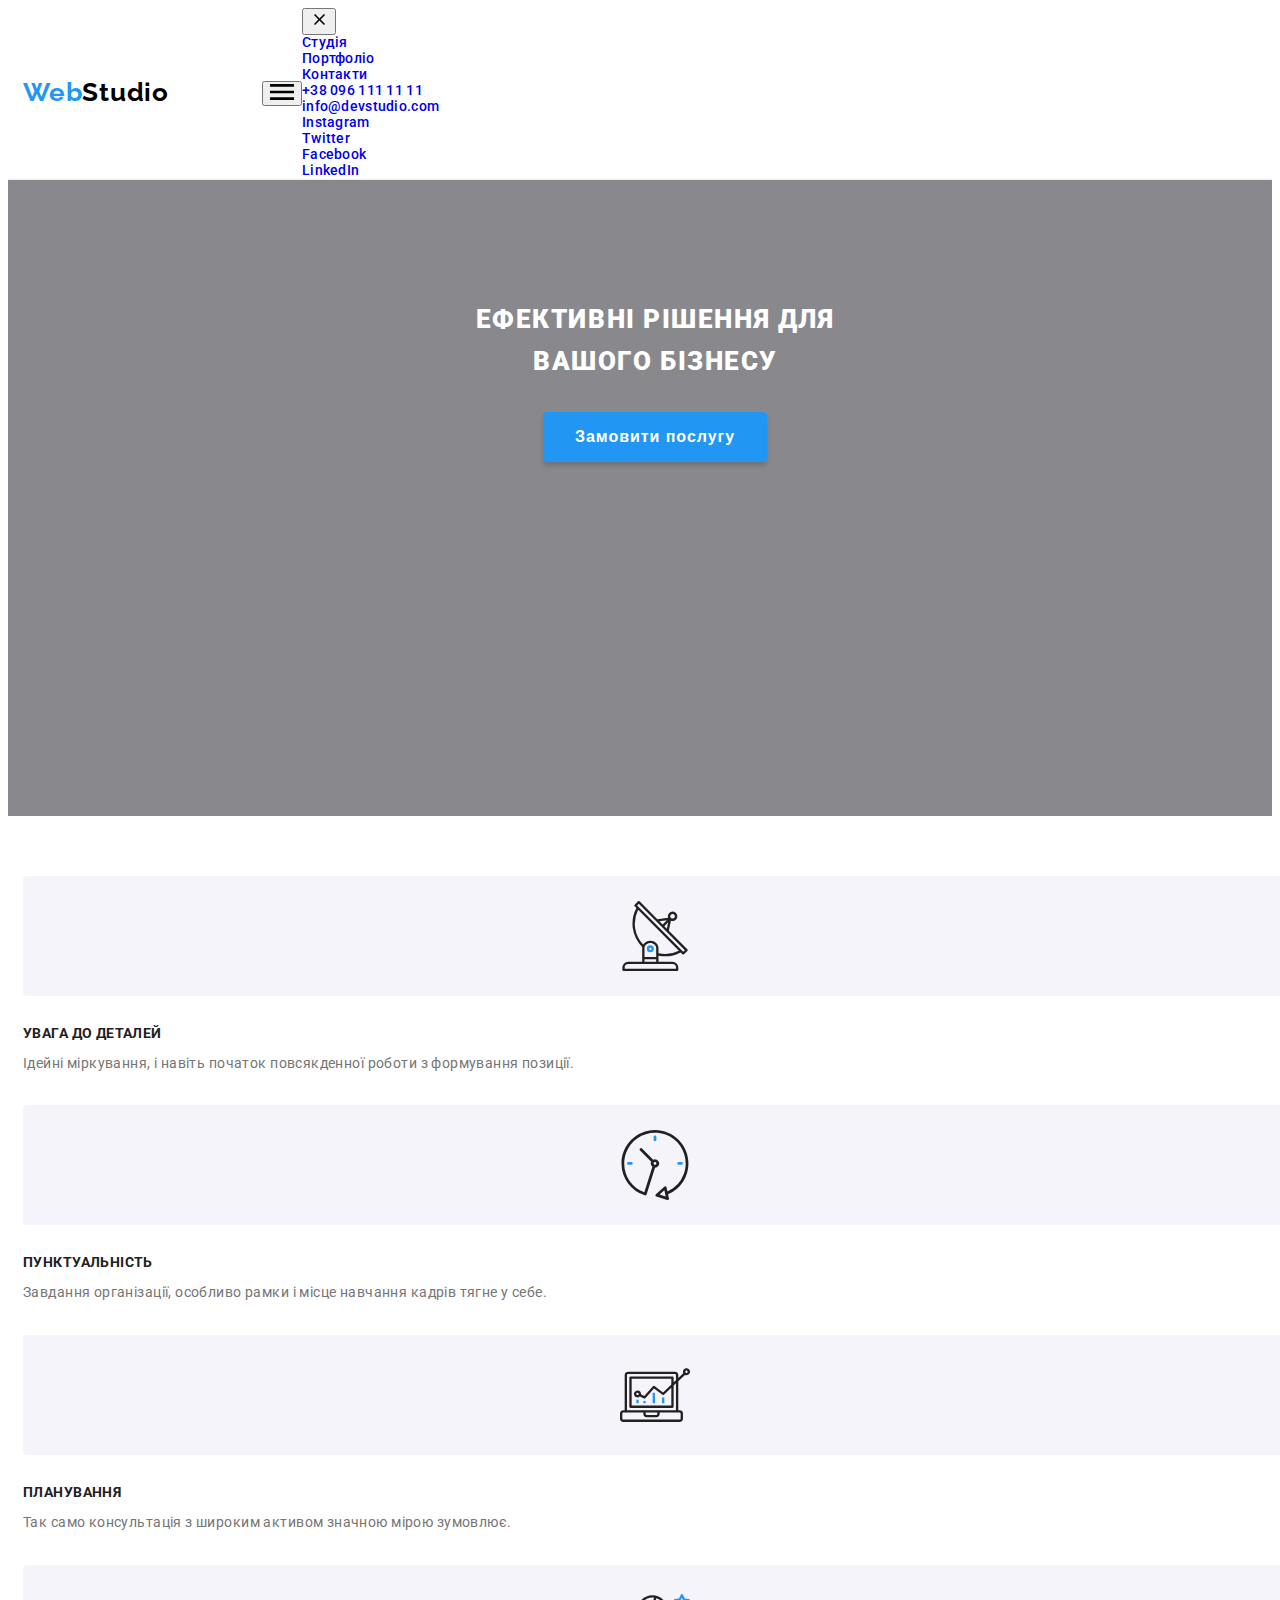
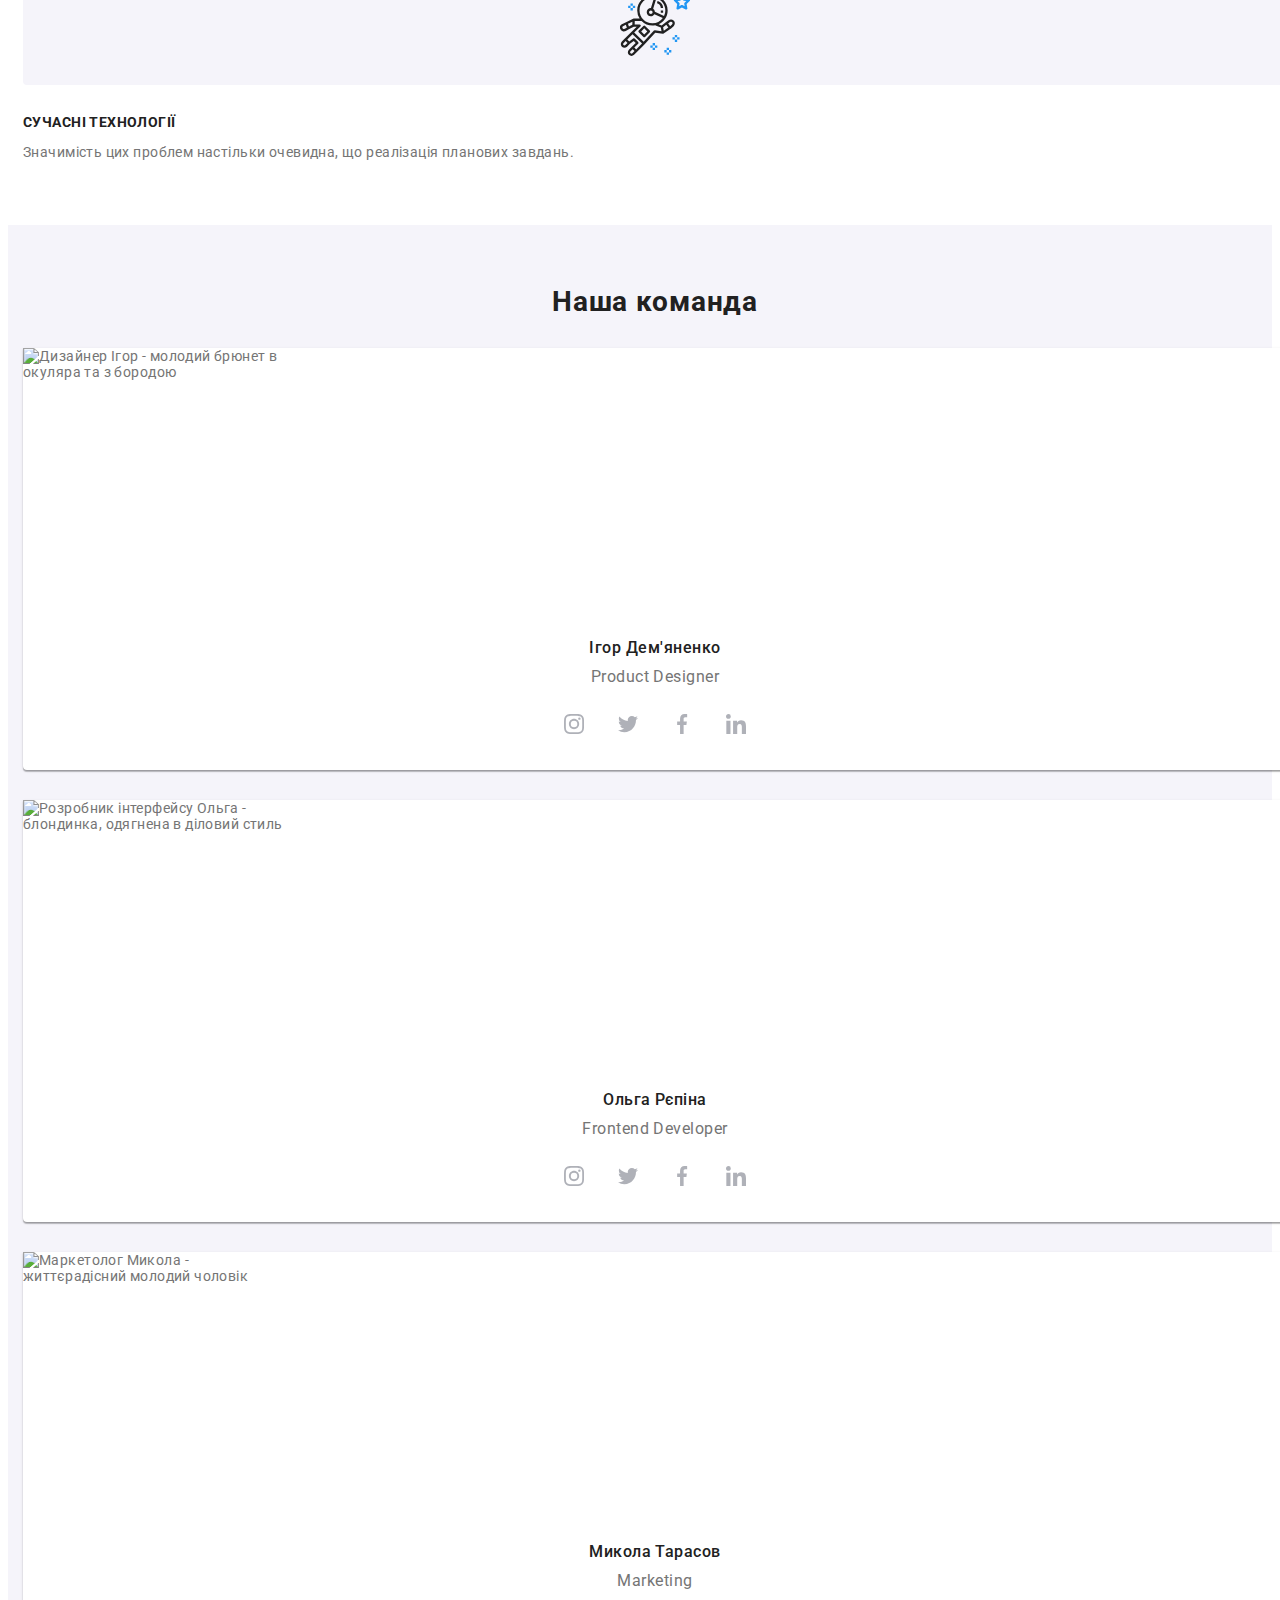
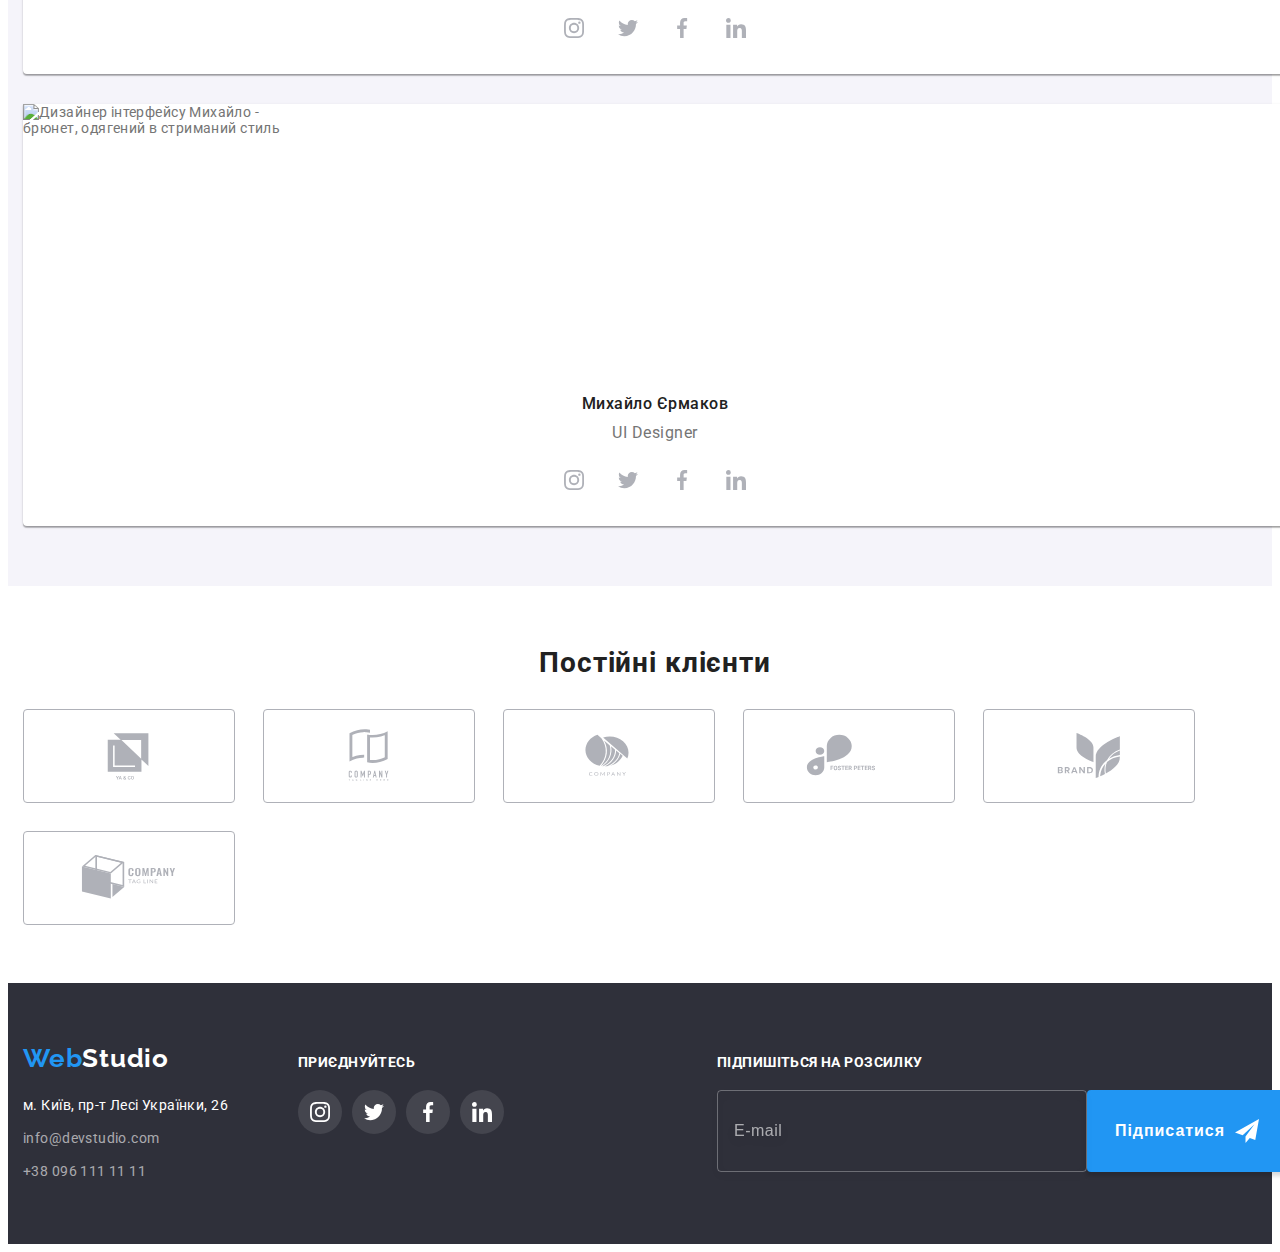
==== index.html @ 6a26a369 "mobile-menu-html" ====
<!DOCTYPE html>
<html lang="uk">
  <head>
    <meta charset="utf-8" />
    <meta http-equiv="x-ua-compatible" content="ie=edge" />
    <meta name="viewport" content="width=device-width, initial-scale=1" />
    <title>Студія</title>
    <link
      rel="stylesheet"
      href="https://cdnjs.cloudflare.com/ajax/libs/modern-normalize/1.1.0/modern-normalize.min.css"
      integrity="sha512-wpPYUAdjBVSE4KJnH1VR1HeZfpl1ub8YT/NKx4PuQ5NmX2tKuGu6U/JRp5y+Y8XG2tV+wKQpNHVUX03MfMFn9Q=="
      crossorigin="anonymous"
      referrerpolicy="no-referrer"
    />
    <link rel="preconnect" href="https://fonts.googleapis.com" />
    <link rel="preconnect" href="https://fonts.gstatic.com" crossorigin />
    <link
      href="https://fonts.googleapis.com/css2?family=Raleway:wght@700&family=Roboto:wght@400;500;700;900&display=swap"
      rel="stylesheet"
    />
    <link rel="stylesheet" href="./css/main.min.css" />
  </head>

  <body>
    <header class="header">
      <div class="container header__container">
        <a href="./index.html" lang="en" class="logo header__logo link"
          >Web<span class="logo--end-black">Studio</span></a
        >
        <button class="menu-toggle js-open-menu" aria-expanded="false" aria-controls="mobile-menu">
          <svg width="24px" height="16px">
            <use href="./images/symbol-defs.svg#icon-menu-burger"></use>
          </svg>
        </button>
        <div class="menu header__menu">
          <nav class="menu__navigation navigation">
            <ul class="navigation__list">
              <li>
                <a
                  class="navigation__list-link link navigation__list-link--current"
                  href="./index.html"
                  >Студія</a
                >
              </li>
              <li><a class="navigation__list-link link" href="./portfolio.html">Портфоліо</a></li>
              <li><a class="navigation__list-link link" href="#">Контакти</a></li>
            </ul>
          </nav>
          <ul class="menu__contacts">
            <li>
              <a class="menu__contacts-link link" href="mailto:info@devstudio.com">
                <svg class="menu__contacts-icon" width="16" height="12">
                  <use href="./images/symbol-defs.svg#icon-envelope"></use>
                </svg>
                info@devstudio.com</a
              >
            </li>
            <li>
              <a class="menu__contacts-link link" href="tel:+380961111111">
                <svg class="menu__contacts-icon" width="10" height="16">
                  <use href="./images/symbol-defs.svg#icon-smartphone"></use>
                </svg>
                +38 096 111 11 11</a
              >
            </li>
          </ul>
        </div>

        <div class="mobile-menu">
          <button class="menu-toggle js-close-menu">
            <svg width="18px" height="18px">
              <use href="./images/symbol-defs.svg#close-icon"></use>
            </svg>
          </button>
          <div class="mobile-menu-container">
            <nav class="mobile-menu__navigation mobile-navigation">
              <ul class="mobile-navigation__list">
                <li>
                  <a class="mobile-navigation__list-link link" href="./index.html">Студія</a>
                </li>
                <li>
                  <a class="mobile-navigation__list-link link" href="./portfolio.html">Портфоліо</a>
                </li>
                <li><a class="mobile-navigation__list-link link" href="#">Контакти</a></li>
              </ul>
            </nav>
            <ul class="mobile-menu__contacts">
              <li>
                <a class="mobile-menu__contacts-link link" href="tel:+380961111111">
                  +38 096 111 11 11</a
                >
              </li>
              <li>
                <a class="mobile-menu__contacts-link link" href="mailto:info@devstudio.com">
                  info@devstudio.com</a
                >
              </li>
            </ul>
            <ul class="mobile-menu__socials">
              <li class="mobile-menu__socials-item">
                <a
                  class="mobile-menu__socials-link link"
                  href="#"
                  target="_blank"
                  rel="noopener noreferrer nofollow"
                  >Instagram
                </a>
              </li>
              <li class="mobile-menu__socials-item">
                <a
                  class="mobile-menu__socials-link link"
                  href="#"
                  target="_blank"
                  rel="noopener noreferrer nofollow"
                  >Twitter
                </a>
              </li>
              <li class="mobile-menu__socials-item">
                <a
                  class="mobile-menu__socials-link link"
                  href="#"
                  target="_blank"
                  rel="noopener noreferrer nofollow"
                  >Facebook
                </a>
              </li>
              <li class="mobile-menu__socials-item">
                <a
                  class="mobile-menu__socials-link link"
                  href="#"
                  target="_blank"
                  rel="noopener noreferrer nofollow"
                  >LinkedIn
                </a>
              </li>
            </ul>
          </div>
        </div>
      </div>
    </header>

    <main>
      <section class="section hero">
        <div class="container">
          <h1 class="hero__title">Ефективні рішення для вашого бізнесу</h1>
          <button data-modal-open class="button hero__btn" type="button">Замовити послугу</button>
        </div>
      </section>

      <section class="benefits section">
        <div class="container">
          <h2 class="visually-hidden">Наші переваги</h2>
          <ul class="benefits__list">
            <li class="benefits__item">
              <div class="benefits__item-icon-wrap">
                <svg width="70" height="70">
                  <use href="./images/symbol-defs.svg#icon-antenna"></use>
                </svg>
              </div>
              <h3 class="benefits__item-title">УВАГА ДО ДЕТАЛЕЙ</h3>
              <p class="benefits__item-text">
                Ідейні міркування, і навіть початок повсякденної роботи з формування позиції.
              </p>
            </li>
            <li class="benefits__item">
              <div class="benefits__item-icon-wrap">
                <svg width="70" height="70">
                  <use href="./images/symbol-defs.svg#icon-clock"></use>
                </svg>
              </div>
              <h3 class="benefits__item-title">ПУНКТУАЛЬНІСТЬ</h3>
              <p class="benefits__item-text">
                Завдання організації, особливо рамки і місце навчання кадрів тягне у себе.
              </p>
            </li>
            <li class="benefits__item">
              <div class="benefits__item-icon-wrap">
                <svg width="70" height="70">
                  <use href="./images/symbol-defs.svg#icon-diagram"></use>
                </svg>
              </div>
              <h3 class="benefits__item-title">ПЛАНУВАННЯ</h3>
              <p class="benefits__item-text">
                Так само консультація з широким активом значною мірою зумовлює.
              </p>
            </li>
            <li class="benefits__item">
              <div class="benefits__item-icon-wrap">
                <svg width="70" height="70">
                  <use href="./images/symbol-defs.svg#icon-astronaut"></use>
                </svg>
              </div>
              <h3 class="benefits__item-title">СУЧАСНІ ТЕХНОЛОГІЇ</h3>
              <p class="benefits__item-text">
                Значимість цих проблем настільки очевидна, що реалізація планових завдань.
              </p>
            </li>
          </ul>
        </div>
      </section>

      <section class="examples section">
        <div class="container">
          <h2 class="examples__title">Чим ми займаємося</h2>
          <ul class="examples__list">
            <li class="examples__item">
              <img
                class="examples__item-img"
                src="./images/what-do-we-do1.jpg"
                width="370"
                height="294"
                alt="Приклад робочого процесу №1"
              />
              <p class="examples__item-description">Десктопні додатки</p>
            </li>
            <li class="examples__item">
              <img
                class="examples__item-img"
                src="./images/what-do-we-do2.jpg"
                width="370"
                height="294"
                alt="Приклад робочого процесу №2"
              />
              <p class="examples__item-description">Мобільні додатки</p>
            </li>
            <li class="examples__item">
              <img
                class="examples__item-img"
                src="./images/what-do-we-do3.jpg"
                width="370"
                height="294"
                alt="Приклад робочого процесу №3"
              />
              <p class="examples__item-description">Дизайнерські рішення</p>
            </li>
          </ul>
        </div>
      </section>

      <section class="team section">
        <div class="container">
          <h2 class="team__title">Наша команда</h2>
          <ul class="team__list">
            <li class="team__list-item team-member">
              <img
                class="team-member__img"
                src="./images/ihor-demyanenko.jpg"
                width="270"
                height="260"
                alt="Дизайнер Ігор - молодий брюнет в окуляра та з бородою"
              />
              <div class="team-member__content">
                <h3 class="team-member__title">Ігор Дем'яненко</h3>
                <p class="team-member__text" lang="en">Product Designer</p>
                <ul class="team-member__socials socials">
                  <li class="socials__item">
                    <a
                      class="socials__item-link link"
                      href="#"
                      target="_blank"
                      rel="noopener noreferrer nofollow"
                    >
                      <svg class="socials__item-icon" width="20" height="20">
                        <use href="./images/symbol-defs.svg#icon-instagram"></use>
                      </svg>
                    </a>
                  </li>
                  <li class="socials__item">
                    <a
                      class="socials__item-link link"
                      href="#"
                      target="_blank"
                      rel="noopener noreferrer nofollow"
                    >
                      <svg class="socials__item-icon" width="20" height="20">
                        <use href="./images/symbol-defs.svg#icon-twitter"></use>
                      </svg>
                    </a>
                  </li>
                  <li class="socials__item">
                    <a
                      class="socials__item-link link"
                      href="#"
                      target="_blank"
                      rel="noopener noreferrer nofollow"
                    >
                      <svg class="socials__item-icon" width="20" height="20">
                        <use href="./images/symbol-defs.svg#icon-facebook"></use>
                      </svg>
                    </a>
                  </li>
                  <li class="socials__item">
                    <a
                      class="socials__item-link link"
                      href="#"
                      target="_blank"
                      rel="noopener noreferrer nofollow"
                    >
                      <svg class="socials__item-icon" width="20" height="20">
                        <use href="./images/symbol-defs.svg#icon-linkedin"></use>
                      </svg>
                    </a>
                  </li>
                </ul>
              </div>
            </li>
            <li class="team__list-item team-member">
              <img
                class="team-member__img"
                src="./images/olga-repina.jpg"
                width="270"
                height="260"
                alt="Розробник інтерфейсу Ольга - блондинка, одягнена в діловий стиль"
              />
              <div class="team-member__content">
                <h3 class="team-member__title">Ольга Рєпіна</h3>
                <p class="team-member__text" lang="en">Frontend Developer</p>
                <ul class="team-member__socials socials">
                  <li class="socials__item">
                    <a
                      class="socials__item-link link"
                      href="#"
                      target="_blank"
                      rel="noopener noreferrer nofollow"
                    >
                      <svg class="socials__item-icon" width="20" height="20">
                        <use href="./images/symbol-defs.svg#icon-instagram"></use>
                      </svg>
                    </a>
                  </li>
                  <li class="socials__item">
                    <a
                      class="socials__item-link link"
                      href="#"
                      target="_blank"
                      rel="noopener noreferrer nofollow"
                    >
                      <svg class="socials__item-icon" width="20" height="20">
                        <use href="./images/symbol-defs.svg#icon-twitter"></use>
                      </svg>
                    </a>
                  </li>
                  <li class="socials__item">
                    <a
                      class="socials__item-link link"
                      href="#"
                      target="_blank"
                      rel="noopener noreferrer nofollow"
                    >
                      <svg class="socials__item-icon" width="20" height="20">
                        <use href="./images/symbol-defs.svg#icon-facebook"></use>
                      </svg>
                    </a>
                  </li>
                  <li class="socials__item">
                    <a
                      class="socials__item-link link"
                      href="#"
                      target="_blank"
                      rel="noopener noreferrer nofollow"
                    >
                      <svg class="socials__item-icon" width="20" height="20">
                        <use href="./images/symbol-defs.svg#icon-linkedin"></use>
                      </svg>
                    </a>
                  </li>
                </ul>
              </div>
            </li>
            <li class="team__list-item team-member">
              <img
                class="team-member__img"
                src="./images/mykola-tarasov.jpg"
                width="270"
                height="260"
                alt="Маркетолог Микола - життєрадісний молодий чоловік"
              />
              <div class="team-member__content">
                <h3 class="team-member__title">Микола Тарасов</h3>
                <p class="team-member__text" lang="en">Marketing</p>
                <ul class="team-member__socials socials">
                  <li class="socials__item">
                    <a
                      class="socials__item-link link"
                      href="#"
                      target="_blank"
                      rel="noopener noreferrer nofollow"
                    >
                      <svg class="socials__item-icon" width="20" height="20">
                        <use href="./images/symbol-defs.svg#icon-instagram"></use>
                      </svg>
                    </a>
                  </li>
                  <li class="socials__item">
                    <a
                      class="socials__item-link link"
                      href="#"
                      target="_blank"
                      rel="noopener noreferrer nofollow"
                    >
                      <svg class="socials__item-icon" width="20" height="20">
                        <use href="./images/symbol-defs.svg#icon-twitter"></use>
                      </svg>
                    </a>
                  </li>
                  <li class="socials__item">
                    <a
                      class="socials__item-link link"
                      href="#"
                      target="_blank"
                      rel="noopener noreferrer nofollow"
                    >
                      <svg class="socials__item-icon" width="20" height="20">
                        <use href="./images/symbol-defs.svg#icon-facebook"></use>
                      </svg>
                    </a>
                  </li>
                  <li class="socials__item">
                    <a
                      class="socials__item-link link"
                      href="#"
                      target="_blank"
                      rel="noopener noreferrer nofollow"
                    >
                      <svg class="socials__item-icon" width="20" height="20">
                        <use href="./images/symbol-defs.svg#icon-linkedin"></use>
                      </svg>
                    </a>
                  </li>
                </ul>
              </div>
            </li>
            <li class="team__list-item team-member">
              <img
                class="team-member__img"
                src="./images/mykhailo-yermakov.jpg"
                width="270"
                height="260"
                alt="Дизайнер інтерфейсу Михайло - брюнет, одягений в стриманий стиль"
              />
              <div class="team-member__content">
                <h3 class="team-member__title">Михайло Єрмаков</h3>
                <p class="team-member__text" lang="en">UI Designer</p>
                <ul class="team-member__socials socials">
                  <li class="socials__item">
                    <a
                      class="socials__item-link link"
                      href="#"
                      target="_blank"
                      rel="noopener noreferrer nofollow"
                    >
                      <svg class="socials__item-icon" width="20" height="20">
                        <use href="./images/symbol-defs.svg#icon-instagram"></use>
                      </svg>
                    </a>
                  </li>
                  <li class="socials__item">
                    <a
                      class="socials__item-link link"
                      href="#"
                      target="_blank"
                      rel="noopener noreferrer nofollow"
                    >
                      <svg class="socials__item-icon" width="20" height="20">
                        <use href="./images/symbol-defs.svg#icon-twitter"></use>
                      </svg>
                    </a>
                  </li>
                  <li class="socials__item">
                    <a
                      class="socials__item-link link"
                      href="#"
                      target="_blank"
                      rel="noopener noreferrer nofollow"
                    >
                      <svg class="socials__item-icon" width="20" height="20">
                        <use href="./images/symbol-defs.svg#icon-facebook"></use>
                      </svg>
                    </a>
                  </li>
                  <li class="socials__item">
                    <a
                      class="socials__item-link link"
                      href="#"
                      target="_blank"
                      rel="noopener noreferrer nofollow"
                    >
                      <svg class="socials__item-icon" width="20" height="20">
                        <use href="./images/symbol-defs.svg#icon-linkedin"></use>
                      </svg>
                    </a>
                  </li>
                </ul>
              </div>
            </li>
          </ul>
        </div>
      </section>

      <section class="clients section">
        <div class="container">
          <h2 class="clients__title">Постійні клієнти</h2>
          <ul class="clients__list">
            <li class="clients__item">
              <a
                class="clients__item-link"
                href="#"
                target="_blank"
                rel="noopener noreferrer nofollow"
              >
                <svg class="clients__item-icon" width="106" height="60">
                  <use href="./images/symbol-defs.svg#icon-client1"></use>
                </svg>
              </a>
            </li>
            <li class="clients__item">
              <a
                class="clients__item-link"
                href="#"
                target="_blank"
                rel="noopener noreferrer nofollow"
              >
                <svg class="clients__item-icon" width="106" height="60">
                  <use href="./images/symbol-defs.svg#icon-client2"></use>
                </svg>
              </a>
            </li>
            <li class="clients__item">
              <a
                class="clients__item-link"
                href="#"
                target="_blank"
                rel="noopener noreferrer nofollow"
              >
                <svg class="clients__item-icon" width="106" height="60">
                  <use href="./images/symbol-defs.svg#icon-client3"></use>
                </svg>
              </a>
            </li>
            <li class="clients__item">
              <a
                class="clients__item-link"
                href="#"
                target="_blank"
                rel="noopener noreferrer nofollow"
              >
                <svg class="clients__item-icon" width="106" height="60">
                  <use href="./images/symbol-defs.svg#icon-client4"></use>
                </svg>
              </a>
            </li>
            <li class="clients__item">
              <a
                class="clients__item-link"
                href="#"
                target="_blank"
                rel="noopener noreferrer nofollow"
              >
                <svg class="clients__item-icon" width="106" height="60">
                  <use href="./images/symbol-defs.svg#icon-client5"></use>
                </svg>
              </a>
            </li>
            <li class="clients__item">
              <a
                class="clients__item-link"
                href="#"
                target="_blank"
                rel="noopener noreferrer nofollow"
              >
                <svg class="clients__item-icon" width="106" height="60">
                  <use href="./images/symbol-defs.svg#icon-client6"></use>
                </svg>
              </a>
            </li>
          </ul>
        </div>
      </section>
    </main>

    <footer class="footer">
      <div class="container footer__container">
        <div class="footer__contacts">
          <a href="./index.html" lang="en" class="logo footer__logo link"
            >Web<span class="logo--end-white">Studio</span></a
          >
          <address class="footer__address add">
            <ul class="add__list">
              <li class="add__list-item">
                <a
                  class="add__list-map link"
                  href="https://goo.gl/maps/znrV5zkPQKS67RJL6"
                  target="_blank"
                  rel="noopener noreferrer"
                  >м. Київ, пр-т Лесі Українки, 26</a
                >
              </li>
              <li class="add__list-item">
                <a class="add__list-link link" href="mailto:info@devstudio.com"
                  >info@devstudio.com</a
                >
              </li>
              <li class="add__list-item">
                <a class="add__list-link link" href="tel:+380961111111">+38 096 111 11 11</a>
              </li>
            </ul>
          </address>
        </div>
        <div class="footer__join join">
          <b class="join__title">приєднуйтесь</b>
          <ul class="join__socials socials">
            <li class="socials__item">
              <a
                class="socials__item-link link socials__item-link--bg-gray-col-white"
                href="#"
                target="_blank"
                rel="noopener noreferrer nofollow"
              >
                <svg class="socials__item-icon" width="20" height="20">
                  <use href="./images/symbol-defs.svg#icon-instagram"></use>
                </svg>
              </a>
            </li>
            <li class="socials__item">
              <a
                class="socials__item-link link socials__item-link--bg-gray-col-white"
                href="#"
                target="_blank"
                rel="noopener noreferrer nofollow"
              >
                <svg class="socials__item-icon" width="20" height="20">
                  <use href="./images/symbol-defs.svg#icon-twitter"></use>
                </svg>
              </a>
            </li>
            <li class="socials__item">
              <a
                class="socials__item-link link socials__item-link--bg-gray-col-white"
                href="#"
                target="_blank"
                rel="noopener noreferrer nofollow"
              >
                <svg class="socials__item-icon" width="20" height="20">
                  <use href="./images/symbol-defs.svg#icon-facebook"></use>
                </svg>
              </a>
            </li>
            <li class="socials__item">
              <a
                class="socials__item-link link socials__item-link--bg-gray-col-white"
                href="#"
                target="_blank"
                rel="noopener noreferrer nofollow"
              >
                <svg class="socials__item-icon" width="20" height="20">
                  <use href="./images/symbol-defs.svg#icon-linkedin"></use>
                </svg>
              </a>
            </li>
          </ul>
        </div>
        <div class="footer__subscription subscription">
          <b class="subscription__title">Підпишіться на розсилку</b>
          <form class="subscription__form">
            <input
              type="email"
              name="email"
              class="subscription__form-input"
              placeholder="E-mail"
              required
            />
            <button type="submit" class="subscription__form-btn button">
              Підписатися
              <svg class="subscription__form-btn-icon" width="24" height="24">
                <use href="./images/symbol-defs.svg#icon-send"></use>
              </svg>
            </button>
          </form>
        </div>
      </div>
    </footer>
    <!-- <div class="backdrop is-hidden" data-modal>
      <div class="modal">
        <button data-modal-close type="button" class="modal__close-btn close-btn">
          <svg class="close-btn__icon" width="30" height="30">
            <use href="./images/symbol-defs.svg#close-icon"></use>
          </svg>
        </button>
        <b class="modal__title">Залиште свої дані, ми вам передзвонимо</b>
        <form class="modal__form modal-form">
          <div class="modal-form__field">
            <label for="name" class="modal-form__contact-label">Ім'я</label>
            <div class="modal-form__input-wrap">
              <input
                type="text"
                name="name"
                id="name"
                class="modal-form__input modal-form__input--left-padding"
                placeholder=" "
                required
              />
              <svg class="modal-form__icon" width="18" height="18">
                <use href="./images/symbol-defs.svg#icon-person-form"></use>
              </svg>
            </div>
          </div>
          <div class="modal-form__field">
            <label for="tel" class="modal-form__contact-label">Телефон</label>
            <div class="modal-form__input-wrap">
              <input
                type="tel"
                name="tel"
                id="tel"
                class="modal-form__input modal-form__input--left-padding"
                placeholder=" "
                required
              />
              <svg class="modal-form__icon" width="18" height="18">
                <use href="./images/symbol-defs.svg#icon-phone-form"></use>
              </svg>
            </div>
          </div>
          <div class="modal-form__field">
            <label for="mail" class="modal-form__contact-label">Пошта</label>
            <div class="modal-form__input-wrap">
              <input
                type="email"
                name="mail"
                id="mail"
                class="modal-form__input modal-form__input--left-padding"
                placeholder=" "
              />
              <svg class="modal-form__icon" width="18" height="18">
                <use href="./images/symbol-defs.svg#icon-email-form"></use>
              </svg>
            </div>
          </div>
          <div class="modal-form__field">
            <label for="comment" class="modal-form__contact-label">Коментар</label>
            <textarea
              name="comment"
              id="comment"
              class="modal-form__comment modal-form__input"
              placeholder="Введіть текст"
            ></textarea>
          </div>
          <div class="modal-form__policy policy">
            <label class="policy__label">
              <input type="checkbox" class="policy__checkbox visually-hidden" name="policy" />
              <svg class="policy__checkbox-icon" width="16" height="15">
                <use href="./images/symbol-defs.svg#icon-check"></use>
              </svg>
              Погоджуюся з розсилкою та приймаю
              <a
                class="policy__link link"
                href="#"
                target="_blank"
                rel="noopener noreferrer nofollow"
                >Умови договору</a
              >
            </label>
          </div>
          <button type="submit" class="modal-form__btn button">Відправити</button>
        </form>
      </div>
    </div> -->

    <script src="./js/modal.js"></script>
    <script
      defer
      src="https://cdnjs.cloudflare.com/ajax/libs/body-scroll-lock/3.1.5/bodyScrollLock.min.js"
      integrity="sha512-HowizSDbQl7UPEAsPnvJHlQsnBmU2YMrv7KkTBulTLEGz9chfBoWYyZJL+MUO6p/yBuuMO/8jI7O29YRZ2uBlA=="
      crossorigin="anonymous"
    ></script>
    <script defer src="js/mobile-menu.js"></script>
  </body>
</html>
---- css/main.min.css ----
:root{--primary-background-color: #ffffff;--secondary-background-color: #f5f4fa;--primary-text-color: #757575;--title-text-color: #212121;--title-text-bright-color: #ffffff;--logo-color: #2196f3;--logo--end-black: #000000;--logo--end-white: #ffffff;--active-link-color: #2196f3;--nav-link-color: #212121;--contact-link-color: #757575;--main-btn-color: #2196f3;--main-btn-text: #ffffff;--secondary-btn-color: #f5f4fa;--secondary-btn-text: #212121}body{font-family:"Roboto",-apple-system,BlinkMacSystemFont,avenir next,avenir,segoe ui,helvetica neue,helvetica,Cantarell,Ubuntu,roboto,noto,arial,sans-serif;background-color:var(--primary-background-color);color:var(--primary-text-color);font-size:14px;letter-spacing:.03em}.visually-hidden{position:absolute;width:1px;height:1px;margin:-1px;border:0;padding:0;white-space:nowrap;-webkit-clip-path:inset(100%);clip-path:inset(100%);clip:rect(0 0 0 0);overflow:hidden}.link{text-decoration:none}.section{padding-top:60px;padding-bottom:60px}.container{margin:0 auto;width:100%;padding-left:15px;padding-right:15px}.button{display:block;border:none;border-radius:4px;cursor:pointer}.is-hidden{opacity:0;pointer-events:none;visibility:hidden}h1,h2,h3,h4,h5,h6,p{margin:0}ul{list-style:none;margin:0;padding:0}img{display:block;max-width:100%;height:auto}input:-webkit-autofill{-webkit-box-shadow:inset 0 0 0 50px #fff;-webkit-text-fill-color:#000}.logo{display:block;font-family:"Raleway",-apple-system,BlinkMacSystemFont,avenir next,avenir,segoe ui,helvetica neue,helvetica,Cantarell,Ubuntu,roboto,noto,arial,sans-serif;font-weight:700;font-size:26px;line-height:1.19;letter-spacing:.03em;color:var(--logo-color)}.header__logo{margin-right:93px;padding-top:24px;padding-bottom:25px}.logo--end-black{color:var(--logo--end-black)}.logo--end-white{color:var(--logo--end-white)}.header{font-weight:500;letter-spacing:.02em;line-height:1.14;border-bottom:1px solid #ececec}.header__container{display:flex;align-items:center}.menu{display:none}@media screen and (max-width: 480px){.menu{display:none}}.menu__navigation{margin-right:auto}.navigation__list{display:flex;gap:50px}.navigation__list-link,.menu__contacts-link{display:flex;padding:32px 0;transition:color 250ms cubic-bezier(0.4, 0, 0.2, 1)}.navigation__list-link:hover,.menu__contacts-link:hover{color:var(--active-link-color)}.navigation__list-link:focus,.menu__contacts-link:focus{color:var(--active-link-color)}.navigation__list-link{position:relative;color:var(--nav-link-color)}.navigation__list-link--current{color:var(--active-link-color)}.navigation__list-link--current:after{content:"";position:absolute;bottom:-1px;left:0;width:100%;height:4px;background:#2196f3;border-radius:2px}.menu__contacts{display:flex;gap:50px}.menu__contacts-link{gap:10px;align-items:center;color:var(--contact-link-color)}.menu__contacts-icon{fill:currentColor}.hero{padding:118px 0;margin:0 auto;width:100%;height:400px;background-color:#c4c4c4;background-image:linear-gradient(rgba(47, 48, 58, 0.4), rgba(47, 48, 58, 0.4)),url(../images/hero-img.jpg);background-repeat:no-repeat;background-position:center}.hero__title{margin:0 auto 30px auto;width:360px;text-align:center;font-weight:900;font-size:26px;line-height:1.6153846154;text-transform:uppercase;color:var(--title-text-bright-color);letter-spacing:.06em}.hero__btn{margin:0 auto;padding:10px 32px;display:flex;font-weight:700;font-size:16px;line-height:1.88;letter-spacing:.06em;box-shadow:0px 4px 4px rgba(0,0,0,.15);background:var(--main-btn-color);color:var(--main-btn-text);transition:background-color 250ms cubic-bezier(0.4, 0, 0.2, 1)}.hero__btn:hover{background-color:#188ce8}.hero__btn:focus{background-color:#188ce8}.benefits__list{display:flex;flex-wrap:wrap;gap:30px}.benefits__item{width:100%}.benefits__item-icon-wrap{display:flex;align-items:center;justify-content:center;width:100%;height:120px;margin-bottom:30px;background-color:#f5f4fa;border-radius:4px}.benefits__item-title{margin-bottom:10px;font-size:inherit;line-height:1.14;text-transform:uppercase;color:var(--title-text-color)}@media screen and (max-width: 480px){.benefits__item-title{text-align:center}}.benefits__item-text{line-height:1.71;color:var(--primary-text-color)}.examples{display:none;padding-top:0}.examples__title{margin-bottom:50px;font-size:36px;line-height:1.17;text-align:center;letter-spacing:.03em;color:var(--title-text-color)}.examples__list{display:flex;gap:30px}.examples__item{position:relative;flex-basis:calc((100% - 60px)/3)}.examples__item-description{position:absolute;bottom:0;left:0;right:0;height:70px;padding:27px 0;background:rgba(47,48,58,.8);font-weight:700;font-size:14px;line-height:1.1428571429;text-align:center;letter-spacing:.03em;text-transform:uppercase;color:var(--title-text-bright-color)}.team{background:var(--secondary-background-color)}.team__title{margin-bottom:30px;font-size:28px;line-height:1.1785714286;text-align:center;letter-spacing:.03em;color:var(--title-text-color)}.team__list{display:flex;flex-wrap:wrap;gap:30px;background:inherit}.team__list-item{width:100%}.team-member{border:none;border-radius:0px 0px 4px 4px;background:var(--primary-background-color);box-shadow:0px 1px 3px rgba(0,0,0,.12),0px 1px 1px rgba(0,0,0,.14),0px 2px 1px rgba(0,0,0,.2)}.team-member__content{padding-top:30px;padding-bottom:24px}.team-member__title{margin-bottom:10px;font-weight:500;font-size:16px;line-height:1.19;text-align:center;letter-spacing:.03em;color:var(--title-text-color)}.team-member__text{margin-bottom:16px;font-size:16px;line-height:1.19;text-align:center;letter-spacing:.03em;color:var(--primary-text-color)}.socials{display:flex;justify-content:center;gap:10px}.socials__item{width:44px;height:44px}.socials__item-link{display:flex;width:100%;height:100%;align-items:center;justify-content:center;border-radius:50%;color:#afb1b8;transition:background-color 250ms cubic-bezier(0.4, 0, 0.2, 1),color 250ms cubic-bezier(0.4, 0, 0.2, 1)}.socials__item-link:hover{background-color:#2196f3;color:#fff}.socials__item-link:focus{background-color:#2196f3;color:#fff}.socials__item-icon{fill:currentColor}.clients__title{margin-bottom:30px;font-size:28px;line-height:1.1785714286;text-align:center;letter-spacing:.03em;color:#212121}.clients__list{display:flex;flex-wrap:wrap;gap:30px}.clients__item{flex-basis:calc((100% - 30px)/2);max-width:210px;height:92px}.clients__item-link{display:flex;align-items:center;justify-content:center;width:100%;height:100%;border:1px solid #afb1b8;border-radius:4px;color:#afb1b8;transition:color 250ms cubic-bezier(0.4, 0, 0.2, 1),border-color 250ms cubic-bezier(0.4, 0, 0.2, 1)}.clients__item-link:hover{color:#2196f3;border-color:#2196f3}.clients__item-link:focus{color:#2196f3;border-color:#2196f3}.clients__item-icon{fill:currentColor}.portfolio__category-list{margin-bottom:50px}.category-list{display:flex;gap:8px;justify-content:center}.category-list__btn{min-width:73px;padding:6px 22px;background:var(--secondary-btn-color);font-weight:500;font-size:16px;line-height:1.62;text-align:center;letter-spacing:.03em;color:var(--secondary-btn-text);transition:background-color 250ms cubic-bezier(0.4, 0, 0.2, 1),color 250ms cubic-bezier(0.4, 0, 0.2, 1),box-shadow 250ms cubic-bezier(0.4, 0, 0.2, 1)}.category-list__btn:hover{background-color:var(--main-btn-color);color:var(--main-btn-text);box-shadow:0px 3px 1px rgba(0,0,0,.1),0px 1px 2px rgba(0,0,0,.08),0px 2px 2px rgba(0,0,0,.12)}.category-list__btn:focus{background-color:var(--main-btn-color);color:var(--main-btn-text);box-shadow:0px 3px 1px rgba(0,0,0,.1),0px 1px 2px rgba(0,0,0,.08),0px 2px 2px rgba(0,0,0,.12)}.category-list__btn--current{background-color:var(--main-btn-color);color:var(--main-btn-text);box-shadow:0px 3px 1px rgba(0,0,0,.1),0px 1px 2px rgba(0,0,0,.08),0px 2px 2px rgba(0,0,0,.12)}.portfolio-list{display:flex;flex-wrap:wrap;gap:30px}.portfolio-list__item{flex-basis:calc((100% - 60px)/3)}.portfolio-list__item-link{display:block;transition:box-shadow 250ms cubic-bezier(0.4, 0, 0.2, 1)}.portfolio-list__item-link:hover{box-shadow:0px 1px 1px rgba(0,0,0,.12),0px 4px 4px rgba(0,0,0,.06),1px 4px 6px rgba(0,0,0,.16)}.portfolio-list__item-link:focus{box-shadow:0px 1px 1px rgba(0,0,0,.12),0px 4px 4px rgba(0,0,0,.06),1px 4px 6px rgba(0,0,0,.16)}.portfolio-list__item-content{padding:20px 24px;border:1px solid #eee;border-top:0}.portfolio-list__item-title{margin-bottom:4px;font-size:18px;line-height:2;letter-spacing:.06em;color:var(--title-text-color)}.portfolio-item-text,.portfolio-list__item-text{font-size:16px;line-height:1.88;letter-spacing:.03em;color:var(--primary-text-color)}.portfolio-list__item-img-wrap{position:relative;overflow:hidden}.portfolio-list__item-overlay{position:absolute;top:0;left:0;width:100%;height:100%;padding:63px 24px;font-size:18px;line-height:1.56;letter-spacing:.03em;color:var(--title-text-bright-color);background:rgba(33,150,243,.9);transform:translateY(100%);opacity:0;transition:transform 250ms cubic-bezier(0.4, 0, 0.2, 1),opacity 250ms cubic-bezier(0.4, 0, 0.2, 1)}.portfolio-list__item-link:hover .portfolio-list__item-overlay{transform:translateY(0%);opacity:1}.portfolio-list__item-link:focus .portfolio-list__item-overlay{transform:translateY(0%);opacity:1}.backdrop{position:fixed;top:0;left:0;width:100%;height:100%;background:rgba(0,0,0,.2);opacity:1;transition:opacity 250ms cubic-bezier(0.4, 0, 0.2, 1)}.modal{position:absolute;top:50%;left:50%;transform:translate(-50%, -50%);width:528px;height:581px;visibility:visible;padding:40px;background-color:#fff;box-shadow:0px 1px 3px rgba(0,0,0,.12),0px 1px 1px rgba(0,0,0,.14),0px 2px 1px rgba(0,0,0,.2);border-radius:4px;transition:transform 250ms cubic-bezier(0.4, 0, 0.2, 1),opacity 250ms cubic-bezier(0.4, 0, 0.2, 1)}.backdrop.is-hidden .modal{opacity:0;transform:translate(-50%, -50%) perspective(200px) rotateY(0.5turn)}.modal__close-btn{position:absolute;top:8px;right:8px}.modal__title{display:block;margin-bottom:12px;font-size:20px;line-height:1.15;text-align:center;letter-spacing:.03em;color:var(--title-text-color)}.close-btn{display:flex;align-items:center;justify-content:center;width:30px;height:30px;background:#fff;border:1px solid rgba(0,0,0,.1);border-radius:50%;cursor:pointer}.close-btn__icon{transition:fill 250ms cubic-bezier(0.4, 0, 0.2, 1)}.close-btn:hover .close-btn__icon{fill:#2196f3}.modal-form__field{margin:0 auto 10px auto;position:relative;display:flex;flex-direction:column}.modal-form__field:nth-of-type(4n){margin-bottom:20px}.modal-form__input-wrap{position:relative}.modal-form__contact-label{margin-bottom:4px;font-weight:400;font-size:12px;line-height:1.1666666667;letter-spacing:.01em}.modal-form__input{width:100%;height:40px;max-width:448px;padding:12px 16px;border:1px solid rgba(33,33,33,.2);border-radius:4px;outline:rgba(0,0,0,0);color:#000;transition:border-color 250ms cubic-bezier(0.4, 0, 0.2, 1)}.modal-form__input--left-padding{padding-left:42px}.modal-form__input:hover{border-color:#2196f3}.modal-form__input:focus{border-color:#2196f3}.modal-form__icon{position:absolute;top:50%;left:12px;transform:translateY(-50%);transition:fill 250ms cubic-bezier(0.4, 0, 0.2, 1)}.modal-form__input:hover+.modal-form__icon{fill:#2196f3}.modal-form__input:focus+.modal-form__icon{fill:#2196f3}.modal-form__input:not(:-moz-placeholder-shown)+.modal-form__icon{fill:#2196f3}.modal-form__input:not(:-ms-input-placeholder)+.modal-form__icon{fill:#2196f3}.modal-form__input:not(:placeholder-shown)+.modal-form__icon{fill:#2196f3}.modal-form__comment{resize:none;height:120px}.modal-form__comment::-moz-placeholder{font-weight:400;font-size:12px;line-height:1.1666666667;letter-spacing:.01em;color:rgba(117,117,117,.5)}.modal-form__comment:-ms-input-placeholder{font-weight:400;font-size:12px;line-height:1.1666666667;letter-spacing:.01em;color:rgba(117,117,117,.5)}.modal-form__comment::placeholder{font-weight:400;font-size:12px;line-height:1.1666666667;letter-spacing:.01em;color:rgba(117,117,117,.5)}.modal-form__policy{margin-bottom:30px}.modal-form__btn{display:flex;align-items:center;margin:0 auto;padding:10px 52px;font-weight:700;font-size:16px;line-height:1.88;letter-spacing:.06em;color:var(--main-btn-text);text-align:center;background-color:#2196f3;box-shadow:0px 4px 4px rgba(0,0,0,.15);border-radius:4px;transition:background-color 250ms cubic-bezier(0.4, 0, 0.2, 1)}.modal-form__btn:hover{background-color:#188ce8}.modal-form__btn:focus{background-color:#188ce8}.policy__label{display:flex;gap:7px;align-items:center;justify-content:center;font-size:14px;line-height:1.71;letter-spacing:.03em;color:var(--primary-text-color)}.policy__checkbox-icon{fill:#fff;border:2px solid #212121;border-radius:2px;background-size:contain;transition:border-color 250ms cubic-bezier(0.4, 0, 0.2, 1),background-color 250ms cubic-bezier(0.4, 0, 0.2, 1)}.policy__checkbox:checked+.policy__checkbox-icon{border-color:rgba(0,0,0,0);background-color:#2196f3}.policy__checkbox:focus+.policy__checkbox-icon{outline:2px solid #2196f3}.policy__link{position:relative;color:var(--active-link-color)}.policy__link:after{content:"";position:absolute;bottom:5px;left:0;width:100%;height:1px;background:#2196f3}.footer{padding:60px 0;background:#2f303a}.footer__container{display:flex;flex-wrap:wrap;gap:70px;align-items:baseline}@media screen and (max-width: 480px){.footer__container{justify-content:center}}.footer__logo{margin-bottom:20px}@media screen and (max-width: 480px){.footer__logo{margin-bottom:28px;text-align:center}}@media screen and (max-width: 480px){.footer__address{text-align:center}}.footer__subscription{margin-left:auto}.add{color:rgba(255,255,255,.6);font-style:normal;line-height:1.71}.add__list-item:not(:last-child){margin-bottom:9px}.add__list-item:hover{color:var(--active-link-color)}.add__list-item:focus{color:var(--active-link-color)}.add__list-map{color:#fff;transition:color 250ms cubic-bezier(0.4, 0, 0.2, 1)}.add__list-map:hover{color:var(--active-link-color)}.add__list-map:focus{color:var(--active-link-color)}.add__list-link{color:inherit;transition:color 250ms cubic-bezier(0.4, 0, 0.2, 1)}.join__title{display:block;margin-bottom:20px;line-height:1.1428571429;letter-spacing:.03em;text-transform:uppercase;color:#fff}@media screen and (max-width: 480px){.join__title{text-align:center}}.socials__item-link--bg-gray-col-white{background-color:rgba(255,255,255,.1);color:#fff}.subscription{width:570px;height:86px}.subscription__title{display:block;margin-bottom:20px;line-height:1.1428571429;text-transform:uppercase;color:var(--title-text-bright-color)}@media screen and (max-width: 480px){.subscription__title{text-align:center}}.subscription__form{display:flex}@media screen and (max-width: 480px){.subscription__form{flex-wrap:wrap;justify-content:center}}.subscription__form-input{width:358px;height:50px;padding:15px 16px;background-color:inherit;outline:rgba(0,0,0,0);font-weight:400;font-size:16px;line-height:1.25;letter-spacing:.03em;color:rgba(255,255,255,.6);border:1px solid rgba(255,255,255,.3);filter:drop-shadow(0px 4px 4px rgba(0, 0, 0, 0.15));border-radius:4px;transition:border-color 250ms cubic-bezier(0.4, 0, 0.2, 1)}@media screen and (max-width: 480px){.subscription__form-input{width:100%;margin-bottom:20px}}.subscription__form-input:-webkit-autofill{-webkit-box-shadow:inset 0 0 0 50px #2f303a;-webkit-text-fill-color:rgba(255,255,255,.6)}.subscription__form-input:focus{border-color:#2196f3}.subscription__form-input::-moz-placeholder{font-weight:400;font-size:16px;line-height:1.25;letter-spacing:.03em;align-items:center;color:rgba(255,255,255,.6)}.subscription__form-input:-ms-input-placeholder{font-weight:400;font-size:16px;line-height:1.25;letter-spacing:.03em;align-items:center;color:rgba(255,255,255,.6)}.subscription__form-input::placeholder{font-weight:400;font-size:16px;line-height:1.25;letter-spacing:.03em;align-items:center;color:rgba(255,255,255,.6)}.subscription__form-btn{display:flex;padding:10px 28px;align-items:center;font-weight:700;font-size:16px;line-height:1.88;letter-spacing:.06em;color:var(--main-btn-text);background-color:var(--main-btn-color);box-shadow:0px 4px 4px rgba(0,0,0,.15);transition:background-color 250ms cubic-bezier(0.4, 0, 0.2, 1)}.subscription__form-btn:hover{background-color:#188ce8}.subscription__form-btn:focus{background-color:#188ce8}.subscription__form-btn-icon{margin-left:10px;fill:currentColor}/*# sourceMappingURL=main.min.css.map */
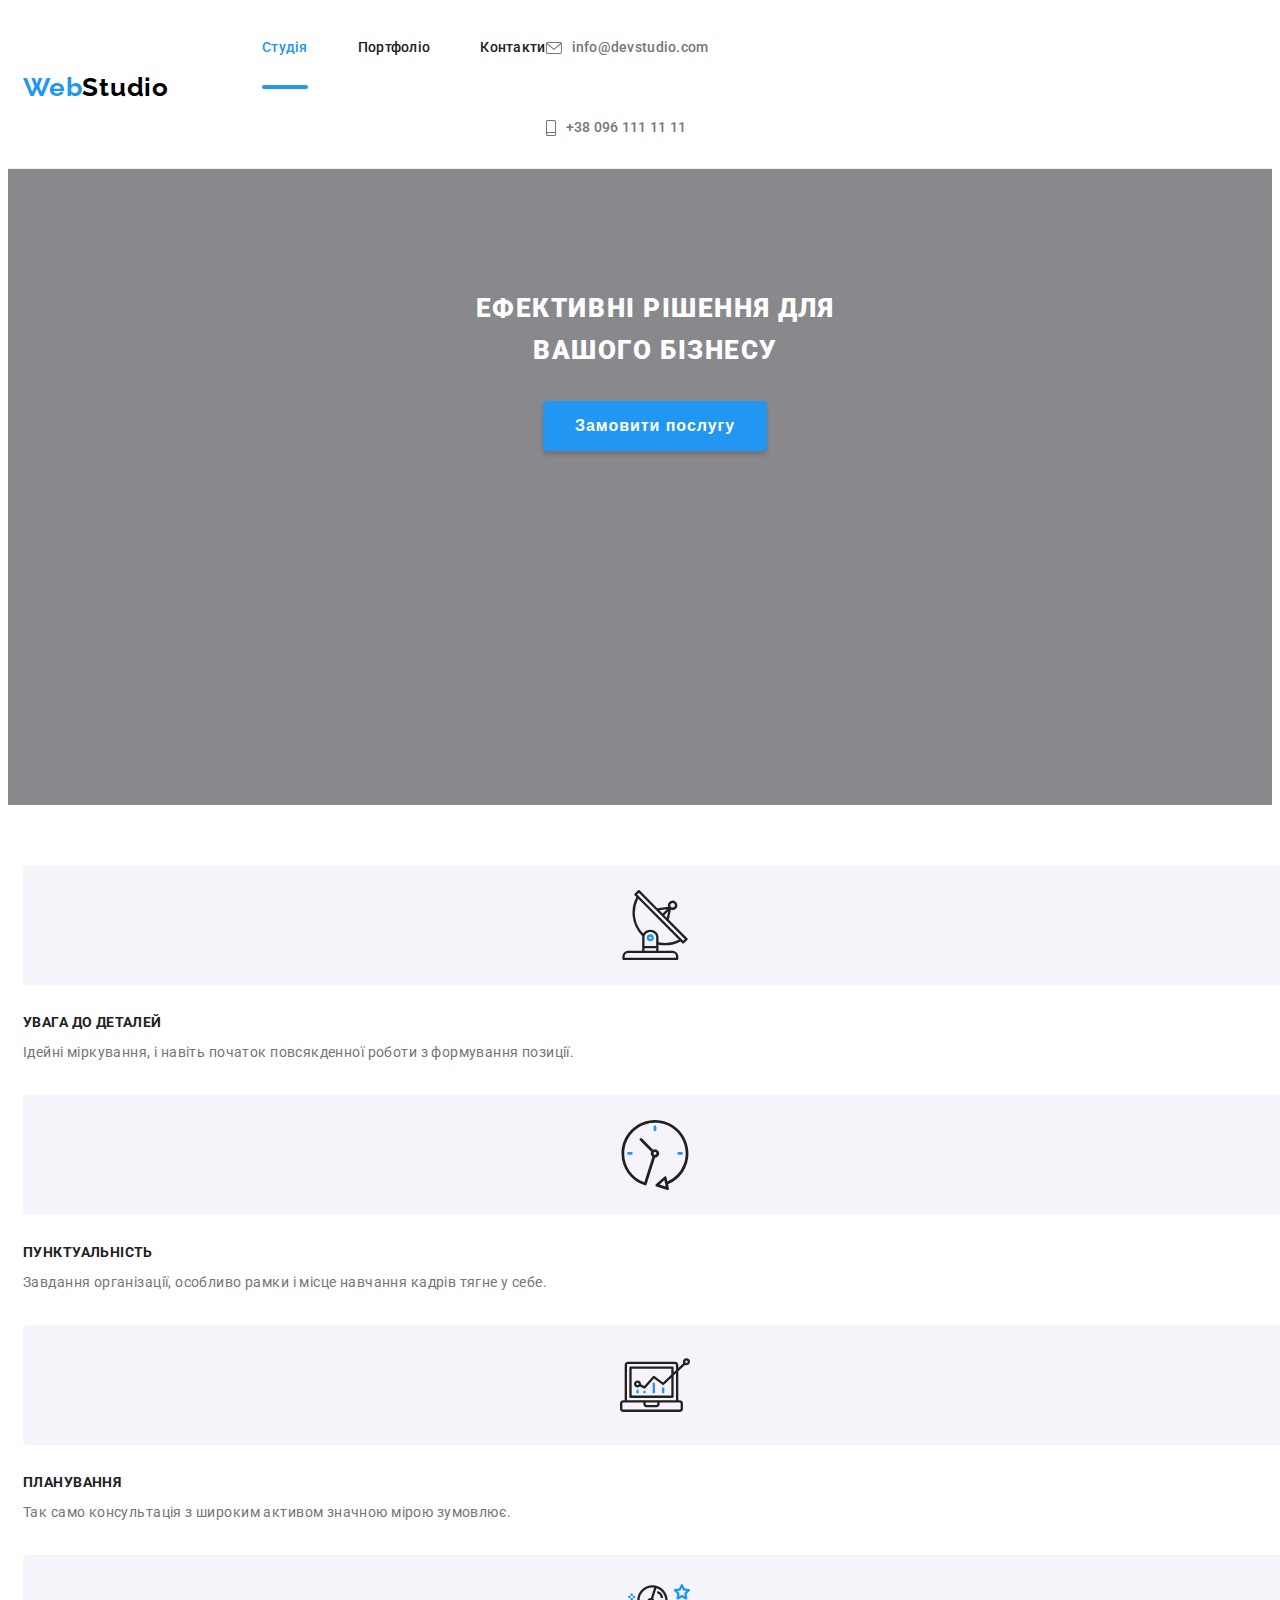
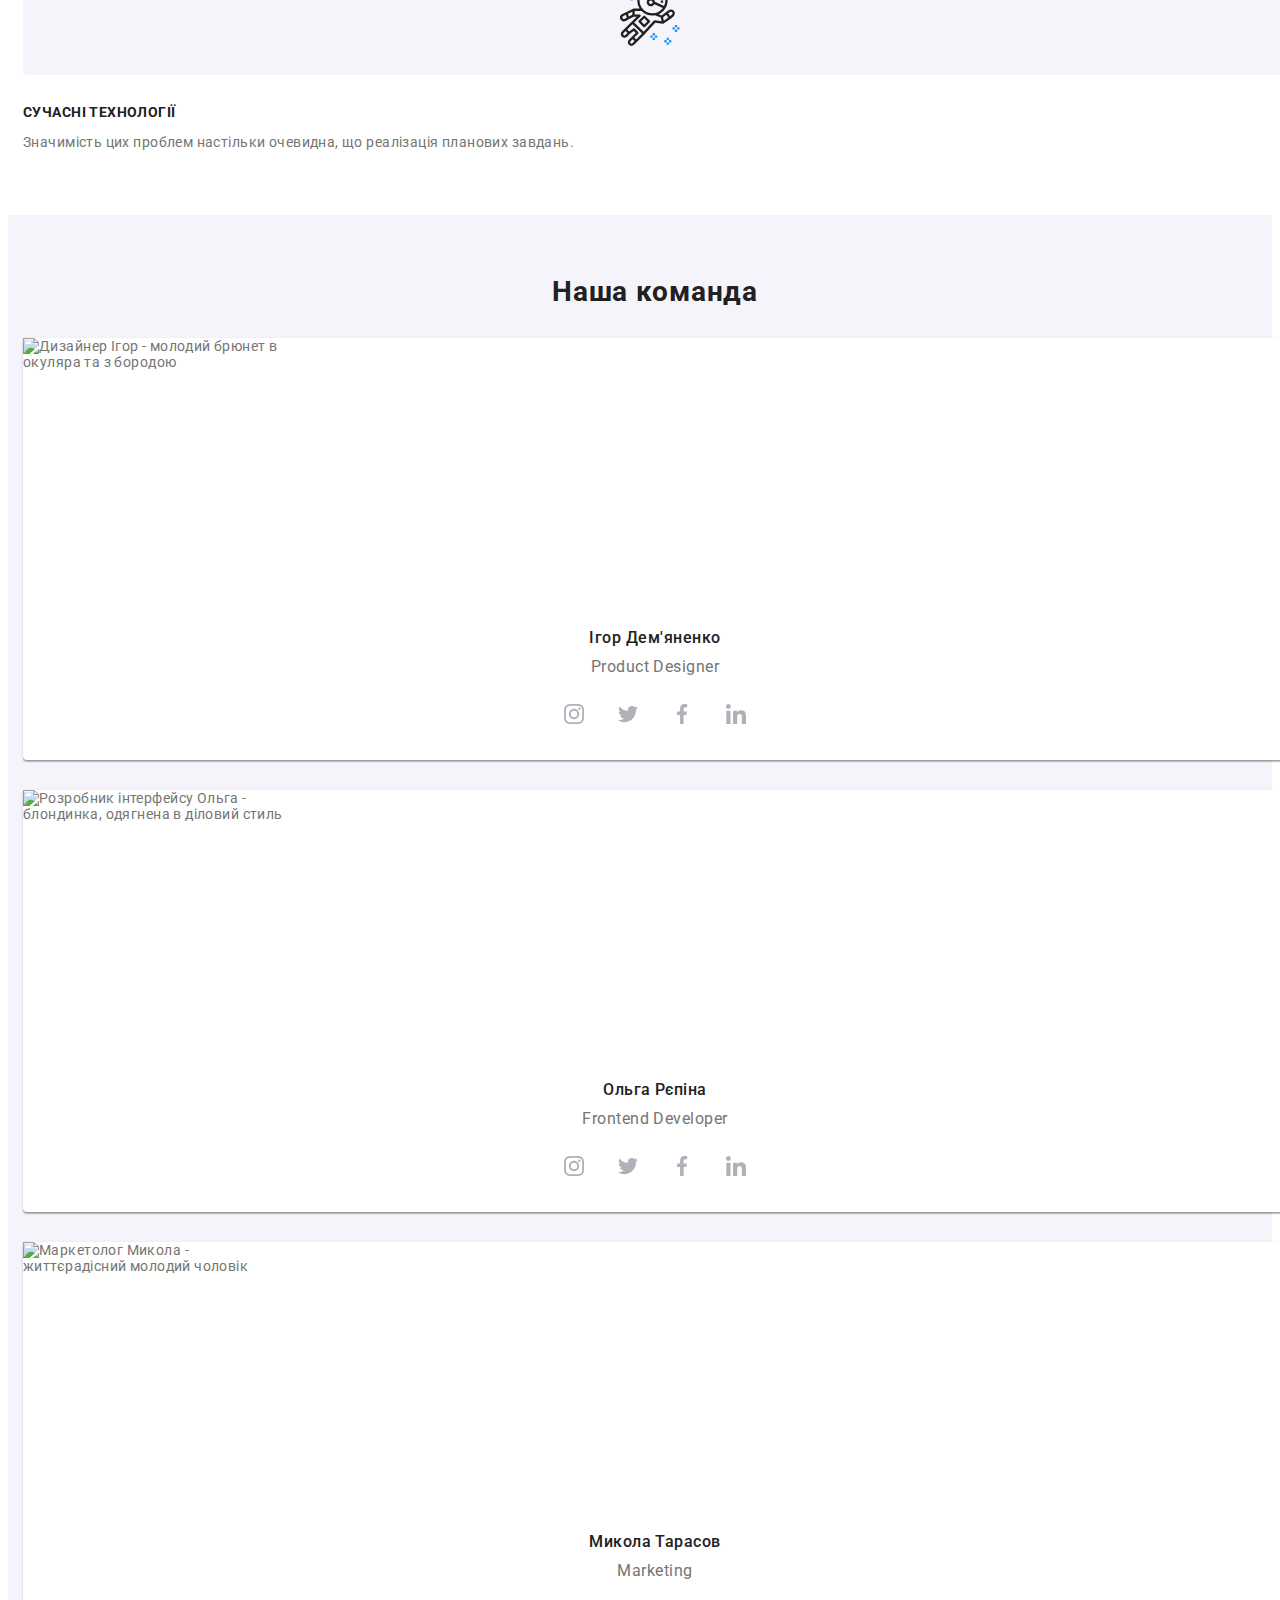
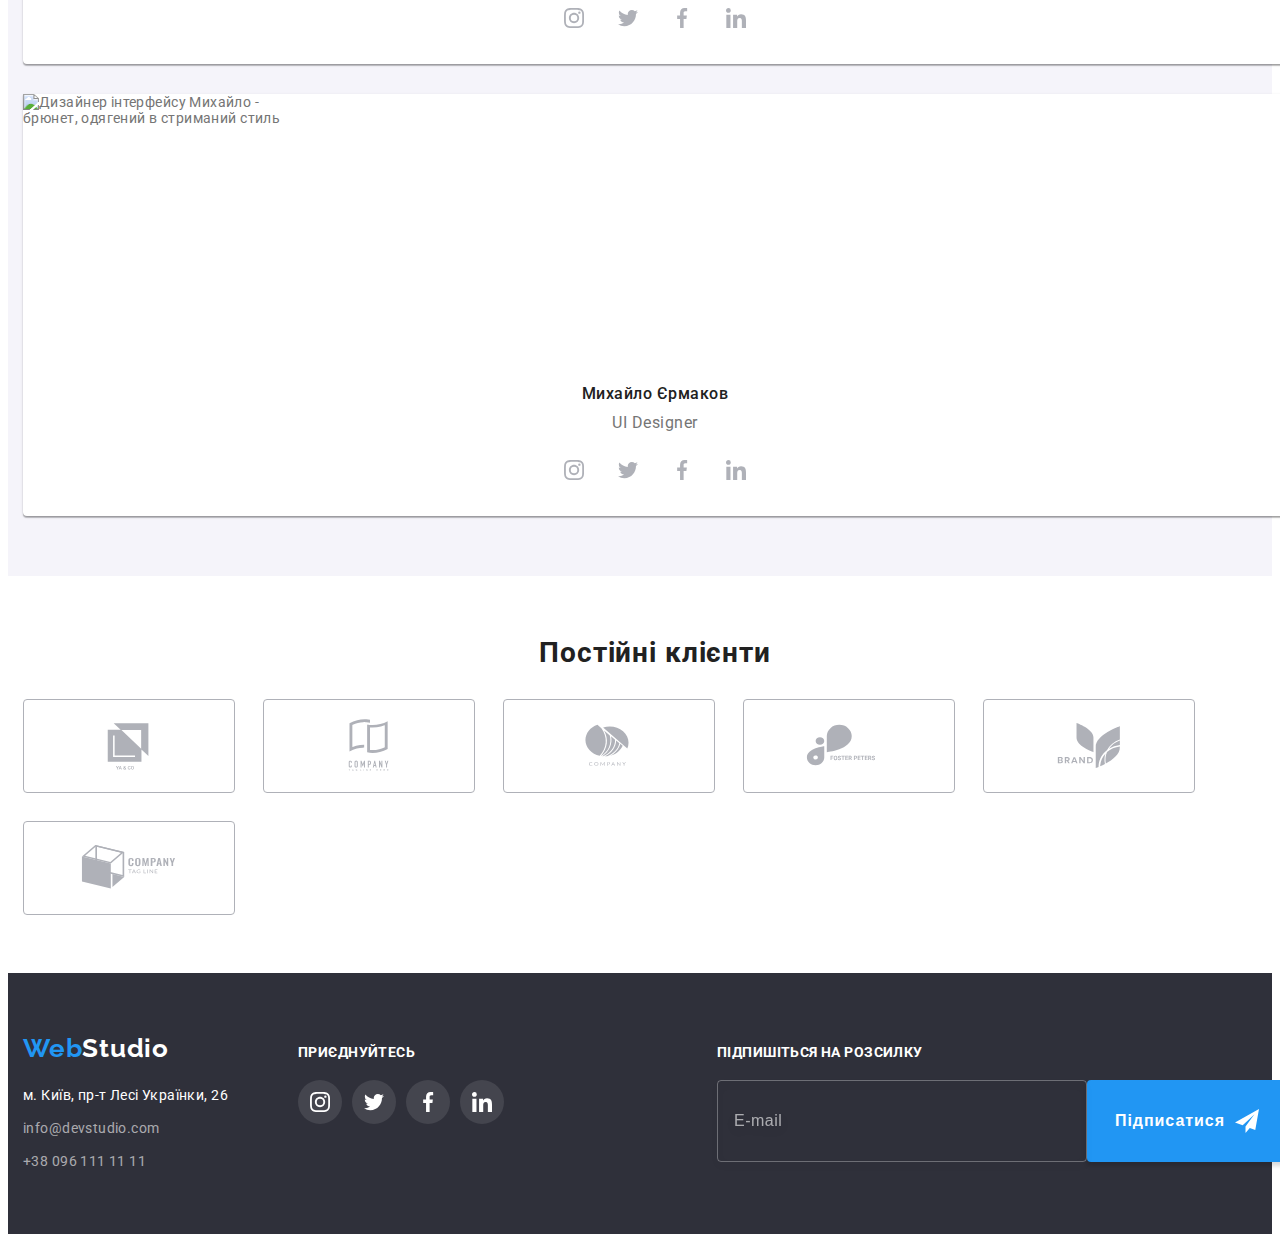
==== commit 8968bbc4: "mobile-menu-is-done" ====
--- a/index.html
+++ b/index.html
@@ -27,7 +27,11 @@
         <a href="./index.html" lang="en" class="logo header__logo link"
           >Web<span class="logo--end-black">Studio</span></a
         >
-        <button class="menu-toggle js-open-menu" aria-expanded="false" aria-controls="mobile-menu">
+        <button
+          class="menu-toggle menu-toggle--open js-open-menu button"
+          aria-expanded="false"
+          aria-controls="mobile-menu"
+        >
           <svg width="24px" height="16px">
             <use href="./images/symbol-defs.svg#icon-menu-burger"></use>
           </svg>
@@ -65,32 +69,34 @@
             </li>
           </ul>
         </div>
-
+      </div>
+
+      <div class="mobile-menu-container js-menu-container" id="mobile-menu">
+        <button class="menu-toggle js-close-menu button">
+          <svg width="18px" height="18px">
+            <use href="./images/symbol-defs.svg#icon-menu-close"></use>
+          </svg>
+        </button>
         <div class="mobile-menu">
-          <button class="menu-toggle js-close-menu">
-            <svg width="18px" height="18px">
-              <use href="./images/symbol-defs.svg#close-icon"></use>
-            </svg>
-          </button>
-          <div class="mobile-menu-container">
-            <nav class="mobile-menu__navigation mobile-navigation">
-              <ul class="mobile-navigation__list">
-                <li>
-                  <a class="mobile-navigation__list-link link" href="./index.html">Студія</a>
-                </li>
-                <li>
-                  <a class="mobile-navigation__list-link link" href="./portfolio.html">Портфоліо</a>
-                </li>
-                <li><a class="mobile-navigation__list-link link" href="#">Контакти</a></li>
-              </ul>
-            </nav>
+          <nav class="mobile-menu__navigation mobile-navigation">
+            <ul class="mobile-navigation__list">
+              <li>
+                <a class="mobile-navigation__list-link link" href="./index.html">Студія</a>
+              </li>
+              <li>
+                <a class="mobile-navigation__list-link link" href="./portfolio.html">Портфоліо</a>
+              </li>
+              <li><a class="mobile-navigation__list-link link" href="#">Контакти</a></li>
+            </ul>
+          </nav>
+          <div class="mobile-menu-bottom">
             <ul class="mobile-menu__contacts">
-              <li>
+              <li class="mobile-menu__contacts-item">
                 <a class="mobile-menu__contacts-link link" href="tel:+380961111111">
                   +38 096 111 11 11</a
                 >
               </li>
-              <li>
+              <li class="mobile-menu__contacts-item">
                 <a class="mobile-menu__contacts-link link" href="mailto:info@devstudio.com">
                   info@devstudio.com</a
                 >
--- a/css/main.min.css
+++ b/css/main.min.css
@@ -1 +1 @@
-:root{--primary-background-color: #ffffff;--secondary-background-color: #f5f4fa;--primary-text-color: #757575;--title-text-color: #212121;--title-text-bright-color: #ffffff;--logo-color: #2196f3;--logo--end-black: #000000;--logo--end-white: #ffffff;--active-link-color: #2196f3;--nav-link-color: #212121;--contact-link-color: #757575;--main-btn-color: #2196f3;--main-btn-text: #ffffff;--secondary-btn-color: #f5f4fa;--secondary-btn-text: #212121}body{font-family:"Roboto",-apple-system,BlinkMacSystemFont,avenir next,avenir,segoe ui,helvetica neue,helvetica,Cantarell,Ubuntu,roboto,noto,arial,sans-serif;background-color:var(--primary-background-color);color:var(--primary-text-color);font-size:14px;letter-spacing:.03em}.visually-hidden{position:absolute;width:1px;height:1px;margin:-1px;border:0;padding:0;white-space:nowrap;-webkit-clip-path:inset(100%);clip-path:inset(100%);clip:rect(0 0 0 0);overflow:hidden}.link{text-decoration:none}.section{padding-top:60px;padding-bottom:60px}.container{margin:0 auto;width:100%;padding-left:15px;padding-right:15px}.button{display:block;border:none;border-radius:4px;cursor:pointer}.is-hidden{opacity:0;pointer-events:none;visibility:hidden}h1,h2,h3,h4,h5,h6,p{margin:0}ul{list-style:none;margin:0;padding:0}img{display:block;max-width:100%;height:auto}input:-webkit-autofill{-webkit-box-shadow:inset 0 0 0 50px #fff;-webkit-text-fill-color:#000}.logo{display:block;font-family:"Raleway",-apple-system,BlinkMacSystemFont,avenir next,avenir,segoe ui,helvetica neue,helvetica,Cantarell,Ubuntu,roboto,noto,arial,sans-serif;font-weight:700;font-size:26px;line-height:1.19;letter-spacing:.03em;color:var(--logo-color)}.header__logo{margin-right:93px;padding-top:24px;padding-bottom:25px}.logo--end-black{color:var(--logo--end-black)}.logo--end-white{color:var(--logo--end-white)}.header{font-weight:500;letter-spacing:.02em;line-height:1.14;border-bottom:1px solid #ececec}.header__container{display:flex;align-items:center}.menu{display:none}@media screen and (max-width: 480px){.menu{display:none}}.menu__navigation{margin-right:auto}.navigation__list{display:flex;gap:50px}.navigation__list-link,.menu__contacts-link{display:flex;padding:32px 0;transition:color 250ms cubic-bezier(0.4, 0, 0.2, 1)}.navigation__list-link:hover,.menu__contacts-link:hover{color:var(--active-link-color)}.navigation__list-link:focus,.menu__contacts-link:focus{color:var(--active-link-color)}.navigation__list-link{position:relative;color:var(--nav-link-color)}.navigation__list-link--current{color:var(--active-link-color)}.navigation__list-link--current:after{content:"";position:absolute;bottom:-1px;left:0;width:100%;height:4px;background:#2196f3;border-radius:2px}.menu__contacts{display:flex;gap:50px}.menu__contacts-link{gap:10px;align-items:center;color:var(--contact-link-color)}.menu__contacts-icon{fill:currentColor}.hero{padding:118px 0;margin:0 auto;width:100%;height:400px;background-color:#c4c4c4;background-image:linear-gradient(rgba(47, 48, 58, 0.4), rgba(47, 48, 58, 0.4)),url(../images/hero-img.jpg);background-repeat:no-repeat;background-position:center}.hero__title{margin:0 auto 30px auto;width:360px;text-align:center;font-weight:900;font-size:26px;line-height:1.6153846154;text-transform:uppercase;color:var(--title-text-bright-color);letter-spacing:.06em}.hero__btn{margin:0 auto;padding:10px 32px;display:flex;font-weight:700;font-size:16px;line-height:1.88;letter-spacing:.06em;box-shadow:0px 4px 4px rgba(0,0,0,.15);background:var(--main-btn-color);color:var(--main-btn-text);transition:background-color 250ms cubic-bezier(0.4, 0, 0.2, 1)}.hero__btn:hover{background-color:#188ce8}.hero__btn:focus{background-color:#188ce8}.benefits__list{display:flex;flex-wrap:wrap;gap:30px}.benefits__item{width:100%}.benefits__item-icon-wrap{display:flex;align-items:center;justify-content:center;width:100%;height:120px;margin-bottom:30px;background-color:#f5f4fa;border-radius:4px}.benefits__item-title{margin-bottom:10px;font-size:inherit;line-height:1.14;text-transform:uppercase;color:var(--title-text-color)}@media screen and (max-width: 480px){.benefits__item-title{text-align:center}}.benefits__item-text{line-height:1.71;color:var(--primary-text-color)}.examples{display:none;padding-top:0}.examples__title{margin-bottom:50px;font-size:36px;line-height:1.17;text-align:center;letter-spacing:.03em;color:var(--title-text-color)}.examples__list{display:flex;gap:30px}.examples__item{position:relative;flex-basis:calc((100% - 60px)/3)}.examples__item-description{position:absolute;bottom:0;left:0;right:0;height:70px;padding:27px 0;background:rgba(47,48,58,.8);font-weight:700;font-size:14px;line-height:1.1428571429;text-align:center;letter-spacing:.03em;text-transform:uppercase;color:var(--title-text-bright-color)}.team{background:var(--secondary-background-color)}.team__title{margin-bottom:30px;font-size:28px;line-height:1.1785714286;text-align:center;letter-spacing:.03em;color:var(--title-text-color)}.team__list{display:flex;flex-wrap:wrap;gap:30px;background:inherit}.team__list-item{width:100%}.team-member{border:none;border-radius:0px 0px 4px 4px;background:var(--primary-background-color);box-shadow:0px 1px 3px rgba(0,0,0,.12),0px 1px 1px rgba(0,0,0,.14),0px 2px 1px rgba(0,0,0,.2)}.team-member__content{padding-top:30px;padding-bottom:24px}.team-member__title{margin-bottom:10px;font-weight:500;font-size:16px;line-height:1.19;text-align:center;letter-spacing:.03em;color:var(--title-text-color)}.team-member__text{margin-bottom:16px;font-size:16px;line-height:1.19;text-align:center;letter-spacing:.03em;color:var(--primary-text-color)}.socials{display:flex;justify-content:center;gap:10px}.socials__item{width:44px;height:44px}.socials__item-link{display:flex;width:100%;height:100%;align-items:center;justify-content:center;border-radius:50%;color:#afb1b8;transition:background-color 250ms cubic-bezier(0.4, 0, 0.2, 1),color 250ms cubic-bezier(0.4, 0, 0.2, 1)}.socials__item-link:hover{background-color:#2196f3;color:#fff}.socials__item-link:focus{background-color:#2196f3;color:#fff}.socials__item-icon{fill:currentColor}.clients__title{margin-bottom:30px;font-size:28px;line-height:1.1785714286;text-align:center;letter-spacing:.03em;color:#212121}.clients__list{display:flex;flex-wrap:wrap;gap:30px}.clients__item{flex-basis:calc((100% - 30px)/2);max-width:210px;height:92px}.clients__item-link{display:flex;align-items:center;justify-content:center;width:100%;height:100%;border:1px solid #afb1b8;border-radius:4px;color:#afb1b8;transition:color 250ms cubic-bezier(0.4, 0, 0.2, 1),border-color 250ms cubic-bezier(0.4, 0, 0.2, 1)}.clients__item-link:hover{color:#2196f3;border-color:#2196f3}.clients__item-link:focus{color:#2196f3;border-color:#2196f3}.clients__item-icon{fill:currentColor}.portfolio__category-list{margin-bottom:50px}.category-list{display:flex;gap:8px;justify-content:center}.category-list__btn{min-width:73px;padding:6px 22px;background:var(--secondary-btn-color);font-weight:500;font-size:16px;line-height:1.62;text-align:center;letter-spacing:.03em;color:var(--secondary-btn-text);transition:background-color 250ms cubic-bezier(0.4, 0, 0.2, 1),color 250ms cubic-bezier(0.4, 0, 0.2, 1),box-shadow 250ms cubic-bezier(0.4, 0, 0.2, 1)}.category-list__btn:hover{background-color:var(--main-btn-color);color:var(--main-btn-text);box-shadow:0px 3px 1px rgba(0,0,0,.1),0px 1px 2px rgba(0,0,0,.08),0px 2px 2px rgba(0,0,0,.12)}.category-list__btn:focus{background-color:var(--main-btn-color);color:var(--main-btn-text);box-shadow:0px 3px 1px rgba(0,0,0,.1),0px 1px 2px rgba(0,0,0,.08),0px 2px 2px rgba(0,0,0,.12)}.category-list__btn--current{background-color:var(--main-btn-color);color:var(--main-btn-text);box-shadow:0px 3px 1px rgba(0,0,0,.1),0px 1px 2px rgba(0,0,0,.08),0px 2px 2px rgba(0,0,0,.12)}.portfolio-list{display:flex;flex-wrap:wrap;gap:30px}.portfolio-list__item{flex-basis:calc((100% - 60px)/3)}.portfolio-list__item-link{display:block;transition:box-shadow 250ms cubic-bezier(0.4, 0, 0.2, 1)}.portfolio-list__item-link:hover{box-shadow:0px 1px 1px rgba(0,0,0,.12),0px 4px 4px rgba(0,0,0,.06),1px 4px 6px rgba(0,0,0,.16)}.portfolio-list__item-link:focus{box-shadow:0px 1px 1px rgba(0,0,0,.12),0px 4px 4px rgba(0,0,0,.06),1px 4px 6px rgba(0,0,0,.16)}.portfolio-list__item-content{padding:20px 24px;border:1px solid #eee;border-top:0}.portfolio-list__item-title{margin-bottom:4px;font-size:18px;line-height:2;letter-spacing:.06em;color:var(--title-text-color)}.portfolio-item-text,.portfolio-list__item-text{font-size:16px;line-height:1.88;letter-spacing:.03em;color:var(--primary-text-color)}.portfolio-list__item-img-wrap{position:relative;overflow:hidden}.portfolio-list__item-overlay{position:absolute;top:0;left:0;width:100%;height:100%;padding:63px 24px;font-size:18px;line-height:1.56;letter-spacing:.03em;color:var(--title-text-bright-color);background:rgba(33,150,243,.9);transform:translateY(100%);opacity:0;transition:transform 250ms cubic-bezier(0.4, 0, 0.2, 1),opacity 250ms cubic-bezier(0.4, 0, 0.2, 1)}.portfolio-list__item-link:hover .portfolio-list__item-overlay{transform:translateY(0%);opacity:1}.portfolio-list__item-link:focus .portfolio-list__item-overlay{transform:translateY(0%);opacity:1}.backdrop{position:fixed;top:0;left:0;width:100%;height:100%;background:rgba(0,0,0,.2);opacity:1;transition:opacity 250ms cubic-bezier(0.4, 0, 0.2, 1)}.modal{position:absolute;top:50%;left:50%;transform:translate(-50%, -50%);width:528px;height:581px;visibility:visible;padding:40px;background-color:#fff;box-shadow:0px 1px 3px rgba(0,0,0,.12),0px 1px 1px rgba(0,0,0,.14),0px 2px 1px rgba(0,0,0,.2);border-radius:4px;transition:transform 250ms cubic-bezier(0.4, 0, 0.2, 1),opacity 250ms cubic-bezier(0.4, 0, 0.2, 1)}.backdrop.is-hidden .modal{opacity:0;transform:translate(-50%, -50%) perspective(200px) rotateY(0.5turn)}.modal__close-btn{position:absolute;top:8px;right:8px}.modal__title{display:block;margin-bottom:12px;font-size:20px;line-height:1.15;text-align:center;letter-spacing:.03em;color:var(--title-text-color)}.close-btn{display:flex;align-items:center;justify-content:center;width:30px;height:30px;background:#fff;border:1px solid rgba(0,0,0,.1);border-radius:50%;cursor:pointer}.close-btn__icon{transition:fill 250ms cubic-bezier(0.4, 0, 0.2, 1)}.close-btn:hover .close-btn__icon{fill:#2196f3}.modal-form__field{margin:0 auto 10px auto;position:relative;display:flex;flex-direction:column}.modal-form__field:nth-of-type(4n){margin-bottom:20px}.modal-form__input-wrap{position:relative}.modal-form__contact-label{margin-bottom:4px;font-weight:400;font-size:12px;line-height:1.1666666667;letter-spacing:.01em}.modal-form__input{width:100%;height:40px;max-width:448px;padding:12px 16px;border:1px solid rgba(33,33,33,.2);border-radius:4px;outline:rgba(0,0,0,0);color:#000;transition:border-color 250ms cubic-bezier(0.4, 0, 0.2, 1)}.modal-form__input--left-padding{padding-left:42px}.modal-form__input:hover{border-color:#2196f3}.modal-form__input:focus{border-color:#2196f3}.modal-form__icon{position:absolute;top:50%;left:12px;transform:translateY(-50%);transition:fill 250ms cubic-bezier(0.4, 0, 0.2, 1)}.modal-form__input:hover+.modal-form__icon{fill:#2196f3}.modal-form__input:focus+.modal-form__icon{fill:#2196f3}.modal-form__input:not(:-moz-placeholder-shown)+.modal-form__icon{fill:#2196f3}.modal-form__input:not(:-ms-input-placeholder)+.modal-form__icon{fill:#2196f3}.modal-form__input:not(:placeholder-shown)+.modal-form__icon{fill:#2196f3}.modal-form__comment{resize:none;height:120px}.modal-form__comment::-moz-placeholder{font-weight:400;font-size:12px;line-height:1.1666666667;letter-spacing:.01em;color:rgba(117,117,117,.5)}.modal-form__comment:-ms-input-placeholder{font-weight:400;font-size:12px;line-height:1.1666666667;letter-spacing:.01em;color:rgba(117,117,117,.5)}.modal-form__comment::placeholder{font-weight:400;font-size:12px;line-height:1.1666666667;letter-spacing:.01em;color:rgba(117,117,117,.5)}.modal-form__policy{margin-bottom:30px}.modal-form__btn{display:flex;align-items:center;margin:0 auto;padding:10px 52px;font-weight:700;font-size:16px;line-height:1.88;letter-spacing:.06em;color:var(--main-btn-text);text-align:center;background-color:#2196f3;box-shadow:0px 4px 4px rgba(0,0,0,.15);border-radius:4px;transition:background-color 250ms cubic-bezier(0.4, 0, 0.2, 1)}.modal-form__btn:hover{background-color:#188ce8}.modal-form__btn:focus{background-color:#188ce8}.policy__label{display:flex;gap:7px;align-items:center;justify-content:center;font-size:14px;line-height:1.71;letter-spacing:.03em;color:var(--primary-text-color)}.policy__checkbox-icon{fill:#fff;border:2px solid #212121;border-radius:2px;background-size:contain;transition:border-color 250ms cubic-bezier(0.4, 0, 0.2, 1),background-color 250ms cubic-bezier(0.4, 0, 0.2, 1)}.policy__checkbox:checked+.policy__checkbox-icon{border-color:rgba(0,0,0,0);background-color:#2196f3}.policy__checkbox:focus+.policy__checkbox-icon{outline:2px solid #2196f3}.policy__link{position:relative;color:var(--active-link-color)}.policy__link:after{content:"";position:absolute;bottom:5px;left:0;width:100%;height:1px;background:#2196f3}.footer{padding:60px 0;background:#2f303a}.footer__container{display:flex;flex-wrap:wrap;gap:70px;align-items:baseline}@media screen and (max-width: 480px){.footer__container{justify-content:center}}.footer__logo{margin-bottom:20px}@media screen and (max-width: 480px){.footer__logo{margin-bottom:28px;text-align:center}}@media screen and (max-width: 480px){.footer__address{text-align:center}}.footer__subscription{margin-left:auto}.add{color:rgba(255,255,255,.6);font-style:normal;line-height:1.71}.add__list-item:not(:last-child){margin-bottom:9px}.add__list-item:hover{color:var(--active-link-color)}.add__list-item:focus{color:var(--active-link-color)}.add__list-map{color:#fff;transition:color 250ms cubic-bezier(0.4, 0, 0.2, 1)}.add__list-map:hover{color:var(--active-link-color)}.add__list-map:focus{color:var(--active-link-color)}.add__list-link{color:inherit;transition:color 250ms cubic-bezier(0.4, 0, 0.2, 1)}.join__title{display:block;margin-bottom:20px;line-height:1.1428571429;letter-spacing:.03em;text-transform:uppercase;color:#fff}@media screen and (max-width: 480px){.join__title{text-align:center}}.socials__item-link--bg-gray-col-white{background-color:rgba(255,255,255,.1);color:#fff}.subscription{width:570px;height:86px}.subscription__title{display:block;margin-bottom:20px;line-height:1.1428571429;text-transform:uppercase;color:var(--title-text-bright-color)}@media screen and (max-width: 480px){.subscription__title{text-align:center}}.subscription__form{display:flex}@media screen and (max-width: 480px){.subscription__form{flex-wrap:wrap;justify-content:center}}.subscription__form-input{width:358px;height:50px;padding:15px 16px;background-color:inherit;outline:rgba(0,0,0,0);font-weight:400;font-size:16px;line-height:1.25;letter-spacing:.03em;color:rgba(255,255,255,.6);border:1px solid rgba(255,255,255,.3);filter:drop-shadow(0px 4px 4px rgba(0, 0, 0, 0.15));border-radius:4px;transition:border-color 250ms cubic-bezier(0.4, 0, 0.2, 1)}@media screen and (max-width: 480px){.subscription__form-input{width:100%;margin-bottom:20px}}.subscription__form-input:-webkit-autofill{-webkit-box-shadow:inset 0 0 0 50px #2f303a;-webkit-text-fill-color:rgba(255,255,255,.6)}.subscription__form-input:focus{border-color:#2196f3}.subscription__form-input::-moz-placeholder{font-weight:400;font-size:16px;line-height:1.25;letter-spacing:.03em;align-items:center;color:rgba(255,255,255,.6)}.subscription__form-input:-ms-input-placeholder{font-weight:400;font-size:16px;line-height:1.25;letter-spacing:.03em;align-items:center;color:rgba(255,255,255,.6)}.subscription__form-input::placeholder{font-weight:400;font-size:16px;line-height:1.25;letter-spacing:.03em;align-items:center;color:rgba(255,255,255,.6)}.subscription__form-btn{display:flex;padding:10px 28px;align-items:center;font-weight:700;font-size:16px;line-height:1.88;letter-spacing:.06em;color:var(--main-btn-text);background-color:var(--main-btn-color);box-shadow:0px 4px 4px rgba(0,0,0,.15);transition:background-color 250ms cubic-bezier(0.4, 0, 0.2, 1)}.subscription__form-btn:hover{background-color:#188ce8}.subscription__form-btn:focus{background-color:#188ce8}.subscription__form-btn-icon{margin-left:10px;fill:currentColor}/*# sourceMappingURL=main.min.css.map */+:root{--primary-background-color: #ffffff;--secondary-background-color: #f5f4fa;--primary-text-color: #757575;--title-text-color: #212121;--title-text-bright-color: #ffffff;--logo-color: #2196f3;--logo--end-black: #000000;--logo--end-white: #ffffff;--active-link-color: #2196f3;--nav-link-color: #212121;--contact-link-color: #757575;--main-btn-color: #2196f3;--main-btn-text: #ffffff;--secondary-btn-color: #f5f4fa;--secondary-btn-text: #212121}body{font-family:"Roboto",-apple-system,BlinkMacSystemFont,avenir next,avenir,segoe ui,helvetica neue,helvetica,Cantarell,Ubuntu,roboto,noto,arial,sans-serif;background-color:var(--primary-background-color);color:var(--primary-text-color);font-size:14px;letter-spacing:.03em}.visually-hidden{position:absolute;width:1px;height:1px;margin:-1px;border:0;padding:0;white-space:nowrap;-webkit-clip-path:inset(100%);clip-path:inset(100%);clip:rect(0 0 0 0);overflow:hidden}.link{text-decoration:none}.section{padding-top:60px;padding-bottom:60px}.container{margin:0 auto;width:100%;padding-left:15px;padding-right:15px}.button{display:block;border:none;border-radius:4px;cursor:pointer}.is-hidden{opacity:0;pointer-events:none;visibility:hidden}h1,h2,h3,h4,h5,h6,p{margin:0}ul{list-style:none;margin:0;padding:0}img{display:block;max-width:100%;height:auto}input:-webkit-autofill{-webkit-box-shadow:inset 0 0 0 50px #fff;-webkit-text-fill-color:#000}.logo{display:block;font-family:"Raleway",-apple-system,BlinkMacSystemFont,avenir next,avenir,segoe ui,helvetica neue,helvetica,Cantarell,Ubuntu,roboto,noto,arial,sans-serif;font-weight:700;font-size:26px;line-height:1.19;letter-spacing:.03em;color:var(--logo-color)}.header__logo{margin-right:93px;padding-top:24px;padding-bottom:25px}.logo--end-black{color:var(--logo--end-black)}.logo--end-white{color:var(--logo--end-white)}.header{font-weight:500;letter-spacing:.02em;line-height:1.14;border-bottom:1px solid #ececec}.header__container{position:relative;display:flex;align-items:center}.menu{display:flex}@media screen and (max-width: 480px){.menu{display:none}}.menu__navigation{margin-right:auto}.navigation__list{display:flex;gap:50px}.navigation__list-link,.menu__contacts-link{display:flex;padding:32px 0;transition:color 250ms cubic-bezier(0.4, 0, 0.2, 1)}.navigation__list-link:hover,.menu__contacts-link:hover{color:var(--active-link-color)}.navigation__list-link:focus,.menu__contacts-link:focus{color:var(--active-link-color)}.navigation__list-link{position:relative;color:var(--nav-link-color)}.navigation__list-link--current{color:var(--active-link-color)}.navigation__list-link--current:after{content:"";position:absolute;bottom:-1px;left:0;width:100%;height:4px;background:#2196f3;border-radius:2px}.menu__contacts{display:flex;flex-direction:column}.menu__contacts-link{gap:10px;align-items:center;color:var(--contact-link-color)}.menu__contacts-icon{fill:currentColor}.mobile-menu-container{position:fixed;top:0;left:0;width:100vw;height:100vh;padding:48px 40px;background-color:#fff;transform:translateX(100%)}.mobile-menu-container.is-open{transform:translateX(0)}.menu-toggle{position:absolute;top:10px;right:15px;display:flex;align-items:center;justify-content:center;min-width:40px;min-height:40px;background:rgba(0,0,0,0)}@media screen and (min-width: 481px){.menu-toggle--open{display:none}}.mobile-menu{height:100%;display:flex;flex-direction:column;justify-content:space-between;overflow:auto}.mobile-navigation__list{display:flex;flex-direction:column;gap:32px}.mobile-navigation__list-link{display:block;font-weight:500;font-size:40px;line-height:1.175;letter-spacing:.02em;color:#212121}.mobile-menu__contacts{display:flex;flex-direction:column;gap:32px;margin-bottom:64px}.mobile-menu__contacts-item{font-weight:500;font-size:24px;line-height:1.1666666667;letter-spacing:.02em;color:#757575}.mobile-menu__contacts-item:first-child{font-size:34px;line-height:1.1764705882;letter-spacing:.02em;color:#2196f3}.mobile-menu__contacts-link{display:block;font-weight:inherit;font-size:inherit;line-height:inherit;letter-spacing:inherit;color:inherit}.mobile-menu__socials{display:flex}.mobile-menu__socials-item{padding:0 10px}.mobile-menu__socials-item:first-child{padding-left:0}.mobile-menu__socials-item:last-child{padding-right:0}.mobile-menu__socials-item:not(:last-child){border-right:1px solid #212121}.mobile-menu__socials-link{font-weight:500;font-size:18px;line-height:1.2222222222;letter-spacing:.02em;color:#2196f3}.hero{padding:118px 0;margin:0 auto;width:100%;height:400px;background-color:#c4c4c4;background-image:linear-gradient(rgba(47, 48, 58, 0.4), rgba(47, 48, 58, 0.4)),url(../images/hero-img.jpg);background-repeat:no-repeat;background-position:center}.hero__title{margin:0 auto 30px auto;width:360px;text-align:center;font-weight:900;font-size:26px;line-height:1.6153846154;text-transform:uppercase;color:var(--title-text-bright-color);letter-spacing:.06em}.hero__btn{margin:0 auto;padding:10px 32px;display:flex;font-weight:700;font-size:16px;line-height:1.88;letter-spacing:.06em;box-shadow:0px 4px 4px rgba(0,0,0,.15);background:var(--main-btn-color);color:var(--main-btn-text);transition:background-color 250ms cubic-bezier(0.4, 0, 0.2, 1)}.hero__btn:hover{background-color:#188ce8}.hero__btn:focus{background-color:#188ce8}.benefits__list{display:flex;flex-wrap:wrap;gap:30px}.benefits__item{width:100%}.benefits__item-icon-wrap{display:flex;align-items:center;justify-content:center;width:100%;height:120px;margin-bottom:30px;background-color:#f5f4fa;border-radius:4px}.benefits__item-title{margin-bottom:10px;font-size:inherit;line-height:1.14;text-transform:uppercase;color:var(--title-text-color)}@media screen and (max-width: 480px){.benefits__item-title{text-align:center}}.benefits__item-text{line-height:1.71;color:var(--primary-text-color)}.examples{display:none;padding-top:0}.examples__title{margin-bottom:50px;font-size:36px;line-height:1.17;text-align:center;letter-spacing:.03em;color:var(--title-text-color)}.examples__list{display:flex;gap:30px}.examples__item{position:relative;flex-basis:calc((100% - 60px)/3)}.examples__item-description{position:absolute;bottom:0;left:0;right:0;height:70px;padding:27px 0;background:rgba(47,48,58,.8);font-weight:700;font-size:14px;line-height:1.1428571429;text-align:center;letter-spacing:.03em;text-transform:uppercase;color:var(--title-text-bright-color)}.team{background:var(--secondary-background-color)}.team__title{margin-bottom:30px;font-size:28px;line-height:1.1785714286;text-align:center;letter-spacing:.03em;color:var(--title-text-color)}.team__list{display:flex;flex-wrap:wrap;gap:30px;background:inherit}.team__list-item{width:100%}.team-member{border:none;border-radius:0px 0px 4px 4px;background:var(--primary-background-color);box-shadow:0px 1px 3px rgba(0,0,0,.12),0px 1px 1px rgba(0,0,0,.14),0px 2px 1px rgba(0,0,0,.2)}.team-member__content{padding-top:30px;padding-bottom:24px}.team-member__title{margin-bottom:10px;font-weight:500;font-size:16px;line-height:1.19;text-align:center;letter-spacing:.03em;color:var(--title-text-color)}.team-member__text{margin-bottom:16px;font-size:16px;line-height:1.19;text-align:center;letter-spacing:.03em;color:var(--primary-text-color)}.socials{display:flex;justify-content:center;gap:10px}.socials__item{width:44px;height:44px}.socials__item-link{display:flex;width:100%;height:100%;align-items:center;justify-content:center;border-radius:50%;color:#afb1b8;transition:background-color 250ms cubic-bezier(0.4, 0, 0.2, 1),color 250ms cubic-bezier(0.4, 0, 0.2, 1)}.socials__item-link:hover{background-color:#2196f3;color:#fff}.socials__item-link:focus{background-color:#2196f3;color:#fff}.socials__item-icon{fill:currentColor}.clients__title{margin-bottom:30px;font-size:28px;line-height:1.1785714286;text-align:center;letter-spacing:.03em;color:#212121}.clients__list{display:flex;flex-wrap:wrap;gap:30px}.clients__item{flex-basis:calc((100% - 30px)/2);max-width:210px;height:92px}.clients__item-link{display:flex;align-items:center;justify-content:center;width:100%;height:100%;border:1px solid #afb1b8;border-radius:4px;color:#afb1b8;transition:color 250ms cubic-bezier(0.4, 0, 0.2, 1),border-color 250ms cubic-bezier(0.4, 0, 0.2, 1)}.clients__item-link:hover{color:#2196f3;border-color:#2196f3}.clients__item-link:focus{color:#2196f3;border-color:#2196f3}.clients__item-icon{fill:currentColor}.portfolio__category-list{margin-bottom:50px}.category-list{display:flex;gap:8px;justify-content:center}.category-list__btn{min-width:73px;padding:6px 22px;background:var(--secondary-btn-color);font-weight:500;font-size:16px;line-height:1.62;text-align:center;letter-spacing:.03em;color:var(--secondary-btn-text);transition:background-color 250ms cubic-bezier(0.4, 0, 0.2, 1),color 250ms cubic-bezier(0.4, 0, 0.2, 1),box-shadow 250ms cubic-bezier(0.4, 0, 0.2, 1)}.category-list__btn:hover{background-color:var(--main-btn-color);color:var(--main-btn-text);box-shadow:0px 3px 1px rgba(0,0,0,.1),0px 1px 2px rgba(0,0,0,.08),0px 2px 2px rgba(0,0,0,.12)}.category-list__btn:focus{background-color:var(--main-btn-color);color:var(--main-btn-text);box-shadow:0px 3px 1px rgba(0,0,0,.1),0px 1px 2px rgba(0,0,0,.08),0px 2px 2px rgba(0,0,0,.12)}.category-list__btn--current{background-color:var(--main-btn-color);color:var(--main-btn-text);box-shadow:0px 3px 1px rgba(0,0,0,.1),0px 1px 2px rgba(0,0,0,.08),0px 2px 2px rgba(0,0,0,.12)}.portfolio-list{display:flex;flex-wrap:wrap;gap:30px}.portfolio-list__item{flex-basis:calc((100% - 60px)/3)}.portfolio-list__item-link{display:block;transition:box-shadow 250ms cubic-bezier(0.4, 0, 0.2, 1)}.portfolio-list__item-link:hover{box-shadow:0px 1px 1px rgba(0,0,0,.12),0px 4px 4px rgba(0,0,0,.06),1px 4px 6px rgba(0,0,0,.16)}.portfolio-list__item-link:focus{box-shadow:0px 1px 1px rgba(0,0,0,.12),0px 4px 4px rgba(0,0,0,.06),1px 4px 6px rgba(0,0,0,.16)}.portfolio-list__item-content{padding:20px 24px;border:1px solid #eee;border-top:0}.portfolio-list__item-title{margin-bottom:4px;font-size:18px;line-height:2;letter-spacing:.06em;color:var(--title-text-color)}.portfolio-item-text,.portfolio-list__item-text{font-size:16px;line-height:1.88;letter-spacing:.03em;color:var(--primary-text-color)}.portfolio-list__item-img-wrap{position:relative;overflow:hidden}.portfolio-list__item-overlay{position:absolute;top:0;left:0;width:100%;height:100%;padding:63px 24px;font-size:18px;line-height:1.56;letter-spacing:.03em;color:var(--title-text-bright-color);background:rgba(33,150,243,.9);transform:translateY(100%);opacity:0;transition:transform 250ms cubic-bezier(0.4, 0, 0.2, 1),opacity 250ms cubic-bezier(0.4, 0, 0.2, 1)}.portfolio-list__item-link:hover .portfolio-list__item-overlay{transform:translateY(0%);opacity:1}.portfolio-list__item-link:focus .portfolio-list__item-overlay{transform:translateY(0%);opacity:1}.backdrop{position:fixed;top:0;left:0;width:100%;height:100%;background:rgba(0,0,0,.2);opacity:1;transition:opacity 250ms cubic-bezier(0.4, 0, 0.2, 1)}.modal{position:absolute;top:50%;left:50%;transform:translate(-50%, -50%);width:528px;height:581px;visibility:visible;padding:40px;background-color:#fff;box-shadow:0px 1px 3px rgba(0,0,0,.12),0px 1px 1px rgba(0,0,0,.14),0px 2px 1px rgba(0,0,0,.2);border-radius:4px;transition:transform 250ms cubic-bezier(0.4, 0, 0.2, 1),opacity 250ms cubic-bezier(0.4, 0, 0.2, 1)}.backdrop.is-hidden .modal{opacity:0;transform:translate(-50%, -50%) perspective(200px) rotateY(0.5turn)}.modal__close-btn{position:absolute;top:8px;right:8px}.modal__title{display:block;margin-bottom:12px;font-size:20px;line-height:1.15;text-align:center;letter-spacing:.03em;color:var(--title-text-color)}.close-btn{display:flex;align-items:center;justify-content:center;width:30px;height:30px;background:#fff;border:1px solid rgba(0,0,0,.1);border-radius:50%}.close-btn:hover .close-btn__icon{fill:#2196f3}.close-btn__icon{transition:fill 250ms cubic-bezier(0.4, 0, 0.2, 1)}.modal-form__field{margin:0 auto 10px auto;position:relative;display:flex;flex-direction:column}.modal-form__field:nth-of-type(4n){margin-bottom:20px}.modal-form__input-wrap{position:relative}.modal-form__contact-label{margin-bottom:4px;font-weight:400;font-size:12px;line-height:1.1666666667;letter-spacing:.01em}.modal-form__input{width:100%;height:40px;max-width:448px;padding:12px 16px;border:1px solid rgba(33,33,33,.2);border-radius:4px;outline:rgba(0,0,0,0);color:#000;transition:border-color 250ms cubic-bezier(0.4, 0, 0.2, 1)}.modal-form__input--left-padding{padding-left:42px}.modal-form__input:hover{border-color:#2196f3}.modal-form__input:focus{border-color:#2196f3}.modal-form__icon{position:absolute;top:50%;left:12px;transform:translateY(-50%);transition:fill 250ms cubic-bezier(0.4, 0, 0.2, 1)}.modal-form__input:hover+.modal-form__icon{fill:#2196f3}.modal-form__input:focus+.modal-form__icon{fill:#2196f3}.modal-form__input:not(:-moz-placeholder-shown)+.modal-form__icon{fill:#2196f3}.modal-form__input:not(:-ms-input-placeholder)+.modal-form__icon{fill:#2196f3}.modal-form__input:not(:placeholder-shown)+.modal-form__icon{fill:#2196f3}.modal-form__comment{resize:none;height:120px}.modal-form__comment::-moz-placeholder{font-weight:400;font-size:12px;line-height:1.1666666667;letter-spacing:.01em;color:rgba(117,117,117,.5)}.modal-form__comment:-ms-input-placeholder{font-weight:400;font-size:12px;line-height:1.1666666667;letter-spacing:.01em;color:rgba(117,117,117,.5)}.modal-form__comment::placeholder{font-weight:400;font-size:12px;line-height:1.1666666667;letter-spacing:.01em;color:rgba(117,117,117,.5)}.modal-form__policy{margin-bottom:30px}.modal-form__btn{display:flex;align-items:center;margin:0 auto;padding:10px 52px;font-weight:700;font-size:16px;line-height:1.88;letter-spacing:.06em;color:var(--main-btn-text);text-align:center;background-color:#2196f3;box-shadow:0px 4px 4px rgba(0,0,0,.15);border-radius:4px;transition:background-color 250ms cubic-bezier(0.4, 0, 0.2, 1)}.modal-form__btn:hover{background-color:#188ce8}.modal-form__btn:focus{background-color:#188ce8}.policy__label{display:flex;gap:7px;align-items:center;justify-content:center;font-size:14px;line-height:1.71;letter-spacing:.03em;color:var(--primary-text-color)}.policy__checkbox-icon{fill:#fff;border:2px solid #212121;border-radius:2px;background-size:contain;transition:border-color 250ms cubic-bezier(0.4, 0, 0.2, 1),background-color 250ms cubic-bezier(0.4, 0, 0.2, 1)}.policy__checkbox:checked+.policy__checkbox-icon{border-color:rgba(0,0,0,0);background-color:#2196f3}.policy__checkbox:focus+.policy__checkbox-icon{outline:2px solid #2196f3}.policy__link{position:relative;color:var(--active-link-color)}.policy__link:after{content:"";position:absolute;bottom:5px;left:0;width:100%;height:1px;background:#2196f3}.footer{padding:60px 0;background:#2f303a}.footer__container{display:flex;flex-wrap:wrap;gap:70px;align-items:baseline}@media screen and (max-width: 480px){.footer__container{justify-content:center}}.footer__logo{margin-bottom:20px}@media screen and (max-width: 480px){.footer__logo{margin-bottom:28px;text-align:center}}@media screen and (max-width: 480px){.footer__address{text-align:center}}.footer__subscription{margin-left:auto}.add{color:rgba(255,255,255,.6);font-style:normal;line-height:1.71}.add__list-item:not(:last-child){margin-bottom:9px}.add__list-item:hover{color:var(--active-link-color)}.add__list-item:focus{color:var(--active-link-color)}.add__list-map{color:#fff;transition:color 250ms cubic-bezier(0.4, 0, 0.2, 1)}.add__list-map:hover{color:var(--active-link-color)}.add__list-map:focus{color:var(--active-link-color)}.add__list-link{color:inherit;transition:color 250ms cubic-bezier(0.4, 0, 0.2, 1)}.join__title{display:block;margin-bottom:20px;line-height:1.1428571429;letter-spacing:.03em;text-transform:uppercase;color:#fff}@media screen and (max-width: 480px){.join__title{text-align:center}}.socials__item-link--bg-gray-col-white{background-color:rgba(255,255,255,.1);color:#fff}.subscription{width:570px;height:86px}.subscription__title{display:block;margin-bottom:20px;line-height:1.1428571429;text-transform:uppercase;color:var(--title-text-bright-color)}@media screen and (max-width: 480px){.subscription__title{text-align:center}}.subscription__form{display:flex}@media screen and (max-width: 480px){.subscription__form{flex-wrap:wrap;justify-content:center}}.subscription__form-input{width:358px;height:50px;padding:15px 16px;background-color:inherit;outline:rgba(0,0,0,0);font-weight:400;font-size:16px;line-height:1.25;letter-spacing:.03em;color:rgba(255,255,255,.6);border:1px solid rgba(255,255,255,.3);filter:drop-shadow(0px 4px 4px rgba(0, 0, 0, 0.15));border-radius:4px;transition:border-color 250ms cubic-bezier(0.4, 0, 0.2, 1)}@media screen and (max-width: 480px){.subscription__form-input{width:100%;margin-bottom:20px}}.subscription__form-input:-webkit-autofill{-webkit-box-shadow:inset 0 0 0 50px #2f303a;-webkit-text-fill-color:rgba(255,255,255,.6)}.subscription__form-input:focus{border-color:#2196f3}.subscription__form-input::-moz-placeholder{font-weight:400;font-size:16px;line-height:1.25;letter-spacing:.03em;align-items:center;color:rgba(255,255,255,.6)}.subscription__form-input:-ms-input-placeholder{font-weight:400;font-size:16px;line-height:1.25;letter-spacing:.03em;align-items:center;color:rgba(255,255,255,.6)}.subscription__form-input::placeholder{font-weight:400;font-size:16px;line-height:1.25;letter-spacing:.03em;align-items:center;color:rgba(255,255,255,.6)}.subscription__form-btn{display:flex;padding:10px 28px;align-items:center;font-weight:700;font-size:16px;line-height:1.88;letter-spacing:.06em;color:var(--main-btn-text);background-color:var(--main-btn-color);box-shadow:0px 4px 4px rgba(0,0,0,.15);transition:background-color 250ms cubic-bezier(0.4, 0, 0.2, 1)}.subscription__form-btn:hover{background-color:#188ce8}.subscription__form-btn:focus{background-color:#188ce8}.subscription__form-btn-icon{margin-left:10px;fill:currentColor}/*# sourceMappingURL=main.min.css.map */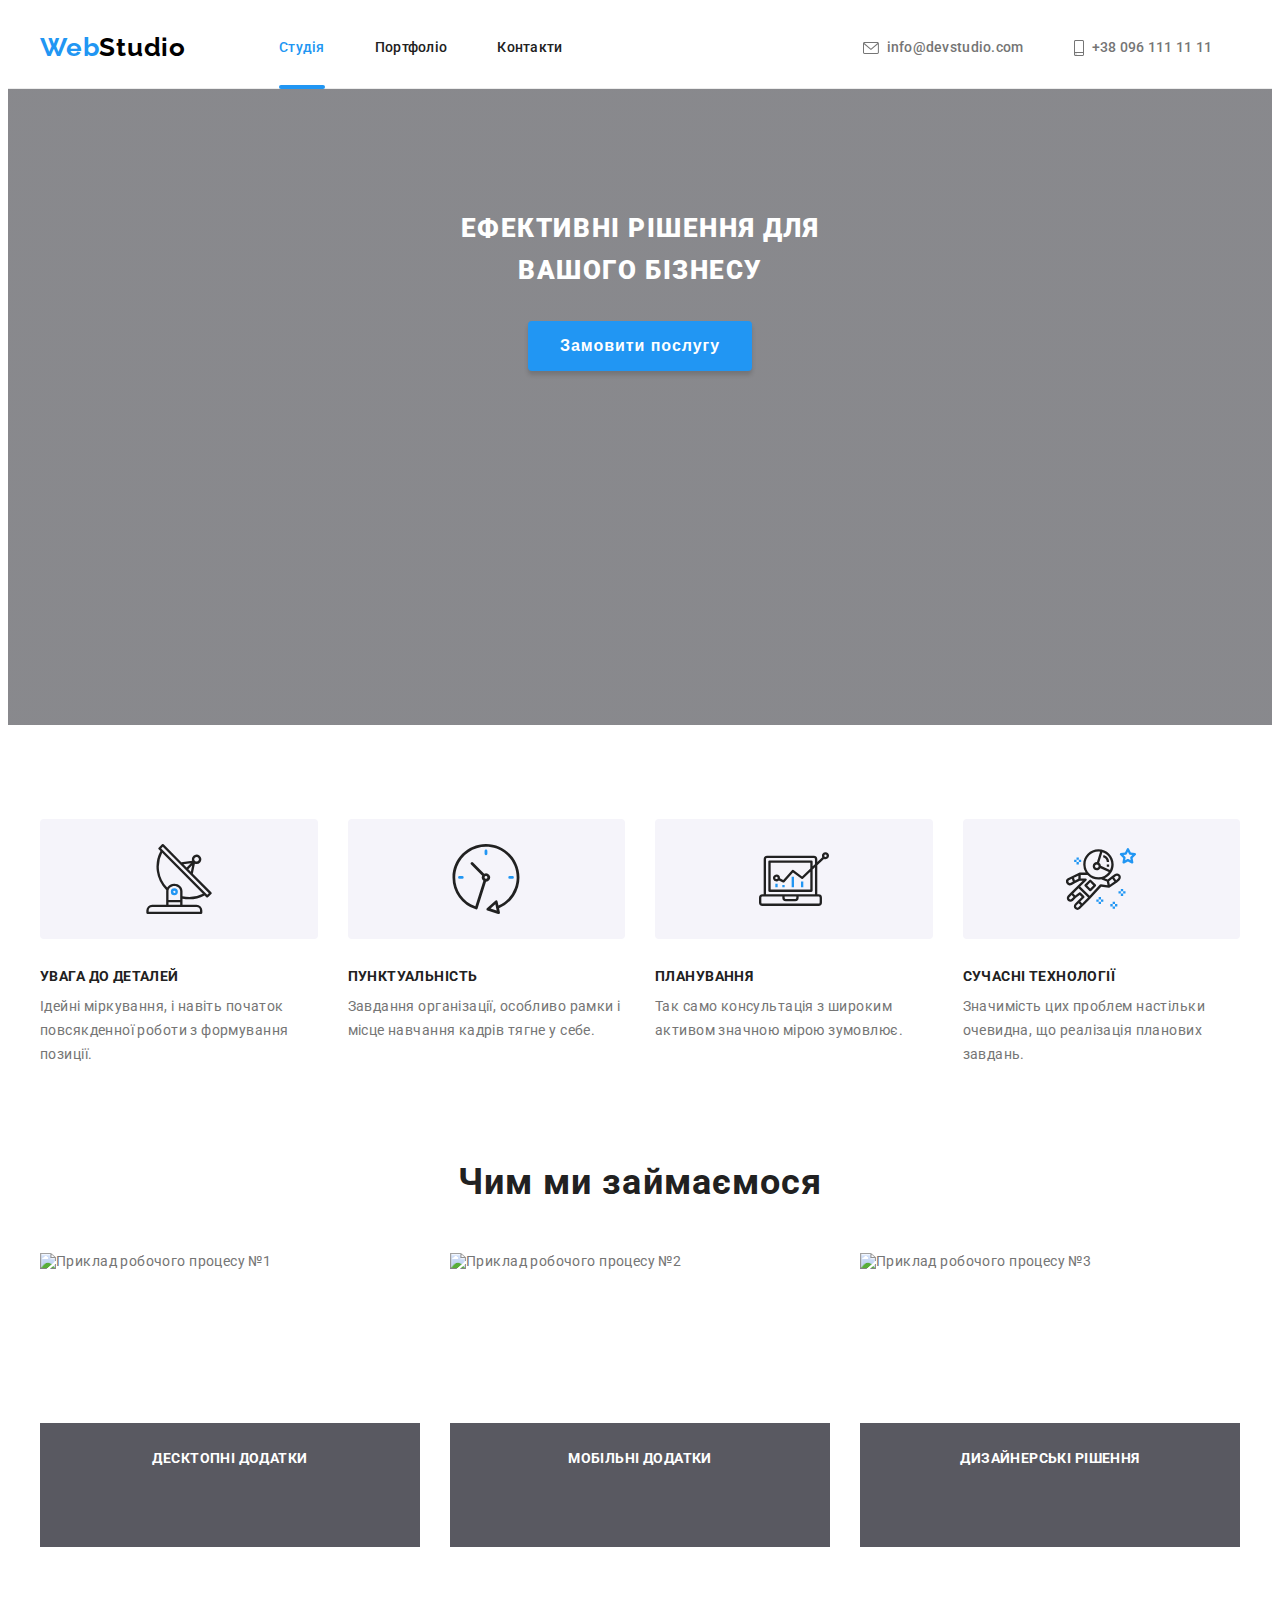
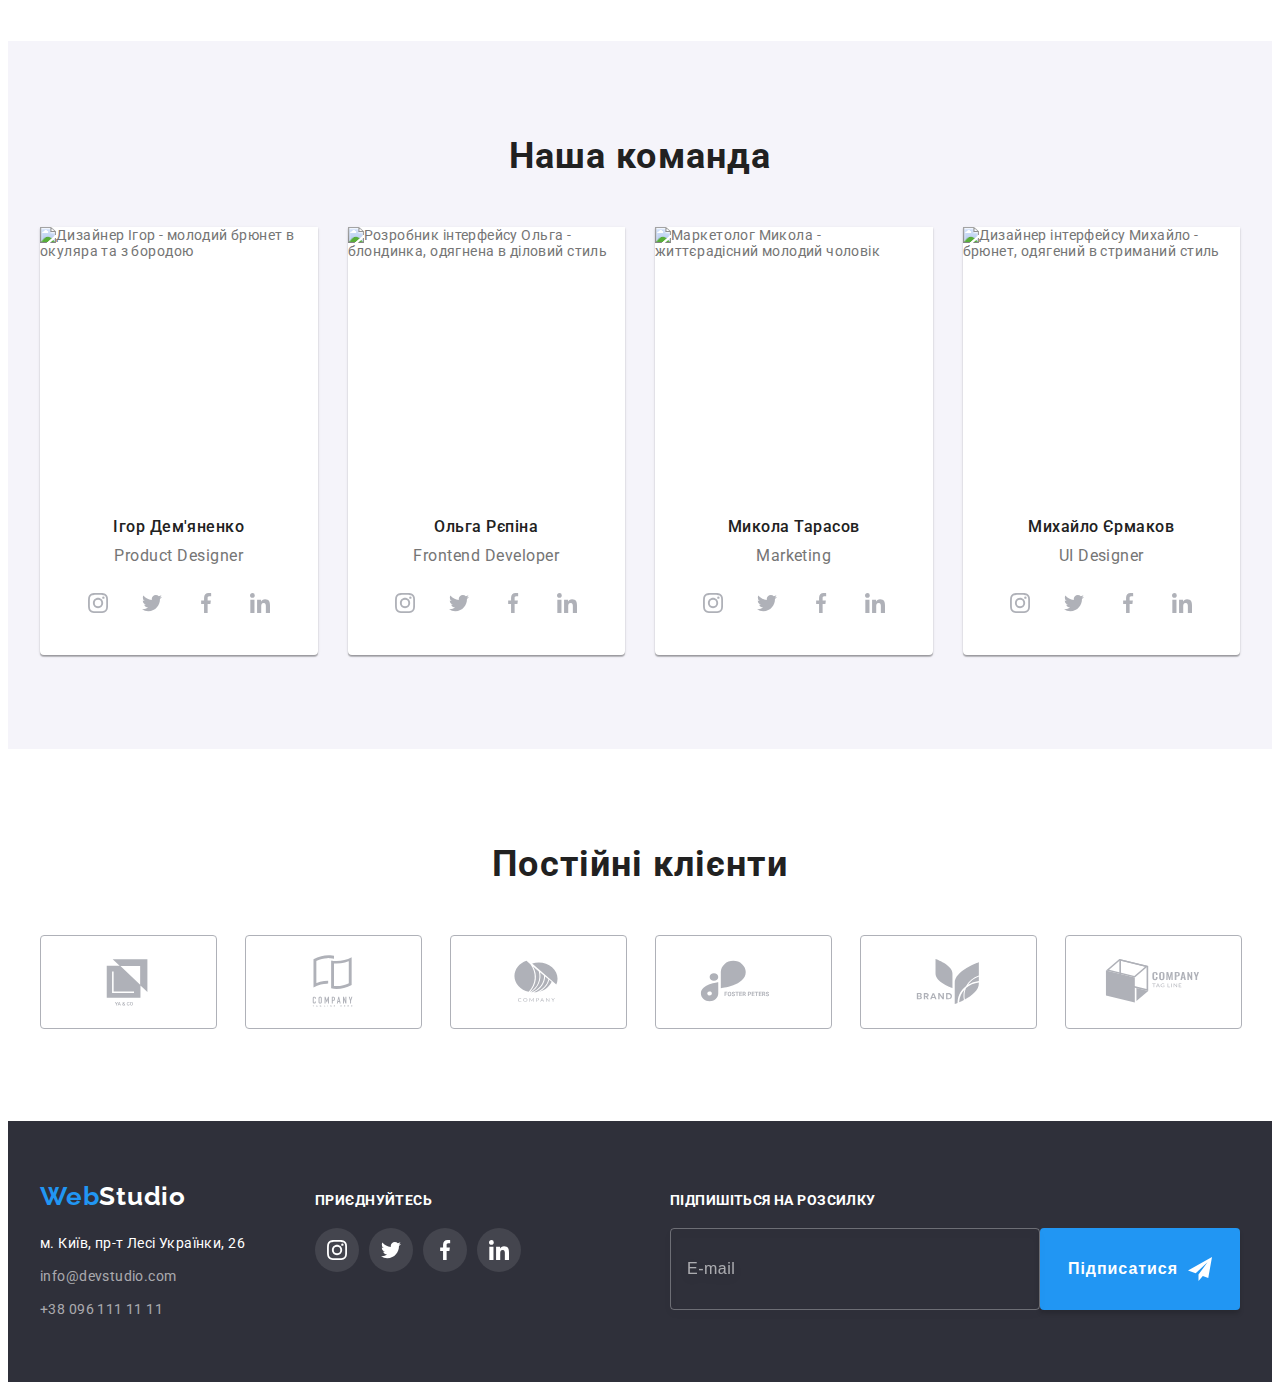
==== commit 00f0ac64: "adaptove-is-done-without-footer" ====
--- a/index.html
+++ b/index.html
@@ -32,7 +32,7 @@
           aria-expanded="false"
           aria-controls="mobile-menu"
         >
-          <svg width="24px" height="16px">
+          <svg class="menu-toggle__icon" width="24px" height="16px">
             <use href="./images/symbol-defs.svg#icon-menu-burger"></use>
           </svg>
         </button>
@@ -53,7 +53,7 @@
           <ul class="menu__contacts">
             <li>
               <a class="menu__contacts-link link" href="mailto:info@devstudio.com">
-                <svg class="menu__contacts-icon" width="16" height="12">
+                <svg class="menu__contacts-icon menu__contacts-icon--letter">
                   <use href="./images/symbol-defs.svg#icon-envelope"></use>
                 </svg>
                 info@devstudio.com</a
@@ -61,7 +61,7 @@
             </li>
             <li>
               <a class="menu__contacts-link link" href="tel:+380961111111">
-                <svg class="menu__contacts-icon" width="10" height="16">
+                <svg class="menu__contacts-icon menu__contacts-icon--phone">
                   <use href="./images/symbol-defs.svg#icon-smartphone"></use>
                 </svg>
                 +38 096 111 11 11</a
@@ -73,7 +73,7 @@
 
       <div class="mobile-menu-container js-menu-container" id="mobile-menu">
         <button class="menu-toggle js-close-menu button">
-          <svg width="18px" height="18px">
+          <svg class="menu-toggle__icon" width="18px" height="18px">
             <use href="./images/symbol-defs.svg#icon-menu-close"></use>
           </svg>
         </button>
--- a/css/main.min.css
+++ b/css/main.min.css
@@ -1 +1 @@
-:root{--primary-background-color: #ffffff;--secondary-background-color: #f5f4fa;--primary-text-color: #757575;--title-text-color: #212121;--title-text-bright-color: #ffffff;--logo-color: #2196f3;--logo--end-black: #000000;--logo--end-white: #ffffff;--active-link-color: #2196f3;--nav-link-color: #212121;--contact-link-color: #757575;--main-btn-color: #2196f3;--main-btn-text: #ffffff;--secondary-btn-color: #f5f4fa;--secondary-btn-text: #212121}body{font-family:"Roboto",-apple-system,BlinkMacSystemFont,avenir next,avenir,segoe ui,helvetica neue,helvetica,Cantarell,Ubuntu,roboto,noto,arial,sans-serif;background-color:var(--primary-background-color);color:var(--primary-text-color);font-size:14px;letter-spacing:.03em}.visually-hidden{position:absolute;width:1px;height:1px;margin:-1px;border:0;padding:0;white-space:nowrap;-webkit-clip-path:inset(100%);clip-path:inset(100%);clip:rect(0 0 0 0);overflow:hidden}.link{text-decoration:none}.section{padding-top:60px;padding-bottom:60px}.container{margin:0 auto;width:100%;padding-left:15px;padding-right:15px}.button{display:block;border:none;border-radius:4px;cursor:pointer}.is-hidden{opacity:0;pointer-events:none;visibility:hidden}h1,h2,h3,h4,h5,h6,p{margin:0}ul{list-style:none;margin:0;padding:0}img{display:block;max-width:100%;height:auto}input:-webkit-autofill{-webkit-box-shadow:inset 0 0 0 50px #fff;-webkit-text-fill-color:#000}.logo{display:block;font-family:"Raleway",-apple-system,BlinkMacSystemFont,avenir next,avenir,segoe ui,helvetica neue,helvetica,Cantarell,Ubuntu,roboto,noto,arial,sans-serif;font-weight:700;font-size:26px;line-height:1.19;letter-spacing:.03em;color:var(--logo-color)}.header__logo{margin-right:93px;padding-top:24px;padding-bottom:25px}.logo--end-black{color:var(--logo--end-black)}.logo--end-white{color:var(--logo--end-white)}.header{font-weight:500;letter-spacing:.02em;line-height:1.14;border-bottom:1px solid #ececec}.header__container{position:relative;display:flex;align-items:center}.menu{display:flex}@media screen and (max-width: 480px){.menu{display:none}}.menu__navigation{margin-right:auto}.navigation__list{display:flex;gap:50px}.navigation__list-link,.menu__contacts-link{display:flex;padding:32px 0;transition:color 250ms cubic-bezier(0.4, 0, 0.2, 1)}.navigation__list-link:hover,.menu__contacts-link:hover{color:var(--active-link-color)}.navigation__list-link:focus,.menu__contacts-link:focus{color:var(--active-link-color)}.navigation__list-link{position:relative;color:var(--nav-link-color)}.navigation__list-link--current{color:var(--active-link-color)}.navigation__list-link--current:after{content:"";position:absolute;bottom:-1px;left:0;width:100%;height:4px;background:#2196f3;border-radius:2px}.menu__contacts{display:flex;flex-direction:column}.menu__contacts-link{gap:10px;align-items:center;color:var(--contact-link-color)}.menu__contacts-icon{fill:currentColor}.mobile-menu-container{position:fixed;top:0;left:0;width:100vw;height:100vh;padding:48px 40px;background-color:#fff;transform:translateX(100%)}.mobile-menu-container.is-open{transform:translateX(0)}.menu-toggle{position:absolute;top:10px;right:15px;display:flex;align-items:center;justify-content:center;min-width:40px;min-height:40px;background:rgba(0,0,0,0)}@media screen and (min-width: 481px){.menu-toggle--open{display:none}}.mobile-menu{height:100%;display:flex;flex-direction:column;justify-content:space-between;overflow:auto}.mobile-navigation__list{display:flex;flex-direction:column;gap:32px}.mobile-navigation__list-link{display:block;font-weight:500;font-size:40px;line-height:1.175;letter-spacing:.02em;color:#212121}.mobile-menu__contacts{display:flex;flex-direction:column;gap:32px;margin-bottom:64px}.mobile-menu__contacts-item{font-weight:500;font-size:24px;line-height:1.1666666667;letter-spacing:.02em;color:#757575}.mobile-menu__contacts-item:first-child{font-size:34px;line-height:1.1764705882;letter-spacing:.02em;color:#2196f3}.mobile-menu__contacts-link{display:block;font-weight:inherit;font-size:inherit;line-height:inherit;letter-spacing:inherit;color:inherit}.mobile-menu__socials{display:flex}.mobile-menu__socials-item{padding:0 10px}.mobile-menu__socials-item:first-child{padding-left:0}.mobile-menu__socials-item:last-child{padding-right:0}.mobile-menu__socials-item:not(:last-child){border-right:1px solid #212121}.mobile-menu__socials-link{font-weight:500;font-size:18px;line-height:1.2222222222;letter-spacing:.02em;color:#2196f3}.hero{padding:118px 0;margin:0 auto;width:100%;height:400px;background-color:#c4c4c4;background-image:linear-gradient(rgba(47, 48, 58, 0.4), rgba(47, 48, 58, 0.4)),url(../images/hero-img.jpg);background-repeat:no-repeat;background-position:center}.hero__title{margin:0 auto 30px auto;width:360px;text-align:center;font-weight:900;font-size:26px;line-height:1.6153846154;text-transform:uppercase;color:var(--title-text-bright-color);letter-spacing:.06em}.hero__btn{margin:0 auto;padding:10px 32px;display:flex;font-weight:700;font-size:16px;line-height:1.88;letter-spacing:.06em;box-shadow:0px 4px 4px rgba(0,0,0,.15);background:var(--main-btn-color);color:var(--main-btn-text);transition:background-color 250ms cubic-bezier(0.4, 0, 0.2, 1)}.hero__btn:hover{background-color:#188ce8}.hero__btn:focus{background-color:#188ce8}.benefits__list{display:flex;flex-wrap:wrap;gap:30px}.benefits__item{width:100%}.benefits__item-icon-wrap{display:flex;align-items:center;justify-content:center;width:100%;height:120px;margin-bottom:30px;background-color:#f5f4fa;border-radius:4px}.benefits__item-title{margin-bottom:10px;font-size:inherit;line-height:1.14;text-transform:uppercase;color:var(--title-text-color)}@media screen and (max-width: 480px){.benefits__item-title{text-align:center}}.benefits__item-text{line-height:1.71;color:var(--primary-text-color)}.examples{display:none;padding-top:0}.examples__title{margin-bottom:50px;font-size:36px;line-height:1.17;text-align:center;letter-spacing:.03em;color:var(--title-text-color)}.examples__list{display:flex;gap:30px}.examples__item{position:relative;flex-basis:calc((100% - 60px)/3)}.examples__item-description{position:absolute;bottom:0;left:0;right:0;height:70px;padding:27px 0;background:rgba(47,48,58,.8);font-weight:700;font-size:14px;line-height:1.1428571429;text-align:center;letter-spacing:.03em;text-transform:uppercase;color:var(--title-text-bright-color)}.team{background:var(--secondary-background-color)}.team__title{margin-bottom:30px;font-size:28px;line-height:1.1785714286;text-align:center;letter-spacing:.03em;color:var(--title-text-color)}.team__list{display:flex;flex-wrap:wrap;gap:30px;background:inherit}.team__list-item{width:100%}.team-member{border:none;border-radius:0px 0px 4px 4px;background:var(--primary-background-color);box-shadow:0px 1px 3px rgba(0,0,0,.12),0px 1px 1px rgba(0,0,0,.14),0px 2px 1px rgba(0,0,0,.2)}.team-member__content{padding-top:30px;padding-bottom:24px}.team-member__title{margin-bottom:10px;font-weight:500;font-size:16px;line-height:1.19;text-align:center;letter-spacing:.03em;color:var(--title-text-color)}.team-member__text{margin-bottom:16px;font-size:16px;line-height:1.19;text-align:center;letter-spacing:.03em;color:var(--primary-text-color)}.socials{display:flex;justify-content:center;gap:10px}.socials__item{width:44px;height:44px}.socials__item-link{display:flex;width:100%;height:100%;align-items:center;justify-content:center;border-radius:50%;color:#afb1b8;transition:background-color 250ms cubic-bezier(0.4, 0, 0.2, 1),color 250ms cubic-bezier(0.4, 0, 0.2, 1)}.socials__item-link:hover{background-color:#2196f3;color:#fff}.socials__item-link:focus{background-color:#2196f3;color:#fff}.socials__item-icon{fill:currentColor}.clients__title{margin-bottom:30px;font-size:28px;line-height:1.1785714286;text-align:center;letter-spacing:.03em;color:#212121}.clients__list{display:flex;flex-wrap:wrap;gap:30px}.clients__item{flex-basis:calc((100% - 30px)/2);max-width:210px;height:92px}.clients__item-link{display:flex;align-items:center;justify-content:center;width:100%;height:100%;border:1px solid #afb1b8;border-radius:4px;color:#afb1b8;transition:color 250ms cubic-bezier(0.4, 0, 0.2, 1),border-color 250ms cubic-bezier(0.4, 0, 0.2, 1)}.clients__item-link:hover{color:#2196f3;border-color:#2196f3}.clients__item-link:focus{color:#2196f3;border-color:#2196f3}.clients__item-icon{fill:currentColor}.portfolio__category-list{margin-bottom:50px}.category-list{display:flex;gap:8px;justify-content:center}.category-list__btn{min-width:73px;padding:6px 22px;background:var(--secondary-btn-color);font-weight:500;font-size:16px;line-height:1.62;text-align:center;letter-spacing:.03em;color:var(--secondary-btn-text);transition:background-color 250ms cubic-bezier(0.4, 0, 0.2, 1),color 250ms cubic-bezier(0.4, 0, 0.2, 1),box-shadow 250ms cubic-bezier(0.4, 0, 0.2, 1)}.category-list__btn:hover{background-color:var(--main-btn-color);color:var(--main-btn-text);box-shadow:0px 3px 1px rgba(0,0,0,.1),0px 1px 2px rgba(0,0,0,.08),0px 2px 2px rgba(0,0,0,.12)}.category-list__btn:focus{background-color:var(--main-btn-color);color:var(--main-btn-text);box-shadow:0px 3px 1px rgba(0,0,0,.1),0px 1px 2px rgba(0,0,0,.08),0px 2px 2px rgba(0,0,0,.12)}.category-list__btn--current{background-color:var(--main-btn-color);color:var(--main-btn-text);box-shadow:0px 3px 1px rgba(0,0,0,.1),0px 1px 2px rgba(0,0,0,.08),0px 2px 2px rgba(0,0,0,.12)}.portfolio-list{display:flex;flex-wrap:wrap;gap:30px}.portfolio-list__item{flex-basis:calc((100% - 60px)/3)}.portfolio-list__item-link{display:block;transition:box-shadow 250ms cubic-bezier(0.4, 0, 0.2, 1)}.portfolio-list__item-link:hover{box-shadow:0px 1px 1px rgba(0,0,0,.12),0px 4px 4px rgba(0,0,0,.06),1px 4px 6px rgba(0,0,0,.16)}.portfolio-list__item-link:focus{box-shadow:0px 1px 1px rgba(0,0,0,.12),0px 4px 4px rgba(0,0,0,.06),1px 4px 6px rgba(0,0,0,.16)}.portfolio-list__item-content{padding:20px 24px;border:1px solid #eee;border-top:0}.portfolio-list__item-title{margin-bottom:4px;font-size:18px;line-height:2;letter-spacing:.06em;color:var(--title-text-color)}.portfolio-item-text,.portfolio-list__item-text{font-size:16px;line-height:1.88;letter-spacing:.03em;color:var(--primary-text-color)}.portfolio-list__item-img-wrap{position:relative;overflow:hidden}.portfolio-list__item-overlay{position:absolute;top:0;left:0;width:100%;height:100%;padding:63px 24px;font-size:18px;line-height:1.56;letter-spacing:.03em;color:var(--title-text-bright-color);background:rgba(33,150,243,.9);transform:translateY(100%);opacity:0;transition:transform 250ms cubic-bezier(0.4, 0, 0.2, 1),opacity 250ms cubic-bezier(0.4, 0, 0.2, 1)}.portfolio-list__item-link:hover .portfolio-list__item-overlay{transform:translateY(0%);opacity:1}.portfolio-list__item-link:focus .portfolio-list__item-overlay{transform:translateY(0%);opacity:1}.backdrop{position:fixed;top:0;left:0;width:100%;height:100%;background:rgba(0,0,0,.2);opacity:1;transition:opacity 250ms cubic-bezier(0.4, 0, 0.2, 1)}.modal{position:absolute;top:50%;left:50%;transform:translate(-50%, -50%);width:528px;height:581px;visibility:visible;padding:40px;background-color:#fff;box-shadow:0px 1px 3px rgba(0,0,0,.12),0px 1px 1px rgba(0,0,0,.14),0px 2px 1px rgba(0,0,0,.2);border-radius:4px;transition:transform 250ms cubic-bezier(0.4, 0, 0.2, 1),opacity 250ms cubic-bezier(0.4, 0, 0.2, 1)}.backdrop.is-hidden .modal{opacity:0;transform:translate(-50%, -50%) perspective(200px) rotateY(0.5turn)}.modal__close-btn{position:absolute;top:8px;right:8px}.modal__title{display:block;margin-bottom:12px;font-size:20px;line-height:1.15;text-align:center;letter-spacing:.03em;color:var(--title-text-color)}.close-btn{display:flex;align-items:center;justify-content:center;width:30px;height:30px;background:#fff;border:1px solid rgba(0,0,0,.1);border-radius:50%}.close-btn:hover .close-btn__icon{fill:#2196f3}.close-btn__icon{transition:fill 250ms cubic-bezier(0.4, 0, 0.2, 1)}.modal-form__field{margin:0 auto 10px auto;position:relative;display:flex;flex-direction:column}.modal-form__field:nth-of-type(4n){margin-bottom:20px}.modal-form__input-wrap{position:relative}.modal-form__contact-label{margin-bottom:4px;font-weight:400;font-size:12px;line-height:1.1666666667;letter-spacing:.01em}.modal-form__input{width:100%;height:40px;max-width:448px;padding:12px 16px;border:1px solid rgba(33,33,33,.2);border-radius:4px;outline:rgba(0,0,0,0);color:#000;transition:border-color 250ms cubic-bezier(0.4, 0, 0.2, 1)}.modal-form__input--left-padding{padding-left:42px}.modal-form__input:hover{border-color:#2196f3}.modal-form__input:focus{border-color:#2196f3}.modal-form__icon{position:absolute;top:50%;left:12px;transform:translateY(-50%);transition:fill 250ms cubic-bezier(0.4, 0, 0.2, 1)}.modal-form__input:hover+.modal-form__icon{fill:#2196f3}.modal-form__input:focus+.modal-form__icon{fill:#2196f3}.modal-form__input:not(:-moz-placeholder-shown)+.modal-form__icon{fill:#2196f3}.modal-form__input:not(:-ms-input-placeholder)+.modal-form__icon{fill:#2196f3}.modal-form__input:not(:placeholder-shown)+.modal-form__icon{fill:#2196f3}.modal-form__comment{resize:none;height:120px}.modal-form__comment::-moz-placeholder{font-weight:400;font-size:12px;line-height:1.1666666667;letter-spacing:.01em;color:rgba(117,117,117,.5)}.modal-form__comment:-ms-input-placeholder{font-weight:400;font-size:12px;line-height:1.1666666667;letter-spacing:.01em;color:rgba(117,117,117,.5)}.modal-form__comment::placeholder{font-weight:400;font-size:12px;line-height:1.1666666667;letter-spacing:.01em;color:rgba(117,117,117,.5)}.modal-form__policy{margin-bottom:30px}.modal-form__btn{display:flex;align-items:center;margin:0 auto;padding:10px 52px;font-weight:700;font-size:16px;line-height:1.88;letter-spacing:.06em;color:var(--main-btn-text);text-align:center;background-color:#2196f3;box-shadow:0px 4px 4px rgba(0,0,0,.15);border-radius:4px;transition:background-color 250ms cubic-bezier(0.4, 0, 0.2, 1)}.modal-form__btn:hover{background-color:#188ce8}.modal-form__btn:focus{background-color:#188ce8}.policy__label{display:flex;gap:7px;align-items:center;justify-content:center;font-size:14px;line-height:1.71;letter-spacing:.03em;color:var(--primary-text-color)}.policy__checkbox-icon{fill:#fff;border:2px solid #212121;border-radius:2px;background-size:contain;transition:border-color 250ms cubic-bezier(0.4, 0, 0.2, 1),background-color 250ms cubic-bezier(0.4, 0, 0.2, 1)}.policy__checkbox:checked+.policy__checkbox-icon{border-color:rgba(0,0,0,0);background-color:#2196f3}.policy__checkbox:focus+.policy__checkbox-icon{outline:2px solid #2196f3}.policy__link{position:relative;color:var(--active-link-color)}.policy__link:after{content:"";position:absolute;bottom:5px;left:0;width:100%;height:1px;background:#2196f3}.footer{padding:60px 0;background:#2f303a}.footer__container{display:flex;flex-wrap:wrap;gap:70px;align-items:baseline}@media screen and (max-width: 480px){.footer__container{justify-content:center}}.footer__logo{margin-bottom:20px}@media screen and (max-width: 480px){.footer__logo{margin-bottom:28px;text-align:center}}@media screen and (max-width: 480px){.footer__address{text-align:center}}.footer__subscription{margin-left:auto}.add{color:rgba(255,255,255,.6);font-style:normal;line-height:1.71}.add__list-item:not(:last-child){margin-bottom:9px}.add__list-item:hover{color:var(--active-link-color)}.add__list-item:focus{color:var(--active-link-color)}.add__list-map{color:#fff;transition:color 250ms cubic-bezier(0.4, 0, 0.2, 1)}.add__list-map:hover{color:var(--active-link-color)}.add__list-map:focus{color:var(--active-link-color)}.add__list-link{color:inherit;transition:color 250ms cubic-bezier(0.4, 0, 0.2, 1)}.join__title{display:block;margin-bottom:20px;line-height:1.1428571429;letter-spacing:.03em;text-transform:uppercase;color:#fff}@media screen and (max-width: 480px){.join__title{text-align:center}}.socials__item-link--bg-gray-col-white{background-color:rgba(255,255,255,.1);color:#fff}.subscription{width:570px;height:86px}.subscription__title{display:block;margin-bottom:20px;line-height:1.1428571429;text-transform:uppercase;color:var(--title-text-bright-color)}@media screen and (max-width: 480px){.subscription__title{text-align:center}}.subscription__form{display:flex}@media screen and (max-width: 480px){.subscription__form{flex-wrap:wrap;justify-content:center}}.subscription__form-input{width:358px;height:50px;padding:15px 16px;background-color:inherit;outline:rgba(0,0,0,0);font-weight:400;font-size:16px;line-height:1.25;letter-spacing:.03em;color:rgba(255,255,255,.6);border:1px solid rgba(255,255,255,.3);filter:drop-shadow(0px 4px 4px rgba(0, 0, 0, 0.15));border-radius:4px;transition:border-color 250ms cubic-bezier(0.4, 0, 0.2, 1)}@media screen and (max-width: 480px){.subscription__form-input{width:100%;margin-bottom:20px}}.subscription__form-input:-webkit-autofill{-webkit-box-shadow:inset 0 0 0 50px #2f303a;-webkit-text-fill-color:rgba(255,255,255,.6)}.subscription__form-input:focus{border-color:#2196f3}.subscription__form-input::-moz-placeholder{font-weight:400;font-size:16px;line-height:1.25;letter-spacing:.03em;align-items:center;color:rgba(255,255,255,.6)}.subscription__form-input:-ms-input-placeholder{font-weight:400;font-size:16px;line-height:1.25;letter-spacing:.03em;align-items:center;color:rgba(255,255,255,.6)}.subscription__form-input::placeholder{font-weight:400;font-size:16px;line-height:1.25;letter-spacing:.03em;align-items:center;color:rgba(255,255,255,.6)}.subscription__form-btn{display:flex;padding:10px 28px;align-items:center;font-weight:700;font-size:16px;line-height:1.88;letter-spacing:.06em;color:var(--main-btn-text);background-color:var(--main-btn-color);box-shadow:0px 4px 4px rgba(0,0,0,.15);transition:background-color 250ms cubic-bezier(0.4, 0, 0.2, 1)}.subscription__form-btn:hover{background-color:#188ce8}.subscription__form-btn:focus{background-color:#188ce8}.subscription__form-btn-icon{margin-left:10px;fill:currentColor}/*# sourceMappingURL=main.min.css.map */+:root{--primary-background-color: #ffffff;--secondary-background-color: #f5f4fa;--primary-text-color: #757575;--title-text-color: #212121;--title-text-bright-color: #ffffff;--logo-color: #2196f3;--logo--end-black: #000000;--logo--end-white: #ffffff;--active-link-color: #2196f3;--nav-link-color: #212121;--contact-link-color: #757575;--main-btn-color: #2196f3;--main-btn-text: #ffffff;--secondary-btn-color: #f5f4fa;--secondary-btn-text: #212121}body{font-family:"Roboto",-apple-system,BlinkMacSystemFont,avenir next,avenir,segoe ui,helvetica neue,helvetica,Cantarell,Ubuntu,roboto,noto,arial,sans-serif;background-color:var(--primary-background-color);color:var(--primary-text-color);font-size:14px;letter-spacing:.03em}.visually-hidden{position:absolute;width:1px;height:1px;margin:-1px;border:0;padding:0;white-space:nowrap;-webkit-clip-path:inset(100%);clip-path:inset(100%);clip:rect(0 0 0 0);overflow:hidden}.link{text-decoration:none}.section{padding-top:60px;padding-bottom:60px}@media screen and (min-width: 1200px){.section{padding-top:94px;padding-bottom:94px}}.container{margin:0 auto;padding-left:15px;padding-right:15px}@media screen and (min-width: 480px){.container{width:480px}}@media screen and (min-width: 768px){.container{width:768px}}@media screen and (min-width: 1200px){.container{width:1200px}}.button{display:block;border:none;border-radius:4px;cursor:pointer}.is-hidden{opacity:0;pointer-events:none;visibility:hidden}h1,h2,h3,h4,h5,h6,p{margin:0}ul{list-style:none;margin:0;padding:0}img{display:block;max-width:100%;height:auto}input:-webkit-autofill{-webkit-box-shadow:inset 0 0 0 50px #fff;-webkit-text-fill-color:#000}.logo{display:block;font-family:"Raleway",-apple-system,BlinkMacSystemFont,avenir next,avenir,segoe ui,helvetica neue,helvetica,Cantarell,Ubuntu,roboto,noto,arial,sans-serif;font-weight:700;font-size:24px;line-height:1.1666666667;letter-spacing:.03em;color:var(--logo-color)}@media screen and (min-width: 1200px){.logo{font-size:26px;line-height:1.19;letter-spacing:.03em}}.header__logo{padding:16px 0}@media screen and (min-width: 768px){.header__logo{padding:26px 0;margin-right:88px}}@media screen and (min-width: 1200px){.header__logo{padding-top:24px;padding-bottom:25px;margin-right:93px}}.logo--end-black{color:var(--logo--end-black)}.logo--end-white{color:var(--logo--end-white)}.header{font-weight:500;letter-spacing:.02em;line-height:1.14;border-bottom:1px solid #ececec}.header__container{position:relative;display:flex;align-items:center}.menu{display:flex}@media screen and (max-width: 767px){.menu{display:none}}.menu__navigation{margin-right:78px}@media screen and (min-width: 1200px){.menu__navigation{margin-right:300px}}.navigation__list{display:flex;gap:50px}.navigation__list-link,.menu__contacts-link{display:flex;padding:5px 0;transition:color 250ms cubic-bezier(0.4, 0, 0.2, 1)}.navigation__list-link:hover,.menu__contacts-link:hover{color:var(--active-link-color)}.navigation__list-link:focus,.menu__contacts-link:focus{color:var(--active-link-color)}.navigation__list-link{position:relative;color:var(--nav-link-color)}@media screen and (min-width: 768px){.navigation__list-link{padding:32px 0}}.navigation__list-link--current{color:var(--active-link-color)}.navigation__list-link--current:after{content:"";position:absolute;bottom:-1px;left:0;width:100%;height:4px;background:#2196f3;border-radius:2px}.menu__contacts{display:flex;flex-direction:column;justify-content:center}@media screen and (min-width: 1200px){.menu__contacts{flex-direction:row;gap:50px}}.menu__contacts-link{align-items:center;color:var(--contact-link-color)}@media screen and (max-width: 767px){.menu__contacts-link{font-size:12px;line-height:1.1666666667;letter-spacing:.02em}}@media screen and (min-width: 1200px){.menu__contacts-link{padding:32px 0}}.menu__contacts-icon{margin-right:8px;fill:currentColor}.menu__contacts-icon--letter{width:14px;height:10px}@media screen and (min-width: 1200px){.menu__contacts-icon--letter{width:16px;height:12px}}.menu__contacts-icon--phone{width:10px;height:14px}@media screen and (min-width: 1200px){.menu__contacts-icon--phone{width:10px;height:16px}}.mobile-menu-container{position:fixed;top:0;left:0;width:100vw;height:100dvh;padding:48px 40px;background-color:#fff;transform:translateX(100%)}.mobile-menu-container.is-open{transform:translateX(0)}@media screen and (min-width: 768px){.mobile-menu-container{display:none}}.menu-toggle{position:absolute;top:10px;right:15px;display:flex;align-items:center;justify-content:center;min-width:40px;min-height:40px;background:rgba(0,0,0,0)}.menu-toggle:hover,.menu-toggle:focus{color:#2196f3}.menu-toggle__icon{fill:currentColor}@media screen and (min-width: 768px){.menu-toggle--open{display:none}}.mobile-menu{height:100%;max-width:480px;margin:0 auto;display:flex;flex-direction:column;justify-content:space-between;overflow:auto}.mobile-navigation__list{display:flex;flex-direction:column;gap:32px}.mobile-navigation__list-link{display:block;font-weight:500;font-size:40px;line-height:1.175;letter-spacing:.02em;color:#212121}.mobile-navigation__list-link:hover,.mobile-navigation__list-link:focus{color:#2196f3}.mobile-menu__contacts{display:flex;flex-direction:column;gap:32px;margin-bottom:64px}.mobile-menu__contacts-item{font-weight:500;font-size:24px;line-height:1.1666666667;letter-spacing:.02em;color:#757575}.mobile-menu__contacts-item:first-child{font-size:34px;line-height:1.1764705882;letter-spacing:.02em;color:#2196f3}@media screen and (max-width: 380px){.mobile-menu__contacts-item:first-child{font-size:27px}}.mobile-menu__contacts-link{display:block;font-weight:inherit;font-size:inherit;line-height:inherit;letter-spacing:inherit;color:inherit}.mobile-menu__socials{display:flex}.mobile-menu__socials-item{position:relative;padding:0 10px}.mobile-menu__socials-item:first-child{padding-left:0}.mobile-menu__socials-item:last-child{padding-right:0}.mobile-menu__socials-item:not(:last-child):after{content:"";position:absolute;right:0;width:1px;height:22px;background:rgba(33,33,33,.2)}.mobile-menu__socials-item:hover+.mobile-menu__socials-item:not(:last-child):after{transform:rotate(90deg)}.mobile-menu__socials-link{font-weight:500;font-size:18px;line-height:1.2222222222;letter-spacing:.02em;color:#2196f3}@media screen and (max-width: 440px){.mobile-menu__socials-link{font-size:14px}}@media screen and (max-width: 380px){.mobile-menu__socials-link{font-size:12px}}.hero{padding:118px 0;margin:0 auto;width:100%;height:400px;background-color:#c4c4c4;background-image:linear-gradient(rgba(47, 48, 58, 0.4), rgba(47, 48, 58, 0.4)),url(../images/hero-img.jpg);background-repeat:no-repeat;background-position:center}.hero__title{margin:0 auto 30px auto;max-width:360px;text-align:center;font-weight:900;font-size:26px;line-height:1.6153846154;text-transform:uppercase;color:var(--title-text-bright-color);letter-spacing:.06em}.hero__btn{margin:0 auto;padding:10px 32px;display:flex;font-weight:700;font-size:16px;line-height:1.88;letter-spacing:.06em;box-shadow:0px 4px 4px rgba(0,0,0,.15);background:var(--main-btn-color);color:var(--main-btn-text);transition:background-color 250ms cubic-bezier(0.4, 0, 0.2, 1)}.hero__btn:hover{background-color:#188ce8}.hero__btn:focus{background-color:#188ce8}.benefits__list{display:flex;flex-wrap:wrap;gap:30px}.benefits__item{width:100%}@media screen and (min-width: 768px){.benefits__item{flex-basis:calc((100% - 30px)/2)}}@media screen and (min-width: 1200px){.benefits__item{flex-basis:calc((100% - 90px)/4)}}.benefits__item-icon-wrap{display:flex;align-items:center;justify-content:center;width:100%;height:120px;margin-bottom:30px;background-color:#f5f4fa;border-radius:4px}.benefits__item-title{margin-bottom:10px;font-size:inherit;line-height:1.14;text-transform:uppercase;color:var(--title-text-color)}@media screen and (max-width: 767px){.benefits__item-title{text-align:center}}.benefits__item-text{line-height:1.71;color:var(--primary-text-color)}.examples{padding-top:0}@media screen and (max-width: 1199px){.examples{display:none}}.examples__title{margin-bottom:50px;font-size:36px;line-height:1.17;text-align:center;letter-spacing:.03em;color:var(--title-text-color)}.examples__list{display:flex;gap:30px}.examples__item{position:relative;flex-basis:calc((100% - 60px)/3)}.examples__item-description{position:absolute;bottom:0;left:0;right:0;height:70px;padding:27px 0;background:rgba(47,48,58,.8);font-weight:700;font-size:14px;line-height:1.1428571429;text-align:center;letter-spacing:.03em;text-transform:uppercase;color:var(--title-text-bright-color)}.team{background:var(--secondary-background-color)}.team__title{margin-bottom:30px;font-size:28px;line-height:1.1785714286;text-align:center;letter-spacing:.03em;color:var(--title-text-color)}@media screen and (min-width: 1200px){.team__title{font-size:36px;line-height:1.17;margin-bottom:50px}}.team__list{display:flex;flex-wrap:wrap;gap:30px;background:inherit}.team__list-item{width:100%}@media screen and (min-width: 768px){.team__list-item{flex-basis:calc((100% - 30px)/2)}}@media screen and (min-width: 1200px){.team__list-item{flex-basis:calc((100% - 90px)/4)}}.team-member{border:none;border-radius:0px 0px 4px 4px;background:var(--primary-background-color);box-shadow:0px 1px 3px rgba(0,0,0,.12),0px 1px 1px rgba(0,0,0,.14),0px 2px 1px rgba(0,0,0,.2)}.team-member__content{padding-top:30px;padding-bottom:24px}@media screen and (min-width: 1200px){.team-member__content{padding-top:30px;padding-bottom:30px}}.team-member__title{margin-bottom:10px;font-weight:500;font-size:16px;line-height:1.19;text-align:center;letter-spacing:.03em;color:var(--title-text-color)}.team-member__text{margin-bottom:16px;font-size:16px;line-height:1.19;text-align:center;letter-spacing:.03em;color:var(--primary-text-color)}.socials{display:flex;justify-content:center;gap:10px}.socials__item{width:44px;height:44px}.socials__item-link{display:flex;width:100%;height:100%;align-items:center;justify-content:center;border-radius:50%;color:#afb1b8;transition:background-color 250ms cubic-bezier(0.4, 0, 0.2, 1),color 250ms cubic-bezier(0.4, 0, 0.2, 1)}.socials__item-link:hover{background-color:#2196f3;color:#fff}.socials__item-link:focus{background-color:#2196f3;color:#fff}.socials__item-icon{fill:currentColor}.clients__title{margin-bottom:30px;font-size:28px;line-height:1.1785714286;text-align:center;letter-spacing:.03em;color:#212121}@media screen and (min-width: 1200px){.clients__title{margin-bottom:50px;font-size:36px;line-height:1.1666666667}}.clients__list{display:flex;flex-wrap:wrap;gap:30px}.clients__item{flex-basis:calc((100% - 30px)/2);max-width:210px;height:92px}@media screen and (min-width: 768px){.clients__item{flex-basis:calc((100% - 60px)/3);max-width:226px}}@media screen and (min-width: 1200px){.clients__item{flex-basis:calc((100% - 150px)/6)}}.clients__item-link{display:flex;align-items:center;justify-content:center;width:100%;height:100%;border:1px solid #afb1b8;border-radius:4px;color:#afb1b8;transition:color 250ms cubic-bezier(0.4, 0, 0.2, 1),border-color 250ms cubic-bezier(0.4, 0, 0.2, 1)}.clients__item-link:hover{color:#2196f3;border-color:#2196f3}.clients__item-link:focus{color:#2196f3;border-color:#2196f3}.clients__item-icon{fill:currentColor}.portfolio__category-list{margin-bottom:50px}.category-list{display:flex;gap:8px;justify-content:center}.category-list__btn{min-width:73px;padding:6px 22px;background:var(--secondary-btn-color);font-weight:500;font-size:16px;line-height:1.62;text-align:center;letter-spacing:.03em;color:var(--secondary-btn-text);transition:background-color 250ms cubic-bezier(0.4, 0, 0.2, 1),color 250ms cubic-bezier(0.4, 0, 0.2, 1),box-shadow 250ms cubic-bezier(0.4, 0, 0.2, 1)}.category-list__btn:hover{background-color:var(--main-btn-color);color:var(--main-btn-text);box-shadow:0px 3px 1px rgba(0,0,0,.1),0px 1px 2px rgba(0,0,0,.08),0px 2px 2px rgba(0,0,0,.12)}.category-list__btn:focus{background-color:var(--main-btn-color);color:var(--main-btn-text);box-shadow:0px 3px 1px rgba(0,0,0,.1),0px 1px 2px rgba(0,0,0,.08),0px 2px 2px rgba(0,0,0,.12)}.category-list__btn--current{background-color:var(--main-btn-color);color:var(--main-btn-text);box-shadow:0px 3px 1px rgba(0,0,0,.1),0px 1px 2px rgba(0,0,0,.08),0px 2px 2px rgba(0,0,0,.12)}.portfolio-list{display:flex;flex-wrap:wrap;gap:30px}.portfolio-list__item{flex-basis:calc((100% - 60px)/3)}.portfolio-list__item-link{display:block;transition:box-shadow 250ms cubic-bezier(0.4, 0, 0.2, 1)}.portfolio-list__item-link:hover{box-shadow:0px 1px 1px rgba(0,0,0,.12),0px 4px 4px rgba(0,0,0,.06),1px 4px 6px rgba(0,0,0,.16)}.portfolio-list__item-link:focus{box-shadow:0px 1px 1px rgba(0,0,0,.12),0px 4px 4px rgba(0,0,0,.06),1px 4px 6px rgba(0,0,0,.16)}.portfolio-list__item-content{padding:20px 24px;border:1px solid #eee;border-top:0}.portfolio-list__item-title{margin-bottom:4px;font-size:18px;line-height:2;letter-spacing:.06em;color:var(--title-text-color)}.portfolio-item-text,.portfolio-list__item-text{font-size:16px;line-height:1.88;letter-spacing:.03em;color:var(--primary-text-color)}.portfolio-list__item-img-wrap{position:relative;overflow:hidden}.portfolio-list__item-overlay{position:absolute;top:0;left:0;width:100%;height:100%;padding:63px 24px;font-size:18px;line-height:1.56;letter-spacing:.03em;color:var(--title-text-bright-color);background:rgba(33,150,243,.9);transform:translateY(100%);opacity:0;transition:transform 250ms cubic-bezier(0.4, 0, 0.2, 1),opacity 250ms cubic-bezier(0.4, 0, 0.2, 1)}.portfolio-list__item-link:hover .portfolio-list__item-overlay{transform:translateY(0%);opacity:1}.portfolio-list__item-link:focus .portfolio-list__item-overlay{transform:translateY(0%);opacity:1}.backdrop{position:fixed;top:0;left:0;width:100%;height:100%;background:rgba(0,0,0,.2);opacity:1;transition:opacity 250ms cubic-bezier(0.4, 0, 0.2, 1)}.modal{position:absolute;top:50%;left:50%;transform:translate(-50%, -50%);width:528px;height:581px;visibility:visible;padding:40px;background-color:#fff;box-shadow:0px 1px 3px rgba(0,0,0,.12),0px 1px 1px rgba(0,0,0,.14),0px 2px 1px rgba(0,0,0,.2);border-radius:4px;transition:transform 250ms cubic-bezier(0.4, 0, 0.2, 1),opacity 250ms cubic-bezier(0.4, 0, 0.2, 1)}.backdrop.is-hidden .modal{opacity:0;transform:translate(-50%, -50%) perspective(200px) rotateY(0.5turn)}.modal__close-btn{position:absolute;top:8px;right:8px}.modal__title{display:block;margin-bottom:12px;font-size:20px;line-height:1.15;text-align:center;letter-spacing:.03em;color:var(--title-text-color)}.close-btn{display:flex;align-items:center;justify-content:center;width:30px;height:30px;background:#fff;border:1px solid rgba(0,0,0,.1);border-radius:50%}.close-btn:hover .close-btn__icon{fill:#2196f3}.close-btn__icon{transition:fill 250ms cubic-bezier(0.4, 0, 0.2, 1)}.modal-form__field{margin:0 auto 10px auto;position:relative;display:flex;flex-direction:column}.modal-form__field:nth-of-type(4n){margin-bottom:20px}.modal-form__input-wrap{position:relative}.modal-form__contact-label{margin-bottom:4px;font-weight:400;font-size:12px;line-height:1.1666666667;letter-spacing:.01em}.modal-form__input{width:100%;height:40px;max-width:448px;padding:12px 16px;border:1px solid rgba(33,33,33,.2);border-radius:4px;outline:rgba(0,0,0,0);color:#000;transition:border-color 250ms cubic-bezier(0.4, 0, 0.2, 1)}.modal-form__input--left-padding{padding-left:42px}.modal-form__input:hover{border-color:#2196f3}.modal-form__input:focus{border-color:#2196f3}.modal-form__icon{position:absolute;top:50%;left:12px;transform:translateY(-50%);transition:fill 250ms cubic-bezier(0.4, 0, 0.2, 1)}.modal-form__input:hover+.modal-form__icon{fill:#2196f3}.modal-form__input:focus+.modal-form__icon{fill:#2196f3}.modal-form__input:not(:-moz-placeholder-shown)+.modal-form__icon{fill:#2196f3}.modal-form__input:not(:-ms-input-placeholder)+.modal-form__icon{fill:#2196f3}.modal-form__input:not(:placeholder-shown)+.modal-form__icon{fill:#2196f3}.modal-form__comment{resize:none;height:120px}.modal-form__comment::-moz-placeholder{font-weight:400;font-size:12px;line-height:1.1666666667;letter-spacing:.01em;color:rgba(117,117,117,.5)}.modal-form__comment:-ms-input-placeholder{font-weight:400;font-size:12px;line-height:1.1666666667;letter-spacing:.01em;color:rgba(117,117,117,.5)}.modal-form__comment::placeholder{font-weight:400;font-size:12px;line-height:1.1666666667;letter-spacing:.01em;color:rgba(117,117,117,.5)}.modal-form__policy{margin-bottom:30px}.modal-form__btn{display:flex;align-items:center;margin:0 auto;padding:10px 52px;font-weight:700;font-size:16px;line-height:1.88;letter-spacing:.06em;color:var(--main-btn-text);text-align:center;background-color:#2196f3;box-shadow:0px 4px 4px rgba(0,0,0,.15);border-radius:4px;transition:background-color 250ms cubic-bezier(0.4, 0, 0.2, 1)}.modal-form__btn:hover{background-color:#188ce8}.modal-form__btn:focus{background-color:#188ce8}.policy__label{display:flex;gap:7px;align-items:center;justify-content:center;font-size:14px;line-height:1.71;letter-spacing:.03em;color:var(--primary-text-color)}.policy__checkbox-icon{fill:#fff;border:2px solid #212121;border-radius:2px;background-size:contain;transition:border-color 250ms cubic-bezier(0.4, 0, 0.2, 1),background-color 250ms cubic-bezier(0.4, 0, 0.2, 1)}.policy__checkbox:checked+.policy__checkbox-icon{border-color:rgba(0,0,0,0);background-color:#2196f3}.policy__checkbox:focus+.policy__checkbox-icon{outline:2px solid #2196f3}.policy__link{position:relative;color:var(--active-link-color)}.policy__link:after{content:"";position:absolute;bottom:5px;left:0;width:100%;height:1px;background:#2196f3}.footer{padding:60px 0;background:#2f303a}.footer__container{display:flex;flex-wrap:wrap;gap:70px;align-items:baseline}@media screen and (max-width: 767px){.footer__container{justify-content:center}}.footer__logo{margin-bottom:20px}@media screen and (max-width: 767px){.footer__logo{margin-bottom:28px;text-align:center}}@media screen and (max-width: 767px){.footer__address{text-align:center}}.footer__subscription{margin-left:auto}.add{color:rgba(255,255,255,.6);font-style:normal;line-height:1.71}.add__list-item:not(:last-child){margin-bottom:9px}.add__list-item:hover{color:var(--active-link-color)}.add__list-item:focus{color:var(--active-link-color)}.add__list-map{color:#fff;transition:color 250ms cubic-bezier(0.4, 0, 0.2, 1)}.add__list-map:hover{color:var(--active-link-color)}.add__list-map:focus{color:var(--active-link-color)}.add__list-link{color:inherit;transition:color 250ms cubic-bezier(0.4, 0, 0.2, 1)}.join__title{display:block;margin-bottom:20px;line-height:1.1428571429;letter-spacing:.03em;text-transform:uppercase;color:#fff}@media screen and (max-width: 767px){.join__title{text-align:center}}.socials__item-link--bg-gray-col-white{background-color:rgba(255,255,255,.1);color:#fff}.subscription{width:570px}.subscription__title{display:block;margin-bottom:20px;line-height:1.1428571429;text-transform:uppercase;color:var(--title-text-bright-color)}@media screen and (max-width: 767px){.subscription__title{text-align:center}}.subscription__form{display:flex}@media screen and (max-width: 767px){.subscription__form{flex-wrap:wrap;justify-content:center}}.subscription__form-input{width:358px;height:50px;padding:15px 16px;background-color:inherit;outline:rgba(0,0,0,0);font-weight:400;font-size:16px;line-height:1.25;letter-spacing:.03em;color:rgba(255,255,255,.6);border:1px solid rgba(255,255,255,.3);filter:drop-shadow(0px 4px 4px rgba(0, 0, 0, 0.15));border-radius:4px;transition:border-color 250ms cubic-bezier(0.4, 0, 0.2, 1)}@media screen and (max-width: 767px){.subscription__form-input{width:100%;margin-bottom:20px}}.subscription__form-input:-webkit-autofill{-webkit-box-shadow:inset 0 0 0 50px #2f303a;-webkit-text-fill-color:rgba(255,255,255,.6)}.subscription__form-input:focus{border-color:#2196f3}.subscription__form-input::-moz-placeholder{font-weight:400;font-size:16px;line-height:1.25;letter-spacing:.03em;align-items:center;color:rgba(255,255,255,.6)}.subscription__form-input:-ms-input-placeholder{font-weight:400;font-size:16px;line-height:1.25;letter-spacing:.03em;align-items:center;color:rgba(255,255,255,.6)}.subscription__form-input::placeholder{font-weight:400;font-size:16px;line-height:1.25;letter-spacing:.03em;align-items:center;color:rgba(255,255,255,.6)}.subscription__form-btn{display:flex;padding:10px 28px;align-items:center;font-weight:700;font-size:16px;line-height:1.88;letter-spacing:.06em;color:var(--main-btn-text);background-color:var(--main-btn-color);box-shadow:0px 4px 4px rgba(0,0,0,.15);transition:background-color 250ms cubic-bezier(0.4, 0, 0.2, 1)}.subscription__form-btn:hover{background-color:#188ce8}.subscription__form-btn:focus{background-color:#188ce8}.subscription__form-btn-icon{margin-left:10px;fill:currentColor}/*# sourceMappingURL=main.min.css.map */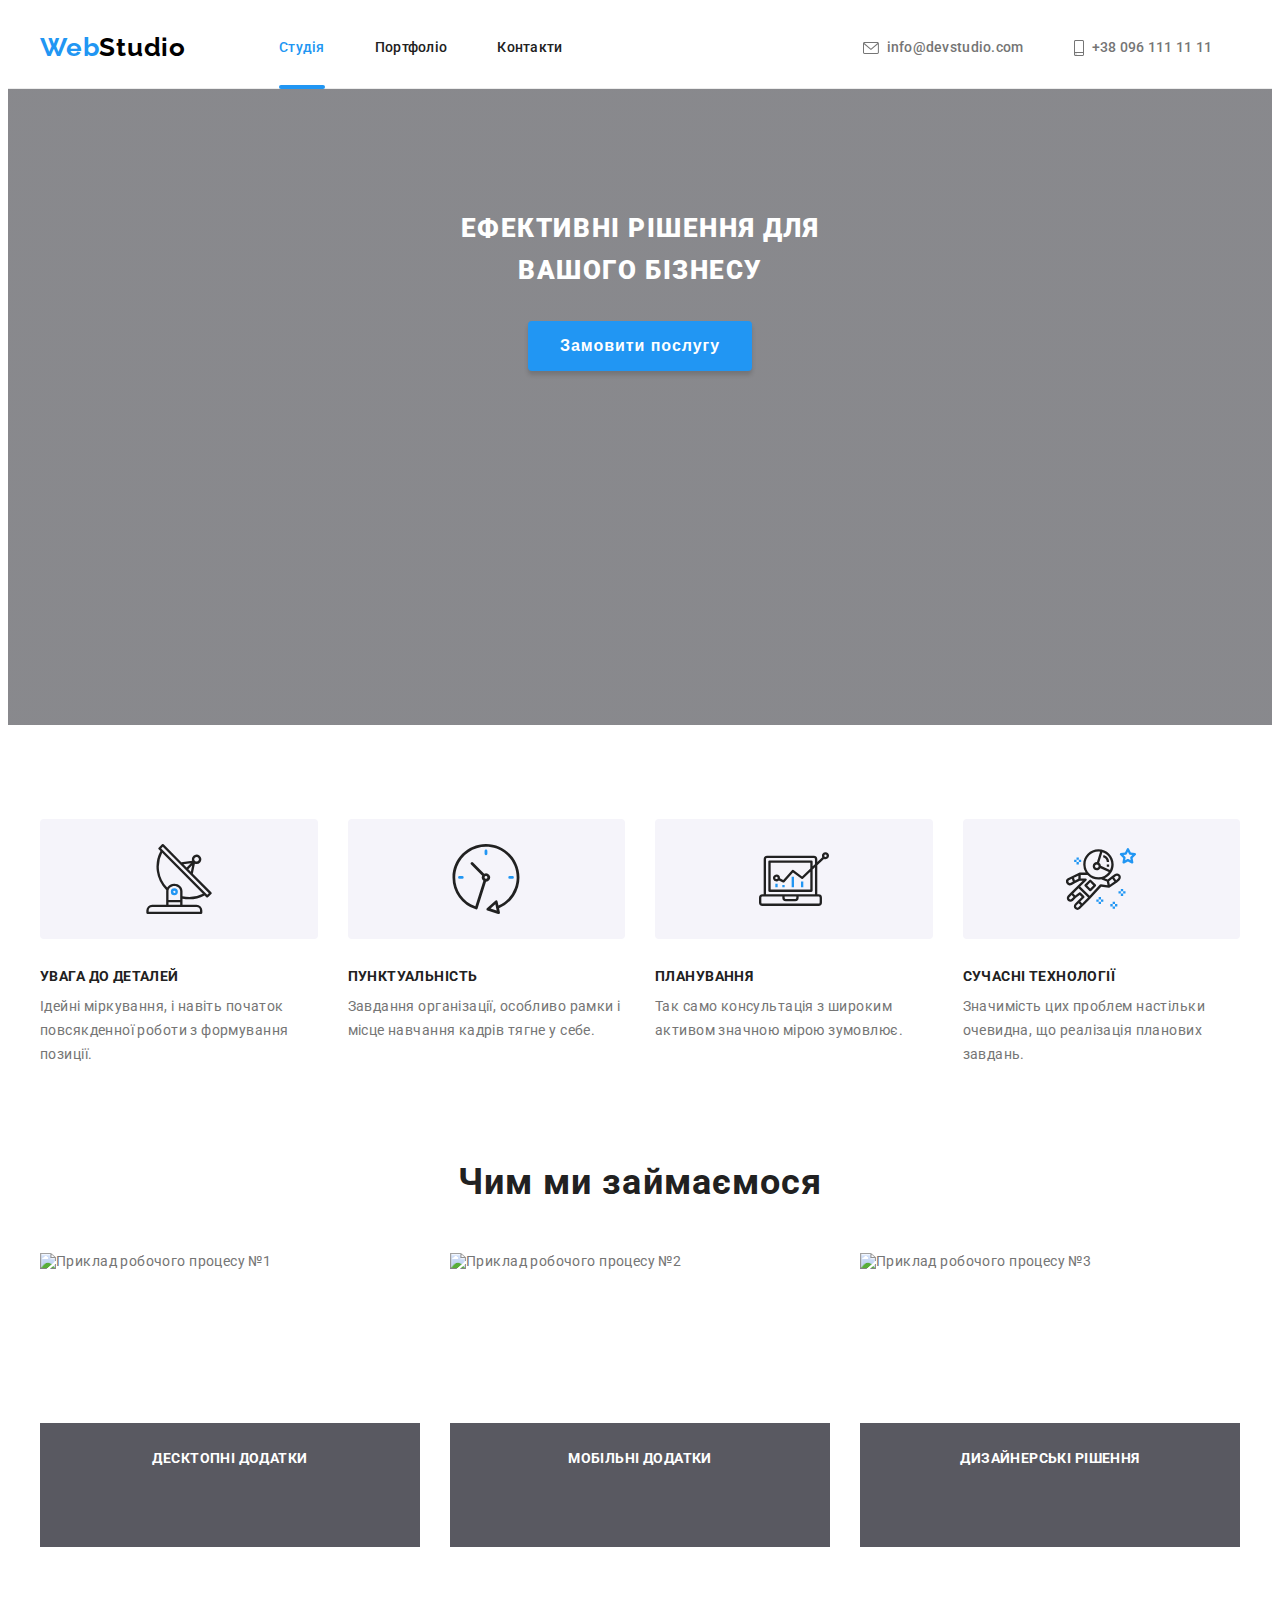
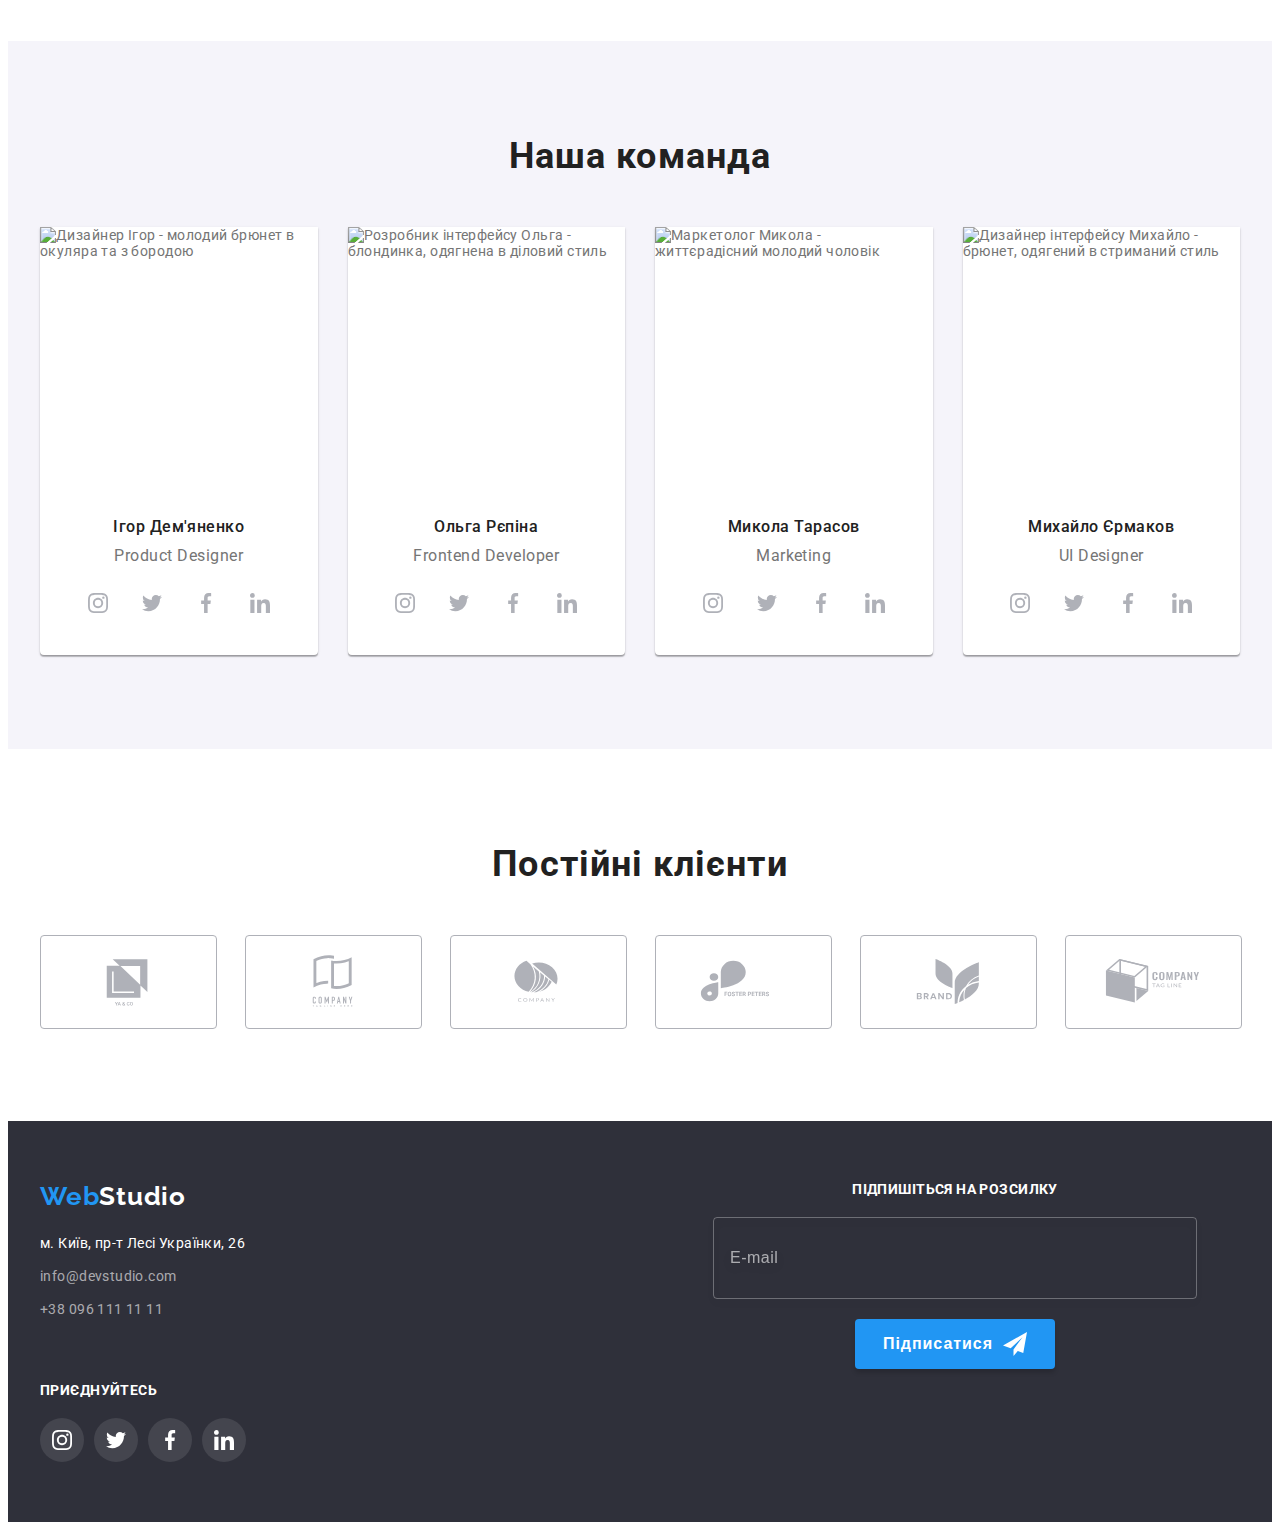
==== commit 7e516e12: "footer-mobile-is-done" ====
--- a/index.html
+++ b/index.html
@@ -586,84 +586,86 @@
 
     <footer class="footer">
       <div class="container footer__container">
-        <div class="footer__contacts">
-          <a href="./index.html" lang="en" class="logo footer__logo link"
-            >Web<span class="logo--end-white">Studio</span></a
-          >
-          <address class="footer__address add">
-            <ul class="add__list">
-              <li class="add__list-item">
-                <a
-                  class="add__list-map link"
-                  href="https://goo.gl/maps/znrV5zkPQKS67RJL6"
+        <div class="footer-contacts-join-wrap">
+          <div class="footer__contacts">
+            <a href="./index.html" lang="en" class="logo footer__logo link"
+              >Web<span class="logo--end-white">Studio</span></a
+            >
+            <address class="footer__address add">
+              <ul class="add__list">
+                <li class="add__list-item">
+                  <a
+                    class="add__list-map link"
+                    href="https://goo.gl/maps/znrV5zkPQKS67RJL6"
+                    target="_blank"
+                    rel="noopener noreferrer"
+                    >м. Київ, пр-т Лесі Українки, 26</a
+                  >
+                </li>
+                <li class="add__list-item">
+                  <a class="add__list-link link" href="mailto:info@devstudio.com"
+                    >info@devstudio.com</a
+                  >
+                </li>
+                <li class="add__list-item">
+                  <a class="add__list-link link" href="tel:+380961111111">+38 096 111 11 11</a>
+                </li>
+              </ul>
+            </address>
+          </div>
+          <div class="footer__join join">
+            <b class="join__title">приєднуйтесь</b>
+            <ul class="join__socials socials">
+              <li class="socials__item">
+                <a
+                  class="socials__item-link link socials__item-link--bg-gray-col-white"
+                  href="#"
                   target="_blank"
-                  rel="noopener noreferrer"
-                  >м. Київ, пр-т Лесі Українки, 26</a
+                  rel="noopener noreferrer nofollow"
                 >
-              </li>
-              <li class="add__list-item">
-                <a class="add__list-link link" href="mailto:info@devstudio.com"
-                  >info@devstudio.com</a
+                  <svg class="socials__item-icon" width="20" height="20">
+                    <use href="./images/symbol-defs.svg#icon-instagram"></use>
+                  </svg>
+                </a>
+              </li>
+              <li class="socials__item">
+                <a
+                  class="socials__item-link link socials__item-link--bg-gray-col-white"
+                  href="#"
+                  target="_blank"
+                  rel="noopener noreferrer nofollow"
                 >
-              </li>
-              <li class="add__list-item">
-                <a class="add__list-link link" href="tel:+380961111111">+38 096 111 11 11</a>
+                  <svg class="socials__item-icon" width="20" height="20">
+                    <use href="./images/symbol-defs.svg#icon-twitter"></use>
+                  </svg>
+                </a>
+              </li>
+              <li class="socials__item">
+                <a
+                  class="socials__item-link link socials__item-link--bg-gray-col-white"
+                  href="#"
+                  target="_blank"
+                  rel="noopener noreferrer nofollow"
+                >
+                  <svg class="socials__item-icon" width="20" height="20">
+                    <use href="./images/symbol-defs.svg#icon-facebook"></use>
+                  </svg>
+                </a>
+              </li>
+              <li class="socials__item">
+                <a
+                  class="socials__item-link link socials__item-link--bg-gray-col-white"
+                  href="#"
+                  target="_blank"
+                  rel="noopener noreferrer nofollow"
+                >
+                  <svg class="socials__item-icon" width="20" height="20">
+                    <use href="./images/symbol-defs.svg#icon-linkedin"></use>
+                  </svg>
+                </a>
               </li>
             </ul>
-          </address>
-        </div>
-        <div class="footer__join join">
-          <b class="join__title">приєднуйтесь</b>
-          <ul class="join__socials socials">
-            <li class="socials__item">
-              <a
-                class="socials__item-link link socials__item-link--bg-gray-col-white"
-                href="#"
-                target="_blank"
-                rel="noopener noreferrer nofollow"
-              >
-                <svg class="socials__item-icon" width="20" height="20">
-                  <use href="./images/symbol-defs.svg#icon-instagram"></use>
-                </svg>
-              </a>
-            </li>
-            <li class="socials__item">
-              <a
-                class="socials__item-link link socials__item-link--bg-gray-col-white"
-                href="#"
-                target="_blank"
-                rel="noopener noreferrer nofollow"
-              >
-                <svg class="socials__item-icon" width="20" height="20">
-                  <use href="./images/symbol-defs.svg#icon-twitter"></use>
-                </svg>
-              </a>
-            </li>
-            <li class="socials__item">
-              <a
-                class="socials__item-link link socials__item-link--bg-gray-col-white"
-                href="#"
-                target="_blank"
-                rel="noopener noreferrer nofollow"
-              >
-                <svg class="socials__item-icon" width="20" height="20">
-                  <use href="./images/symbol-defs.svg#icon-facebook"></use>
-                </svg>
-              </a>
-            </li>
-            <li class="socials__item">
-              <a
-                class="socials__item-link link socials__item-link--bg-gray-col-white"
-                href="#"
-                target="_blank"
-                rel="noopener noreferrer nofollow"
-              >
-                <svg class="socials__item-icon" width="20" height="20">
-                  <use href="./images/symbol-defs.svg#icon-linkedin"></use>
-                </svg>
-              </a>
-            </li>
-          </ul>
+          </div>
         </div>
         <div class="footer__subscription subscription">
           <b class="subscription__title">Підпишіться на розсилку</b>
--- a/css/main.min.css
+++ b/css/main.min.css
@@ -1 +1 @@
-:root{--primary-background-color: #ffffff;--secondary-background-color: #f5f4fa;--primary-text-color: #757575;--title-text-color: #212121;--title-text-bright-color: #ffffff;--logo-color: #2196f3;--logo--end-black: #000000;--logo--end-white: #ffffff;--active-link-color: #2196f3;--nav-link-color: #212121;--contact-link-color: #757575;--main-btn-color: #2196f3;--main-btn-text: #ffffff;--secondary-btn-color: #f5f4fa;--secondary-btn-text: #212121}body{font-family:"Roboto",-apple-system,BlinkMacSystemFont,avenir next,avenir,segoe ui,helvetica neue,helvetica,Cantarell,Ubuntu,roboto,noto,arial,sans-serif;background-color:var(--primary-background-color);color:var(--primary-text-color);font-size:14px;letter-spacing:.03em}.visually-hidden{position:absolute;width:1px;height:1px;margin:-1px;border:0;padding:0;white-space:nowrap;-webkit-clip-path:inset(100%);clip-path:inset(100%);clip:rect(0 0 0 0);overflow:hidden}.link{text-decoration:none}.section{padding-top:60px;padding-bottom:60px}@media screen and (min-width: 1200px){.section{padding-top:94px;padding-bottom:94px}}.container{margin:0 auto;padding-left:15px;padding-right:15px}@media screen and (min-width: 480px){.container{width:480px}}@media screen and (min-width: 768px){.container{width:768px}}@media screen and (min-width: 1200px){.container{width:1200px}}.button{display:block;border:none;border-radius:4px;cursor:pointer}.is-hidden{opacity:0;pointer-events:none;visibility:hidden}h1,h2,h3,h4,h5,h6,p{margin:0}ul{list-style:none;margin:0;padding:0}img{display:block;max-width:100%;height:auto}input:-webkit-autofill{-webkit-box-shadow:inset 0 0 0 50px #fff;-webkit-text-fill-color:#000}.logo{display:block;font-family:"Raleway",-apple-system,BlinkMacSystemFont,avenir next,avenir,segoe ui,helvetica neue,helvetica,Cantarell,Ubuntu,roboto,noto,arial,sans-serif;font-weight:700;font-size:24px;line-height:1.1666666667;letter-spacing:.03em;color:var(--logo-color)}@media screen and (min-width: 1200px){.logo{font-size:26px;line-height:1.19;letter-spacing:.03em}}.header__logo{padding:16px 0}@media screen and (min-width: 768px){.header__logo{padding:26px 0;margin-right:88px}}@media screen and (min-width: 1200px){.header__logo{padding-top:24px;padding-bottom:25px;margin-right:93px}}.logo--end-black{color:var(--logo--end-black)}.logo--end-white{color:var(--logo--end-white)}.header{font-weight:500;letter-spacing:.02em;line-height:1.14;border-bottom:1px solid #ececec}.header__container{position:relative;display:flex;align-items:center}.menu{display:flex}@media screen and (max-width: 767px){.menu{display:none}}.menu__navigation{margin-right:78px}@media screen and (min-width: 1200px){.menu__navigation{margin-right:300px}}.navigation__list{display:flex;gap:50px}.navigation__list-link,.menu__contacts-link{display:flex;padding:5px 0;transition:color 250ms cubic-bezier(0.4, 0, 0.2, 1)}.navigation__list-link:hover,.menu__contacts-link:hover{color:var(--active-link-color)}.navigation__list-link:focus,.menu__contacts-link:focus{color:var(--active-link-color)}.navigation__list-link{position:relative;color:var(--nav-link-color)}@media screen and (min-width: 768px){.navigation__list-link{padding:32px 0}}.navigation__list-link--current{color:var(--active-link-color)}.navigation__list-link--current:after{content:"";position:absolute;bottom:-1px;left:0;width:100%;height:4px;background:#2196f3;border-radius:2px}.menu__contacts{display:flex;flex-direction:column;justify-content:center}@media screen and (min-width: 1200px){.menu__contacts{flex-direction:row;gap:50px}}.menu__contacts-link{align-items:center;color:var(--contact-link-color)}@media screen and (max-width: 767px){.menu__contacts-link{font-size:12px;line-height:1.1666666667;letter-spacing:.02em}}@media screen and (min-width: 1200px){.menu__contacts-link{padding:32px 0}}.menu__contacts-icon{margin-right:8px;fill:currentColor}.menu__contacts-icon--letter{width:14px;height:10px}@media screen and (min-width: 1200px){.menu__contacts-icon--letter{width:16px;height:12px}}.menu__contacts-icon--phone{width:10px;height:14px}@media screen and (min-width: 1200px){.menu__contacts-icon--phone{width:10px;height:16px}}.mobile-menu-container{position:fixed;top:0;left:0;width:100vw;height:100dvh;padding:48px 40px;background-color:#fff;transform:translateX(100%)}.mobile-menu-container.is-open{transform:translateX(0)}@media screen and (min-width: 768px){.mobile-menu-container{display:none}}.menu-toggle{position:absolute;top:10px;right:15px;display:flex;align-items:center;justify-content:center;min-width:40px;min-height:40px;background:rgba(0,0,0,0)}.menu-toggle:hover,.menu-toggle:focus{color:#2196f3}.menu-toggle__icon{fill:currentColor}@media screen and (min-width: 768px){.menu-toggle--open{display:none}}.mobile-menu{height:100%;max-width:480px;margin:0 auto;display:flex;flex-direction:column;justify-content:space-between;overflow:auto}.mobile-navigation__list{display:flex;flex-direction:column;gap:32px}.mobile-navigation__list-link{display:block;font-weight:500;font-size:40px;line-height:1.175;letter-spacing:.02em;color:#212121}.mobile-navigation__list-link:hover,.mobile-navigation__list-link:focus{color:#2196f3}.mobile-menu__contacts{display:flex;flex-direction:column;gap:32px;margin-bottom:64px}.mobile-menu__contacts-item{font-weight:500;font-size:24px;line-height:1.1666666667;letter-spacing:.02em;color:#757575}.mobile-menu__contacts-item:first-child{font-size:34px;line-height:1.1764705882;letter-spacing:.02em;color:#2196f3}@media screen and (max-width: 380px){.mobile-menu__contacts-item:first-child{font-size:27px}}.mobile-menu__contacts-link{display:block;font-weight:inherit;font-size:inherit;line-height:inherit;letter-spacing:inherit;color:inherit}.mobile-menu__socials{display:flex}.mobile-menu__socials-item{position:relative;padding:0 10px}.mobile-menu__socials-item:first-child{padding-left:0}.mobile-menu__socials-item:last-child{padding-right:0}.mobile-menu__socials-item:not(:last-child):after{content:"";position:absolute;right:0;width:1px;height:22px;background:rgba(33,33,33,.2)}.mobile-menu__socials-item:hover+.mobile-menu__socials-item:not(:last-child):after{transform:rotate(90deg)}.mobile-menu__socials-link{font-weight:500;font-size:18px;line-height:1.2222222222;letter-spacing:.02em;color:#2196f3}@media screen and (max-width: 440px){.mobile-menu__socials-link{font-size:14px}}@media screen and (max-width: 380px){.mobile-menu__socials-link{font-size:12px}}.hero{padding:118px 0;margin:0 auto;width:100%;height:400px;background-color:#c4c4c4;background-image:linear-gradient(rgba(47, 48, 58, 0.4), rgba(47, 48, 58, 0.4)),url(../images/hero-img.jpg);background-repeat:no-repeat;background-position:center}.hero__title{margin:0 auto 30px auto;max-width:360px;text-align:center;font-weight:900;font-size:26px;line-height:1.6153846154;text-transform:uppercase;color:var(--title-text-bright-color);letter-spacing:.06em}.hero__btn{margin:0 auto;padding:10px 32px;display:flex;font-weight:700;font-size:16px;line-height:1.88;letter-spacing:.06em;box-shadow:0px 4px 4px rgba(0,0,0,.15);background:var(--main-btn-color);color:var(--main-btn-text);transition:background-color 250ms cubic-bezier(0.4, 0, 0.2, 1)}.hero__btn:hover{background-color:#188ce8}.hero__btn:focus{background-color:#188ce8}.benefits__list{display:flex;flex-wrap:wrap;gap:30px}.benefits__item{width:100%}@media screen and (min-width: 768px){.benefits__item{flex-basis:calc((100% - 30px)/2)}}@media screen and (min-width: 1200px){.benefits__item{flex-basis:calc((100% - 90px)/4)}}.benefits__item-icon-wrap{display:flex;align-items:center;justify-content:center;width:100%;height:120px;margin-bottom:30px;background-color:#f5f4fa;border-radius:4px}.benefits__item-title{margin-bottom:10px;font-size:inherit;line-height:1.14;text-transform:uppercase;color:var(--title-text-color)}@media screen and (max-width: 767px){.benefits__item-title{text-align:center}}.benefits__item-text{line-height:1.71;color:var(--primary-text-color)}.examples{padding-top:0}@media screen and (max-width: 1199px){.examples{display:none}}.examples__title{margin-bottom:50px;font-size:36px;line-height:1.17;text-align:center;letter-spacing:.03em;color:var(--title-text-color)}.examples__list{display:flex;gap:30px}.examples__item{position:relative;flex-basis:calc((100% - 60px)/3)}.examples__item-description{position:absolute;bottom:0;left:0;right:0;height:70px;padding:27px 0;background:rgba(47,48,58,.8);font-weight:700;font-size:14px;line-height:1.1428571429;text-align:center;letter-spacing:.03em;text-transform:uppercase;color:var(--title-text-bright-color)}.team{background:var(--secondary-background-color)}.team__title{margin-bottom:30px;font-size:28px;line-height:1.1785714286;text-align:center;letter-spacing:.03em;color:var(--title-text-color)}@media screen and (min-width: 1200px){.team__title{font-size:36px;line-height:1.17;margin-bottom:50px}}.team__list{display:flex;flex-wrap:wrap;gap:30px;background:inherit}.team__list-item{width:100%}@media screen and (min-width: 768px){.team__list-item{flex-basis:calc((100% - 30px)/2)}}@media screen and (min-width: 1200px){.team__list-item{flex-basis:calc((100% - 90px)/4)}}.team-member{border:none;border-radius:0px 0px 4px 4px;background:var(--primary-background-color);box-shadow:0px 1px 3px rgba(0,0,0,.12),0px 1px 1px rgba(0,0,0,.14),0px 2px 1px rgba(0,0,0,.2)}.team-member__content{padding-top:30px;padding-bottom:24px}@media screen and (min-width: 1200px){.team-member__content{padding-top:30px;padding-bottom:30px}}.team-member__title{margin-bottom:10px;font-weight:500;font-size:16px;line-height:1.19;text-align:center;letter-spacing:.03em;color:var(--title-text-color)}.team-member__text{margin-bottom:16px;font-size:16px;line-height:1.19;text-align:center;letter-spacing:.03em;color:var(--primary-text-color)}.socials{display:flex;justify-content:center;gap:10px}.socials__item{width:44px;height:44px}.socials__item-link{display:flex;width:100%;height:100%;align-items:center;justify-content:center;border-radius:50%;color:#afb1b8;transition:background-color 250ms cubic-bezier(0.4, 0, 0.2, 1),color 250ms cubic-bezier(0.4, 0, 0.2, 1)}.socials__item-link:hover{background-color:#2196f3;color:#fff}.socials__item-link:focus{background-color:#2196f3;color:#fff}.socials__item-icon{fill:currentColor}.clients__title{margin-bottom:30px;font-size:28px;line-height:1.1785714286;text-align:center;letter-spacing:.03em;color:#212121}@media screen and (min-width: 1200px){.clients__title{margin-bottom:50px;font-size:36px;line-height:1.1666666667}}.clients__list{display:flex;flex-wrap:wrap;gap:30px}.clients__item{flex-basis:calc((100% - 30px)/2);max-width:210px;height:92px}@media screen and (min-width: 768px){.clients__item{flex-basis:calc((100% - 60px)/3);max-width:226px}}@media screen and (min-width: 1200px){.clients__item{flex-basis:calc((100% - 150px)/6)}}.clients__item-link{display:flex;align-items:center;justify-content:center;width:100%;height:100%;border:1px solid #afb1b8;border-radius:4px;color:#afb1b8;transition:color 250ms cubic-bezier(0.4, 0, 0.2, 1),border-color 250ms cubic-bezier(0.4, 0, 0.2, 1)}.clients__item-link:hover{color:#2196f3;border-color:#2196f3}.clients__item-link:focus{color:#2196f3;border-color:#2196f3}.clients__item-icon{fill:currentColor}.portfolio__category-list{margin-bottom:50px}.category-list{display:flex;gap:8px;justify-content:center}.category-list__btn{min-width:73px;padding:6px 22px;background:var(--secondary-btn-color);font-weight:500;font-size:16px;line-height:1.62;text-align:center;letter-spacing:.03em;color:var(--secondary-btn-text);transition:background-color 250ms cubic-bezier(0.4, 0, 0.2, 1),color 250ms cubic-bezier(0.4, 0, 0.2, 1),box-shadow 250ms cubic-bezier(0.4, 0, 0.2, 1)}.category-list__btn:hover{background-color:var(--main-btn-color);color:var(--main-btn-text);box-shadow:0px 3px 1px rgba(0,0,0,.1),0px 1px 2px rgba(0,0,0,.08),0px 2px 2px rgba(0,0,0,.12)}.category-list__btn:focus{background-color:var(--main-btn-color);color:var(--main-btn-text);box-shadow:0px 3px 1px rgba(0,0,0,.1),0px 1px 2px rgba(0,0,0,.08),0px 2px 2px rgba(0,0,0,.12)}.category-list__btn--current{background-color:var(--main-btn-color);color:var(--main-btn-text);box-shadow:0px 3px 1px rgba(0,0,0,.1),0px 1px 2px rgba(0,0,0,.08),0px 2px 2px rgba(0,0,0,.12)}.portfolio-list{display:flex;flex-wrap:wrap;gap:30px}.portfolio-list__item{flex-basis:calc((100% - 60px)/3)}.portfolio-list__item-link{display:block;transition:box-shadow 250ms cubic-bezier(0.4, 0, 0.2, 1)}.portfolio-list__item-link:hover{box-shadow:0px 1px 1px rgba(0,0,0,.12),0px 4px 4px rgba(0,0,0,.06),1px 4px 6px rgba(0,0,0,.16)}.portfolio-list__item-link:focus{box-shadow:0px 1px 1px rgba(0,0,0,.12),0px 4px 4px rgba(0,0,0,.06),1px 4px 6px rgba(0,0,0,.16)}.portfolio-list__item-content{padding:20px 24px;border:1px solid #eee;border-top:0}.portfolio-list__item-title{margin-bottom:4px;font-size:18px;line-height:2;letter-spacing:.06em;color:var(--title-text-color)}.portfolio-item-text,.portfolio-list__item-text{font-size:16px;line-height:1.88;letter-spacing:.03em;color:var(--primary-text-color)}.portfolio-list__item-img-wrap{position:relative;overflow:hidden}.portfolio-list__item-overlay{position:absolute;top:0;left:0;width:100%;height:100%;padding:63px 24px;font-size:18px;line-height:1.56;letter-spacing:.03em;color:var(--title-text-bright-color);background:rgba(33,150,243,.9);transform:translateY(100%);opacity:0;transition:transform 250ms cubic-bezier(0.4, 0, 0.2, 1),opacity 250ms cubic-bezier(0.4, 0, 0.2, 1)}.portfolio-list__item-link:hover .portfolio-list__item-overlay{transform:translateY(0%);opacity:1}.portfolio-list__item-link:focus .portfolio-list__item-overlay{transform:translateY(0%);opacity:1}.backdrop{position:fixed;top:0;left:0;width:100%;height:100%;background:rgba(0,0,0,.2);opacity:1;transition:opacity 250ms cubic-bezier(0.4, 0, 0.2, 1)}.modal{position:absolute;top:50%;left:50%;transform:translate(-50%, -50%);width:528px;height:581px;visibility:visible;padding:40px;background-color:#fff;box-shadow:0px 1px 3px rgba(0,0,0,.12),0px 1px 1px rgba(0,0,0,.14),0px 2px 1px rgba(0,0,0,.2);border-radius:4px;transition:transform 250ms cubic-bezier(0.4, 0, 0.2, 1),opacity 250ms cubic-bezier(0.4, 0, 0.2, 1)}.backdrop.is-hidden .modal{opacity:0;transform:translate(-50%, -50%) perspective(200px) rotateY(0.5turn)}.modal__close-btn{position:absolute;top:8px;right:8px}.modal__title{display:block;margin-bottom:12px;font-size:20px;line-height:1.15;text-align:center;letter-spacing:.03em;color:var(--title-text-color)}.close-btn{display:flex;align-items:center;justify-content:center;width:30px;height:30px;background:#fff;border:1px solid rgba(0,0,0,.1);border-radius:50%}.close-btn:hover .close-btn__icon{fill:#2196f3}.close-btn__icon{transition:fill 250ms cubic-bezier(0.4, 0, 0.2, 1)}.modal-form__field{margin:0 auto 10px auto;position:relative;display:flex;flex-direction:column}.modal-form__field:nth-of-type(4n){margin-bottom:20px}.modal-form__input-wrap{position:relative}.modal-form__contact-label{margin-bottom:4px;font-weight:400;font-size:12px;line-height:1.1666666667;letter-spacing:.01em}.modal-form__input{width:100%;height:40px;max-width:448px;padding:12px 16px;border:1px solid rgba(33,33,33,.2);border-radius:4px;outline:rgba(0,0,0,0);color:#000;transition:border-color 250ms cubic-bezier(0.4, 0, 0.2, 1)}.modal-form__input--left-padding{padding-left:42px}.modal-form__input:hover{border-color:#2196f3}.modal-form__input:focus{border-color:#2196f3}.modal-form__icon{position:absolute;top:50%;left:12px;transform:translateY(-50%);transition:fill 250ms cubic-bezier(0.4, 0, 0.2, 1)}.modal-form__input:hover+.modal-form__icon{fill:#2196f3}.modal-form__input:focus+.modal-form__icon{fill:#2196f3}.modal-form__input:not(:-moz-placeholder-shown)+.modal-form__icon{fill:#2196f3}.modal-form__input:not(:-ms-input-placeholder)+.modal-form__icon{fill:#2196f3}.modal-form__input:not(:placeholder-shown)+.modal-form__icon{fill:#2196f3}.modal-form__comment{resize:none;height:120px}.modal-form__comment::-moz-placeholder{font-weight:400;font-size:12px;line-height:1.1666666667;letter-spacing:.01em;color:rgba(117,117,117,.5)}.modal-form__comment:-ms-input-placeholder{font-weight:400;font-size:12px;line-height:1.1666666667;letter-spacing:.01em;color:rgba(117,117,117,.5)}.modal-form__comment::placeholder{font-weight:400;font-size:12px;line-height:1.1666666667;letter-spacing:.01em;color:rgba(117,117,117,.5)}.modal-form__policy{margin-bottom:30px}.modal-form__btn{display:flex;align-items:center;margin:0 auto;padding:10px 52px;font-weight:700;font-size:16px;line-height:1.88;letter-spacing:.06em;color:var(--main-btn-text);text-align:center;background-color:#2196f3;box-shadow:0px 4px 4px rgba(0,0,0,.15);border-radius:4px;transition:background-color 250ms cubic-bezier(0.4, 0, 0.2, 1)}.modal-form__btn:hover{background-color:#188ce8}.modal-form__btn:focus{background-color:#188ce8}.policy__label{display:flex;gap:7px;align-items:center;justify-content:center;font-size:14px;line-height:1.71;letter-spacing:.03em;color:var(--primary-text-color)}.policy__checkbox-icon{fill:#fff;border:2px solid #212121;border-radius:2px;background-size:contain;transition:border-color 250ms cubic-bezier(0.4, 0, 0.2, 1),background-color 250ms cubic-bezier(0.4, 0, 0.2, 1)}.policy__checkbox:checked+.policy__checkbox-icon{border-color:rgba(0,0,0,0);background-color:#2196f3}.policy__checkbox:focus+.policy__checkbox-icon{outline:2px solid #2196f3}.policy__link{position:relative;color:var(--active-link-color)}.policy__link:after{content:"";position:absolute;bottom:5px;left:0;width:100%;height:1px;background:#2196f3}.footer{padding:60px 0;background:#2f303a}.footer__container{display:flex;flex-wrap:wrap;gap:70px;align-items:baseline}@media screen and (max-width: 767px){.footer__container{justify-content:center}}.footer__logo{margin-bottom:20px}@media screen and (max-width: 767px){.footer__logo{margin-bottom:28px;text-align:center}}@media screen and (max-width: 767px){.footer__address{text-align:center}}.footer__subscription{margin-left:auto}.add{color:rgba(255,255,255,.6);font-style:normal;line-height:1.71}.add__list-item:not(:last-child){margin-bottom:9px}.add__list-item:hover{color:var(--active-link-color)}.add__list-item:focus{color:var(--active-link-color)}.add__list-map{color:#fff;transition:color 250ms cubic-bezier(0.4, 0, 0.2, 1)}.add__list-map:hover{color:var(--active-link-color)}.add__list-map:focus{color:var(--active-link-color)}.add__list-link{color:inherit;transition:color 250ms cubic-bezier(0.4, 0, 0.2, 1)}.join__title{display:block;margin-bottom:20px;line-height:1.1428571429;letter-spacing:.03em;text-transform:uppercase;color:#fff}@media screen and (max-width: 767px){.join__title{text-align:center}}.socials__item-link--bg-gray-col-white{background-color:rgba(255,255,255,.1);color:#fff}.subscription{width:570px}.subscription__title{display:block;margin-bottom:20px;line-height:1.1428571429;text-transform:uppercase;color:var(--title-text-bright-color)}@media screen and (max-width: 767px){.subscription__title{text-align:center}}.subscription__form{display:flex}@media screen and (max-width: 767px){.subscription__form{flex-wrap:wrap;justify-content:center}}.subscription__form-input{width:358px;height:50px;padding:15px 16px;background-color:inherit;outline:rgba(0,0,0,0);font-weight:400;font-size:16px;line-height:1.25;letter-spacing:.03em;color:rgba(255,255,255,.6);border:1px solid rgba(255,255,255,.3);filter:drop-shadow(0px 4px 4px rgba(0, 0, 0, 0.15));border-radius:4px;transition:border-color 250ms cubic-bezier(0.4, 0, 0.2, 1)}@media screen and (max-width: 767px){.subscription__form-input{width:100%;margin-bottom:20px}}.subscription__form-input:-webkit-autofill{-webkit-box-shadow:inset 0 0 0 50px #2f303a;-webkit-text-fill-color:rgba(255,255,255,.6)}.subscription__form-input:focus{border-color:#2196f3}.subscription__form-input::-moz-placeholder{font-weight:400;font-size:16px;line-height:1.25;letter-spacing:.03em;align-items:center;color:rgba(255,255,255,.6)}.subscription__form-input:-ms-input-placeholder{font-weight:400;font-size:16px;line-height:1.25;letter-spacing:.03em;align-items:center;color:rgba(255,255,255,.6)}.subscription__form-input::placeholder{font-weight:400;font-size:16px;line-height:1.25;letter-spacing:.03em;align-items:center;color:rgba(255,255,255,.6)}.subscription__form-btn{display:flex;padding:10px 28px;align-items:center;font-weight:700;font-size:16px;line-height:1.88;letter-spacing:.06em;color:var(--main-btn-text);background-color:var(--main-btn-color);box-shadow:0px 4px 4px rgba(0,0,0,.15);transition:background-color 250ms cubic-bezier(0.4, 0, 0.2, 1)}.subscription__form-btn:hover{background-color:#188ce8}.subscription__form-btn:focus{background-color:#188ce8}.subscription__form-btn-icon{margin-left:10px;fill:currentColor}/*# sourceMappingURL=main.min.css.map */+:root{--primary-background-color: #ffffff;--secondary-background-color: #f5f4fa;--primary-text-color: #757575;--title-text-color: #212121;--title-text-bright-color: #ffffff;--logo-color: #2196f3;--logo--end-black: #000000;--logo--end-white: #ffffff;--active-link-color: #2196f3;--nav-link-color: #212121;--contact-link-color: #757575;--main-btn-color: #2196f3;--main-btn-text: #ffffff;--secondary-btn-color: #f5f4fa;--secondary-btn-text: #212121}body{font-family:"Roboto",-apple-system,BlinkMacSystemFont,avenir next,avenir,segoe ui,helvetica neue,helvetica,Cantarell,Ubuntu,roboto,noto,arial,sans-serif;background-color:var(--primary-background-color);color:var(--primary-text-color);font-size:14px;letter-spacing:.03em}.visually-hidden{position:absolute;width:1px;height:1px;margin:-1px;border:0;padding:0;white-space:nowrap;-webkit-clip-path:inset(100%);clip-path:inset(100%);clip:rect(0 0 0 0);overflow:hidden}.link{text-decoration:none}.section{padding-top:60px;padding-bottom:60px}@media screen and (min-width: 1200px){.section{padding-top:94px;padding-bottom:94px}}.container{margin:0 auto;padding-left:15px;padding-right:15px}@media screen and (min-width: 480px){.container{width:480px}}@media screen and (min-width: 768px){.container{width:768px}}@media screen and (min-width: 1200px){.container{width:1200px}}.button{display:block;border:none;border-radius:4px;cursor:pointer}.is-hidden{opacity:0;pointer-events:none;visibility:hidden}h1,h2,h3,h4,h5,h6,p{margin:0}ul{list-style:none;margin:0;padding:0}img{display:block;max-width:100%;height:auto}input:-webkit-autofill{-webkit-box-shadow:inset 0 0 0 50px #fff;-webkit-text-fill-color:#000}.logo{display:block;font-family:"Raleway",-apple-system,BlinkMacSystemFont,avenir next,avenir,segoe ui,helvetica neue,helvetica,Cantarell,Ubuntu,roboto,noto,arial,sans-serif;font-weight:700;font-size:24px;line-height:1.1666666667;letter-spacing:.03em;color:var(--logo-color)}@media screen and (min-width: 1200px){.logo{font-size:26px;line-height:1.19;letter-spacing:.03em}}.header__logo{padding:16px 0}@media screen and (min-width: 768px){.header__logo{padding:26px 0;margin-right:88px}}@media screen and (min-width: 1200px){.header__logo{padding-top:24px;padding-bottom:25px;margin-right:93px}}.logo--end-black{color:var(--logo--end-black)}.logo--end-white{color:var(--logo--end-white)}.header{font-weight:500;letter-spacing:.02em;line-height:1.14;border-bottom:1px solid #ececec}.header__container{position:relative;display:flex;align-items:center}.menu{display:flex}@media screen and (max-width: 767px){.menu{display:none}}.menu__navigation{margin-right:78px}@media screen and (min-width: 1200px){.menu__navigation{margin-right:300px}}.navigation__list{display:flex;gap:50px}.navigation__list-link,.menu__contacts-link{display:flex;padding:5px 0;transition:color 250ms cubic-bezier(0.4, 0, 0.2, 1)}.navigation__list-link:hover,.menu__contacts-link:hover{color:var(--active-link-color)}.navigation__list-link:focus,.menu__contacts-link:focus{color:var(--active-link-color)}.navigation__list-link{position:relative;color:var(--nav-link-color)}@media screen and (min-width: 768px){.navigation__list-link{padding:32px 0}}.navigation__list-link--current{color:var(--active-link-color)}.navigation__list-link--current:after{content:"";position:absolute;bottom:-1px;left:0;width:100%;height:4px;background:#2196f3;border-radius:2px}.menu__contacts{display:flex;flex-direction:column;justify-content:center}@media screen and (min-width: 1200px){.menu__contacts{flex-direction:row;gap:50px}}.menu__contacts-link{align-items:center;color:var(--contact-link-color)}@media screen and (max-width: 767px){.menu__contacts-link{font-size:12px;line-height:1.1666666667;letter-spacing:.02em}}@media screen and (min-width: 1200px){.menu__contacts-link{padding:32px 0}}.menu__contacts-icon{margin-right:8px;fill:currentColor}.menu__contacts-icon--letter{width:14px;height:10px}@media screen and (min-width: 1200px){.menu__contacts-icon--letter{width:16px;height:12px}}.menu__contacts-icon--phone{width:10px;height:14px}@media screen and (min-width: 1200px){.menu__contacts-icon--phone{width:10px;height:16px}}.mobile-menu-container{position:fixed;top:0;left:0;width:100vw;height:100dvh;padding:48px 40px;background-color:#fff;transform:translateX(100%)}.mobile-menu-container.is-open{transform:translateX(0)}@media screen and (min-width: 768px){.mobile-menu-container{display:none}}.menu-toggle{position:absolute;top:10px;right:15px;display:flex;align-items:center;justify-content:center;min-width:40px;min-height:40px;background:rgba(0,0,0,0)}.menu-toggle:hover,.menu-toggle:focus{color:#2196f3}.menu-toggle__icon{fill:currentColor}@media screen and (min-width: 768px){.menu-toggle--open{display:none}}.mobile-menu{height:100%;max-width:480px;margin:0 auto;display:flex;flex-direction:column;justify-content:space-between;overflow:auto}.mobile-navigation__list{display:flex;flex-direction:column;gap:32px}.mobile-navigation__list-link{display:block;font-weight:500;font-size:40px;line-height:1.175;letter-spacing:.02em;color:#212121}.mobile-navigation__list-link:hover,.mobile-navigation__list-link:focus{color:#2196f3}.mobile-menu__contacts{display:flex;flex-direction:column;gap:32px;margin-bottom:64px}.mobile-menu__contacts-item{font-weight:500;font-size:24px;line-height:1.1666666667;letter-spacing:.02em;color:#757575}.mobile-menu__contacts-item:first-child{font-size:34px;line-height:1.1764705882;letter-spacing:.02em;color:#2196f3}@media screen and (max-width: 380px){.mobile-menu__contacts-item:first-child{font-size:27px}}.mobile-menu__contacts-link{display:block;font-weight:inherit;font-size:inherit;line-height:inherit;letter-spacing:inherit;color:inherit}.mobile-menu__socials{display:flex}.mobile-menu__socials-item{position:relative;padding:0 10px}.mobile-menu__socials-item:first-child{padding-left:0}.mobile-menu__socials-item:last-child{padding-right:0}.mobile-menu__socials-item:not(:last-child):after{content:"";position:absolute;right:0;width:1px;height:22px;background:rgba(33,33,33,.2)}.mobile-menu__socials-item:hover+.mobile-menu__socials-item:not(:last-child):after{transform:rotate(90deg)}.mobile-menu__socials-link{font-weight:500;font-size:18px;line-height:1.2222222222;letter-spacing:.02em;color:#2196f3}@media screen and (max-width: 440px){.mobile-menu__socials-link{font-size:14px}}@media screen and (max-width: 380px){.mobile-menu__socials-link{font-size:12px}}.hero{padding:118px 0;margin:0 auto;width:100%;height:400px;background-color:#c4c4c4;background-image:linear-gradient(rgba(47, 48, 58, 0.4), rgba(47, 48, 58, 0.4)),url(../images/hero-img.jpg);background-repeat:no-repeat;background-position:center}.hero__title{margin:0 auto 30px auto;max-width:360px;text-align:center;font-weight:900;font-size:26px;line-height:1.6153846154;text-transform:uppercase;color:var(--title-text-bright-color);letter-spacing:.06em}.hero__btn{margin:0 auto;padding:10px 32px;display:flex;font-weight:700;font-size:16px;line-height:1.88;letter-spacing:.06em;box-shadow:0px 4px 4px rgba(0,0,0,.15);background:var(--main-btn-color);color:var(--main-btn-text);transition:background-color 250ms cubic-bezier(0.4, 0, 0.2, 1)}.hero__btn:hover{background-color:#188ce8}.hero__btn:focus{background-color:#188ce8}.benefits__list{display:flex;flex-wrap:wrap;gap:30px}.benefits__item{width:100%}@media screen and (min-width: 768px){.benefits__item{flex-basis:calc((100% - 30px)/2)}}@media screen and (min-width: 1200px){.benefits__item{flex-basis:calc((100% - 90px)/4)}}.benefits__item-icon-wrap{display:flex;align-items:center;justify-content:center;width:100%;height:120px;margin-bottom:30px;background-color:#f5f4fa;border-radius:4px}.benefits__item-title{margin-bottom:10px;font-size:inherit;line-height:1.14;text-transform:uppercase;color:var(--title-text-color)}@media screen and (max-width: 767px){.benefits__item-title{text-align:center}}.benefits__item-text{line-height:1.71;color:var(--primary-text-color)}.examples{padding-top:0}@media screen and (max-width: 1199px){.examples{display:none}}.examples__title{margin-bottom:50px;font-size:36px;line-height:1.17;text-align:center;letter-spacing:.03em;color:var(--title-text-color)}.examples__list{display:flex;gap:30px}.examples__item{position:relative;flex-basis:calc((100% - 60px)/3)}.examples__item-description{position:absolute;bottom:0;left:0;right:0;height:70px;padding:27px 0;background:rgba(47,48,58,.8);font-weight:700;font-size:14px;line-height:1.1428571429;text-align:center;letter-spacing:.03em;text-transform:uppercase;color:var(--title-text-bright-color)}.team{background:var(--secondary-background-color)}.team__title{margin-bottom:30px;font-size:28px;line-height:1.1785714286;text-align:center;letter-spacing:.03em;color:var(--title-text-color)}@media screen and (min-width: 1200px){.team__title{font-size:36px;line-height:1.17;margin-bottom:50px}}.team__list{display:flex;flex-wrap:wrap;gap:30px;background:inherit}.team__list-item{width:100%}@media screen and (min-width: 768px){.team__list-item{flex-basis:calc((100% - 30px)/2)}}@media screen and (min-width: 1200px){.team__list-item{flex-basis:calc((100% - 90px)/4)}}.team-member{border:none;border-radius:0px 0px 4px 4px;background:var(--primary-background-color);box-shadow:0px 1px 3px rgba(0,0,0,.12),0px 1px 1px rgba(0,0,0,.14),0px 2px 1px rgba(0,0,0,.2)}.team-member__content{padding-top:30px;padding-bottom:24px}@media screen and (min-width: 1200px){.team-member__content{padding-top:30px;padding-bottom:30px}}.team-member__title{margin-bottom:10px;font-weight:500;font-size:16px;line-height:1.19;text-align:center;letter-spacing:.03em;color:var(--title-text-color)}.team-member__text{margin-bottom:16px;font-size:16px;line-height:1.19;text-align:center;letter-spacing:.03em;color:var(--primary-text-color)}.socials{display:flex;justify-content:center;gap:10px}.socials__item{width:44px;height:44px}.socials__item-link{display:flex;width:100%;height:100%;align-items:center;justify-content:center;border-radius:50%;color:#afb1b8;transition:background-color 250ms cubic-bezier(0.4, 0, 0.2, 1),color 250ms cubic-bezier(0.4, 0, 0.2, 1)}.socials__item-link:hover{background-color:#2196f3;color:#fff}.socials__item-link:focus{background-color:#2196f3;color:#fff}.socials__item-icon{fill:currentColor}.clients__title{margin-bottom:30px;font-size:28px;line-height:1.1785714286;text-align:center;letter-spacing:.03em;color:#212121}@media screen and (min-width: 1200px){.clients__title{margin-bottom:50px;font-size:36px;line-height:1.1666666667}}.clients__list{display:flex;flex-wrap:wrap;gap:30px}.clients__item{flex-basis:calc((100% - 30px)/2);max-width:210px;height:92px}@media screen and (min-width: 768px){.clients__item{flex-basis:calc((100% - 60px)/3);max-width:226px}}@media screen and (min-width: 1200px){.clients__item{flex-basis:calc((100% - 150px)/6)}}.clients__item-link{display:flex;align-items:center;justify-content:center;width:100%;height:100%;border:1px solid #afb1b8;border-radius:4px;color:#afb1b8;transition:color 250ms cubic-bezier(0.4, 0, 0.2, 1),border-color 250ms cubic-bezier(0.4, 0, 0.2, 1)}.clients__item-link:hover{color:#2196f3;border-color:#2196f3}.clients__item-link:focus{color:#2196f3;border-color:#2196f3}.clients__item-icon{fill:currentColor}.portfolio__category-list{margin-bottom:50px}.category-list{display:flex;gap:8px;justify-content:center}.category-list__btn{min-width:73px;padding:6px 22px;background:var(--secondary-btn-color);font-weight:500;font-size:16px;line-height:1.62;text-align:center;letter-spacing:.03em;color:var(--secondary-btn-text);transition:background-color 250ms cubic-bezier(0.4, 0, 0.2, 1),color 250ms cubic-bezier(0.4, 0, 0.2, 1),box-shadow 250ms cubic-bezier(0.4, 0, 0.2, 1)}.category-list__btn:hover{background-color:var(--main-btn-color);color:var(--main-btn-text);box-shadow:0px 3px 1px rgba(0,0,0,.1),0px 1px 2px rgba(0,0,0,.08),0px 2px 2px rgba(0,0,0,.12)}.category-list__btn:focus{background-color:var(--main-btn-color);color:var(--main-btn-text);box-shadow:0px 3px 1px rgba(0,0,0,.1),0px 1px 2px rgba(0,0,0,.08),0px 2px 2px rgba(0,0,0,.12)}.category-list__btn--current{background-color:var(--main-btn-color);color:var(--main-btn-text);box-shadow:0px 3px 1px rgba(0,0,0,.1),0px 1px 2px rgba(0,0,0,.08),0px 2px 2px rgba(0,0,0,.12)}.portfolio-list{display:flex;flex-wrap:wrap;gap:30px}.portfolio-list__item{flex-basis:calc((100% - 60px)/3)}.portfolio-list__item-link{display:block;transition:box-shadow 250ms cubic-bezier(0.4, 0, 0.2, 1)}.portfolio-list__item-link:hover{box-shadow:0px 1px 1px rgba(0,0,0,.12),0px 4px 4px rgba(0,0,0,.06),1px 4px 6px rgba(0,0,0,.16)}.portfolio-list__item-link:focus{box-shadow:0px 1px 1px rgba(0,0,0,.12),0px 4px 4px rgba(0,0,0,.06),1px 4px 6px rgba(0,0,0,.16)}.portfolio-list__item-content{padding:20px 24px;border:1px solid #eee;border-top:0}.portfolio-list__item-title{margin-bottom:4px;font-size:18px;line-height:2;letter-spacing:.06em;color:var(--title-text-color)}.portfolio-item-text,.portfolio-list__item-text{font-size:16px;line-height:1.88;letter-spacing:.03em;color:var(--primary-text-color)}.portfolio-list__item-img-wrap{position:relative;overflow:hidden}.portfolio-list__item-overlay{position:absolute;top:0;left:0;width:100%;height:100%;padding:63px 24px;font-size:18px;line-height:1.56;letter-spacing:.03em;color:var(--title-text-bright-color);background:rgba(33,150,243,.9);transform:translateY(100%);opacity:0;transition:transform 250ms cubic-bezier(0.4, 0, 0.2, 1),opacity 250ms cubic-bezier(0.4, 0, 0.2, 1)}.portfolio-list__item-link:hover .portfolio-list__item-overlay{transform:translateY(0%);opacity:1}.portfolio-list__item-link:focus .portfolio-list__item-overlay{transform:translateY(0%);opacity:1}.backdrop{position:fixed;top:0;left:0;width:100%;height:100%;background:rgba(0,0,0,.2);opacity:1;transition:opacity 250ms cubic-bezier(0.4, 0, 0.2, 1)}.modal{position:absolute;top:50%;left:50%;transform:translate(-50%, -50%);width:528px;height:581px;visibility:visible;padding:40px;background-color:#fff;box-shadow:0px 1px 3px rgba(0,0,0,.12),0px 1px 1px rgba(0,0,0,.14),0px 2px 1px rgba(0,0,0,.2);border-radius:4px;transition:transform 250ms cubic-bezier(0.4, 0, 0.2, 1),opacity 250ms cubic-bezier(0.4, 0, 0.2, 1)}.backdrop.is-hidden .modal{opacity:0;transform:translate(-50%, -50%) perspective(200px) rotateY(0.5turn)}.modal__close-btn{position:absolute;top:8px;right:8px}.modal__title{display:block;margin-bottom:12px;font-size:20px;line-height:1.15;text-align:center;letter-spacing:.03em;color:var(--title-text-color)}.close-btn{display:flex;align-items:center;justify-content:center;width:30px;height:30px;background:#fff;border:1px solid rgba(0,0,0,.1);border-radius:50%}.close-btn:hover .close-btn__icon{fill:#2196f3}.close-btn__icon{transition:fill 250ms cubic-bezier(0.4, 0, 0.2, 1)}.modal-form__field{margin:0 auto 10px auto;position:relative;display:flex;flex-direction:column}.modal-form__field:nth-of-type(4n){margin-bottom:20px}.modal-form__input-wrap{position:relative}.modal-form__contact-label{margin-bottom:4px;font-weight:400;font-size:12px;line-height:1.1666666667;letter-spacing:.01em}.modal-form__input{width:100%;height:40px;max-width:448px;padding:12px 16px;border:1px solid rgba(33,33,33,.2);border-radius:4px;outline:rgba(0,0,0,0);color:#000;transition:border-color 250ms cubic-bezier(0.4, 0, 0.2, 1)}.modal-form__input--left-padding{padding-left:42px}.modal-form__input:hover{border-color:#2196f3}.modal-form__input:focus{border-color:#2196f3}.modal-form__icon{position:absolute;top:50%;left:12px;transform:translateY(-50%);transition:fill 250ms cubic-bezier(0.4, 0, 0.2, 1)}.modal-form__input:hover+.modal-form__icon{fill:#2196f3}.modal-form__input:focus+.modal-form__icon{fill:#2196f3}.modal-form__input:not(:-moz-placeholder-shown)+.modal-form__icon{fill:#2196f3}.modal-form__input:not(:-ms-input-placeholder)+.modal-form__icon{fill:#2196f3}.modal-form__input:not(:placeholder-shown)+.modal-form__icon{fill:#2196f3}.modal-form__comment{resize:none;height:120px}.modal-form__comment::-moz-placeholder{font-weight:400;font-size:12px;line-height:1.1666666667;letter-spacing:.01em;color:rgba(117,117,117,.5)}.modal-form__comment:-ms-input-placeholder{font-weight:400;font-size:12px;line-height:1.1666666667;letter-spacing:.01em;color:rgba(117,117,117,.5)}.modal-form__comment::placeholder{font-weight:400;font-size:12px;line-height:1.1666666667;letter-spacing:.01em;color:rgba(117,117,117,.5)}.modal-form__policy{margin-bottom:30px}.modal-form__btn{display:flex;align-items:center;margin:0 auto;padding:10px 52px;font-weight:700;font-size:16px;line-height:1.88;letter-spacing:.06em;color:var(--main-btn-text);text-align:center;background-color:#2196f3;box-shadow:0px 4px 4px rgba(0,0,0,.15);border-radius:4px;transition:background-color 250ms cubic-bezier(0.4, 0, 0.2, 1)}.modal-form__btn:hover{background-color:#188ce8}.modal-form__btn:focus{background-color:#188ce8}.policy__label{display:flex;gap:7px;align-items:center;justify-content:center;font-size:14px;line-height:1.71;letter-spacing:.03em;color:var(--primary-text-color)}.policy__checkbox-icon{fill:#fff;border:2px solid #212121;border-radius:2px;background-size:contain;transition:border-color 250ms cubic-bezier(0.4, 0, 0.2, 1),background-color 250ms cubic-bezier(0.4, 0, 0.2, 1)}.policy__checkbox:checked+.policy__checkbox-icon{border-color:rgba(0,0,0,0);background-color:#2196f3}.policy__checkbox:focus+.policy__checkbox-icon{outline:2px solid #2196f3}.policy__link{position:relative;color:var(--active-link-color)}.policy__link:after{content:"";position:absolute;bottom:5px;left:0;width:100%;height:1px;background:#2196f3}.footer{padding:60px 0;background:#2f303a}.footer__container{display:flex;flex-wrap:wrap;gap:60px;justify-content:center}.footer-contacts-join-wrap{display:flex;flex-direction:column;gap:60px}.footer__logo{margin-bottom:20px}@media screen and (max-width: 767px){.footer__logo{margin-bottom:28px;text-align:center}}@media screen and (max-width: 767px){.footer__address{text-align:center}}.footer__subscription{margin-left:auto}.add{color:rgba(255,255,255,.6);font-style:normal;line-height:1.71}.add__list-item:not(:last-child){margin-bottom:9px}.add__list-item:hover{color:var(--active-link-color)}.add__list-item:focus{color:var(--active-link-color)}.add__list-map{color:#fff;transition:color 250ms cubic-bezier(0.4, 0, 0.2, 1)}.add__list-map:hover{color:var(--active-link-color)}.add__list-map:focus{color:var(--active-link-color)}.add__list-link{color:inherit;transition:color 250ms cubic-bezier(0.4, 0, 0.2, 1)}.join__title{display:block;margin-bottom:20px;line-height:1.1428571429;letter-spacing:.03em;text-transform:uppercase;color:#fff}@media screen and (max-width: 767px){.join__title{text-align:center}}.socials__item-link--bg-gray-col-white{background-color:rgba(255,255,255,.1);color:#fff}.subscription{width:570px}.subscription__title{display:block;margin-bottom:20px;line-height:1.1428571429;text-transform:uppercase;color:var(--title-text-bright-color);text-align:center}.subscription__form{display:flex;flex-wrap:wrap;justify-content:center}.subscription__form-input{width:100%;max-width:450px;height:50px;padding:15px 16px;margin-bottom:20px;background-color:inherit;outline:rgba(0,0,0,0);font-weight:400;font-size:16px;line-height:1.25;letter-spacing:.03em;color:rgba(255,255,255,.6);border:1px solid rgba(255,255,255,.3);filter:drop-shadow(0px 4px 4px rgba(0, 0, 0, 0.15));border-radius:4px;transition:border-color 250ms cubic-bezier(0.4, 0, 0.2, 1)}.subscription__form-input:-webkit-autofill{-webkit-box-shadow:inset 0 0 0 50px #2f303a;-webkit-text-fill-color:rgba(255,255,255,.6)}.subscription__form-input:focus{border-color:#2196f3}.subscription__form-input::-moz-placeholder{font-weight:400;font-size:16px;line-height:1.25;letter-spacing:.03em;align-items:center;color:rgba(255,255,255,.6)}.subscription__form-input:-ms-input-placeholder{font-weight:400;font-size:16px;line-height:1.25;letter-spacing:.03em;align-items:center;color:rgba(255,255,255,.6)}.subscription__form-input::placeholder{font-weight:400;font-size:16px;line-height:1.25;letter-spacing:.03em;align-items:center;color:rgba(255,255,255,.6)}.subscription__form-btn{display:flex;padding:10px 28px;align-items:center;font-weight:700;font-size:16px;line-height:1.88;letter-spacing:.06em;color:var(--main-btn-text);background-color:var(--main-btn-color);box-shadow:0px 4px 4px rgba(0,0,0,.15);transition:background-color 250ms cubic-bezier(0.4, 0, 0.2, 1)}.subscription__form-btn:hover{background-color:#188ce8}.subscription__form-btn:focus{background-color:#188ce8}.subscription__form-btn-icon{margin-left:10px;fill:currentColor}/*# sourceMappingURL=main.min.css.map */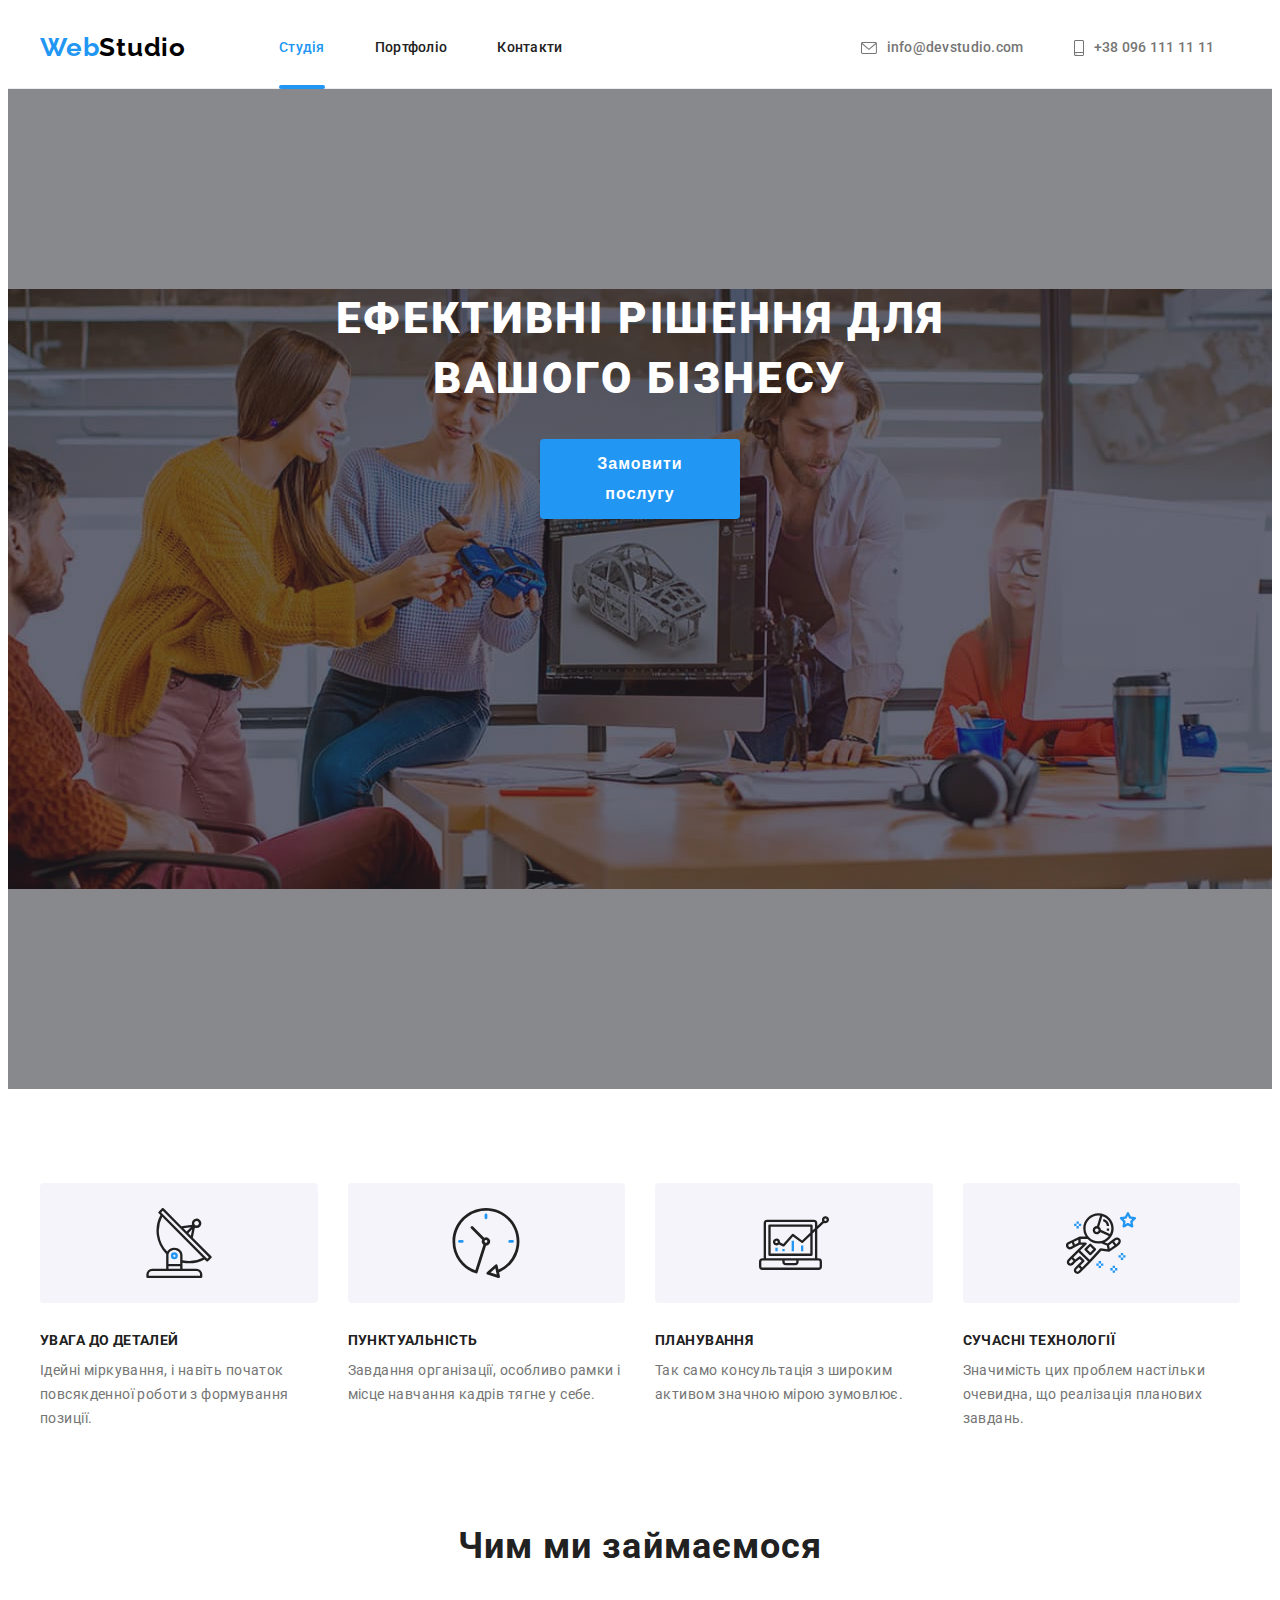
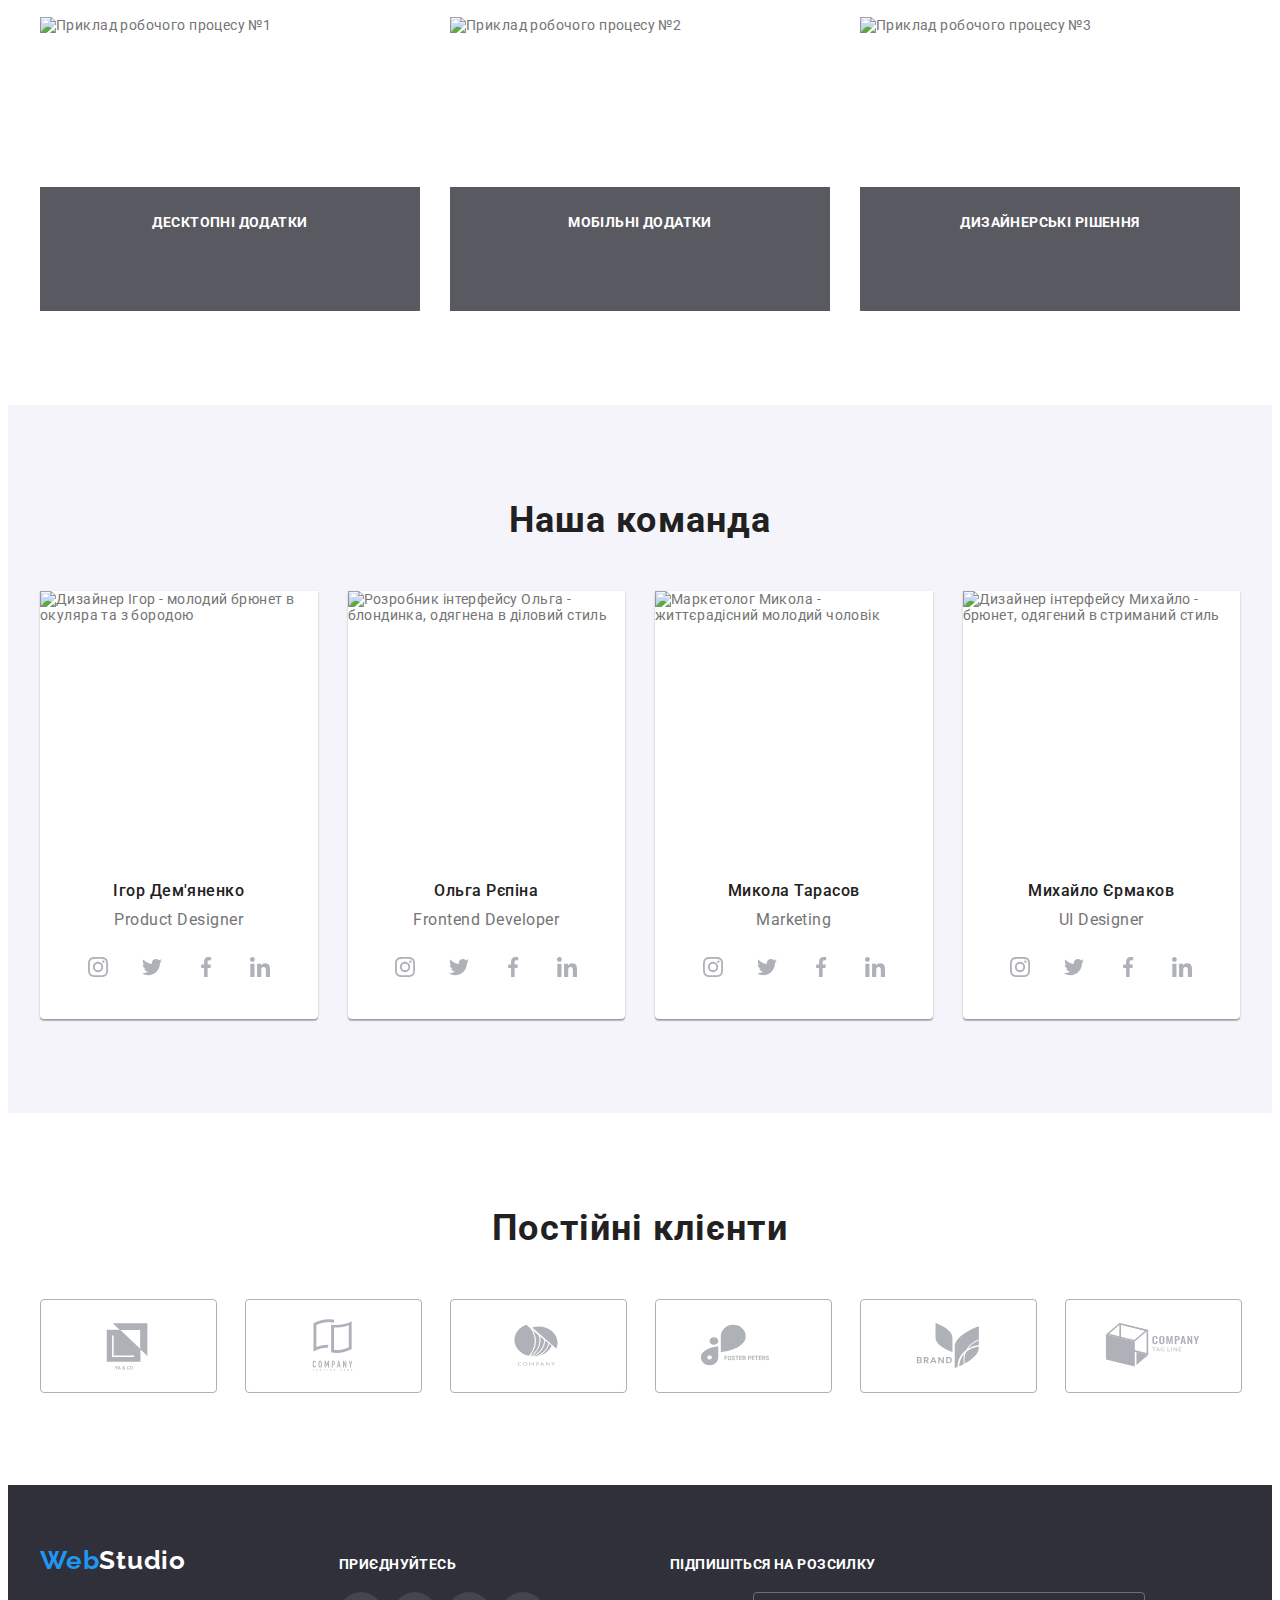
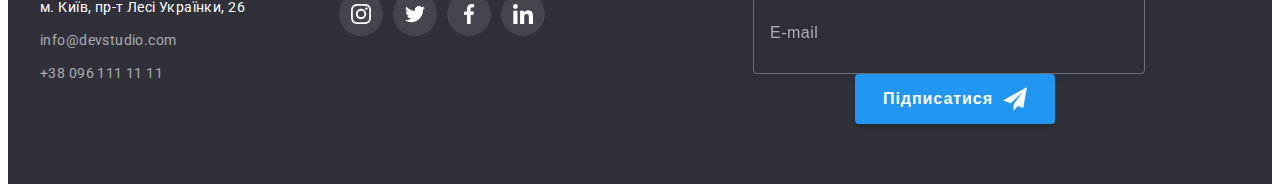
==== commit 98616f3d: "Hero-is-done" ====
--- a/index.html
+++ b/index.html
@@ -248,6 +248,9 @@
           <h2 class="team__title">Наша команда</h2>
           <ul class="team__list">
             <li class="team__list-item team-member">
+              <picture>
+                <source srcset="" />
+              </picture>
               <img
                 class="team-member__img"
                 src="./images/ihor-demyanenko.jpg"
--- a/css/main.min.css
+++ b/css/main.min.css
@@ -1 +1 @@
-:root{--primary-background-color: #ffffff;--secondary-background-color: #f5f4fa;--primary-text-color: #757575;--title-text-color: #212121;--title-text-bright-color: #ffffff;--logo-color: #2196f3;--logo--end-black: #000000;--logo--end-white: #ffffff;--active-link-color: #2196f3;--nav-link-color: #212121;--contact-link-color: #757575;--main-btn-color: #2196f3;--main-btn-text: #ffffff;--secondary-btn-color: #f5f4fa;--secondary-btn-text: #212121}body{font-family:"Roboto",-apple-system,BlinkMacSystemFont,avenir next,avenir,segoe ui,helvetica neue,helvetica,Cantarell,Ubuntu,roboto,noto,arial,sans-serif;background-color:var(--primary-background-color);color:var(--primary-text-color);font-size:14px;letter-spacing:.03em}.visually-hidden{position:absolute;width:1px;height:1px;margin:-1px;border:0;padding:0;white-space:nowrap;-webkit-clip-path:inset(100%);clip-path:inset(100%);clip:rect(0 0 0 0);overflow:hidden}.link{text-decoration:none}.section{padding-top:60px;padding-bottom:60px}@media screen and (min-width: 1200px){.section{padding-top:94px;padding-bottom:94px}}.container{margin:0 auto;padding-left:15px;padding-right:15px}@media screen and (min-width: 480px){.container{width:480px}}@media screen and (min-width: 768px){.container{width:768px}}@media screen and (min-width: 1200px){.container{width:1200px}}.button{display:block;border:none;border-radius:4px;cursor:pointer}.is-hidden{opacity:0;pointer-events:none;visibility:hidden}h1,h2,h3,h4,h5,h6,p{margin:0}ul{list-style:none;margin:0;padding:0}img{display:block;max-width:100%;height:auto}input:-webkit-autofill{-webkit-box-shadow:inset 0 0 0 50px #fff;-webkit-text-fill-color:#000}.logo{display:block;font-family:"Raleway",-apple-system,BlinkMacSystemFont,avenir next,avenir,segoe ui,helvetica neue,helvetica,Cantarell,Ubuntu,roboto,noto,arial,sans-serif;font-weight:700;font-size:24px;line-height:1.1666666667;letter-spacing:.03em;color:var(--logo-color)}@media screen and (min-width: 1200px){.logo{font-size:26px;line-height:1.19;letter-spacing:.03em}}.header__logo{padding:16px 0}@media screen and (min-width: 768px){.header__logo{padding:26px 0;margin-right:88px}}@media screen and (min-width: 1200px){.header__logo{padding-top:24px;padding-bottom:25px;margin-right:93px}}.logo--end-black{color:var(--logo--end-black)}.logo--end-white{color:var(--logo--end-white)}.header{font-weight:500;letter-spacing:.02em;line-height:1.14;border-bottom:1px solid #ececec}.header__container{position:relative;display:flex;align-items:center}.menu{display:flex}@media screen and (max-width: 767px){.menu{display:none}}.menu__navigation{margin-right:78px}@media screen and (min-width: 1200px){.menu__navigation{margin-right:300px}}.navigation__list{display:flex;gap:50px}.navigation__list-link,.menu__contacts-link{display:flex;padding:5px 0;transition:color 250ms cubic-bezier(0.4, 0, 0.2, 1)}.navigation__list-link:hover,.menu__contacts-link:hover{color:var(--active-link-color)}.navigation__list-link:focus,.menu__contacts-link:focus{color:var(--active-link-color)}.navigation__list-link{position:relative;color:var(--nav-link-color)}@media screen and (min-width: 768px){.navigation__list-link{padding:32px 0}}.navigation__list-link--current{color:var(--active-link-color)}.navigation__list-link--current:after{content:"";position:absolute;bottom:-1px;left:0;width:100%;height:4px;background:#2196f3;border-radius:2px}.menu__contacts{display:flex;flex-direction:column;justify-content:center}@media screen and (min-width: 1200px){.menu__contacts{flex-direction:row;gap:50px}}.menu__contacts-link{align-items:center;color:var(--contact-link-color)}@media screen and (max-width: 767px){.menu__contacts-link{font-size:12px;line-height:1.1666666667;letter-spacing:.02em}}@media screen and (min-width: 1200px){.menu__contacts-link{padding:32px 0}}.menu__contacts-icon{margin-right:8px;fill:currentColor}.menu__contacts-icon--letter{width:14px;height:10px}@media screen and (min-width: 1200px){.menu__contacts-icon--letter{width:16px;height:12px}}.menu__contacts-icon--phone{width:10px;height:14px}@media screen and (min-width: 1200px){.menu__contacts-icon--phone{width:10px;height:16px}}.mobile-menu-container{position:fixed;top:0;left:0;width:100vw;height:100dvh;padding:48px 40px;background-color:#fff;transform:translateX(100%)}.mobile-menu-container.is-open{transform:translateX(0)}@media screen and (min-width: 768px){.mobile-menu-container{display:none}}.menu-toggle{position:absolute;top:10px;right:15px;display:flex;align-items:center;justify-content:center;min-width:40px;min-height:40px;background:rgba(0,0,0,0)}.menu-toggle:hover,.menu-toggle:focus{color:#2196f3}.menu-toggle__icon{fill:currentColor}@media screen and (min-width: 768px){.menu-toggle--open{display:none}}.mobile-menu{height:100%;max-width:480px;margin:0 auto;display:flex;flex-direction:column;justify-content:space-between;overflow:auto}.mobile-navigation__list{display:flex;flex-direction:column;gap:32px}.mobile-navigation__list-link{display:block;font-weight:500;font-size:40px;line-height:1.175;letter-spacing:.02em;color:#212121}.mobile-navigation__list-link:hover,.mobile-navigation__list-link:focus{color:#2196f3}.mobile-menu__contacts{display:flex;flex-direction:column;gap:32px;margin-bottom:64px}.mobile-menu__contacts-item{font-weight:500;font-size:24px;line-height:1.1666666667;letter-spacing:.02em;color:#757575}.mobile-menu__contacts-item:first-child{font-size:34px;line-height:1.1764705882;letter-spacing:.02em;color:#2196f3}@media screen and (max-width: 380px){.mobile-menu__contacts-item:first-child{font-size:27px}}.mobile-menu__contacts-link{display:block;font-weight:inherit;font-size:inherit;line-height:inherit;letter-spacing:inherit;color:inherit}.mobile-menu__socials{display:flex}.mobile-menu__socials-item{position:relative;padding:0 10px}.mobile-menu__socials-item:first-child{padding-left:0}.mobile-menu__socials-item:last-child{padding-right:0}.mobile-menu__socials-item:not(:last-child):after{content:"";position:absolute;right:0;width:1px;height:22px;background:rgba(33,33,33,.2)}.mobile-menu__socials-item:hover+.mobile-menu__socials-item:not(:last-child):after{transform:rotate(90deg)}.mobile-menu__socials-link{font-weight:500;font-size:18px;line-height:1.2222222222;letter-spacing:.02em;color:#2196f3}@media screen and (max-width: 440px){.mobile-menu__socials-link{font-size:14px}}@media screen and (max-width: 380px){.mobile-menu__socials-link{font-size:12px}}.hero{padding:118px 0;margin:0 auto;width:100%;height:400px;background-color:#c4c4c4;background-image:linear-gradient(rgba(47, 48, 58, 0.4), rgba(47, 48, 58, 0.4)),url(../images/hero-img.jpg);background-repeat:no-repeat;background-position:center}.hero__title{margin:0 auto 30px auto;max-width:360px;text-align:center;font-weight:900;font-size:26px;line-height:1.6153846154;text-transform:uppercase;color:var(--title-text-bright-color);letter-spacing:.06em}.hero__btn{margin:0 auto;padding:10px 32px;display:flex;font-weight:700;font-size:16px;line-height:1.88;letter-spacing:.06em;box-shadow:0px 4px 4px rgba(0,0,0,.15);background:var(--main-btn-color);color:var(--main-btn-text);transition:background-color 250ms cubic-bezier(0.4, 0, 0.2, 1)}.hero__btn:hover{background-color:#188ce8}.hero__btn:focus{background-color:#188ce8}.benefits__list{display:flex;flex-wrap:wrap;gap:30px}.benefits__item{width:100%}@media screen and (min-width: 768px){.benefits__item{flex-basis:calc((100% - 30px)/2)}}@media screen and (min-width: 1200px){.benefits__item{flex-basis:calc((100% - 90px)/4)}}.benefits__item-icon-wrap{display:flex;align-items:center;justify-content:center;width:100%;height:120px;margin-bottom:30px;background-color:#f5f4fa;border-radius:4px}.benefits__item-title{margin-bottom:10px;font-size:inherit;line-height:1.14;text-transform:uppercase;color:var(--title-text-color)}@media screen and (max-width: 767px){.benefits__item-title{text-align:center}}.benefits__item-text{line-height:1.71;color:var(--primary-text-color)}.examples{padding-top:0}@media screen and (max-width: 1199px){.examples{display:none}}.examples__title{margin-bottom:50px;font-size:36px;line-height:1.17;text-align:center;letter-spacing:.03em;color:var(--title-text-color)}.examples__list{display:flex;gap:30px}.examples__item{position:relative;flex-basis:calc((100% - 60px)/3)}.examples__item-description{position:absolute;bottom:0;left:0;right:0;height:70px;padding:27px 0;background:rgba(47,48,58,.8);font-weight:700;font-size:14px;line-height:1.1428571429;text-align:center;letter-spacing:.03em;text-transform:uppercase;color:var(--title-text-bright-color)}.team{background:var(--secondary-background-color)}.team__title{margin-bottom:30px;font-size:28px;line-height:1.1785714286;text-align:center;letter-spacing:.03em;color:var(--title-text-color)}@media screen and (min-width: 1200px){.team__title{font-size:36px;line-height:1.17;margin-bottom:50px}}.team__list{display:flex;flex-wrap:wrap;gap:30px;background:inherit}.team__list-item{width:100%}@media screen and (min-width: 768px){.team__list-item{flex-basis:calc((100% - 30px)/2)}}@media screen and (min-width: 1200px){.team__list-item{flex-basis:calc((100% - 90px)/4)}}.team-member{border:none;border-radius:0px 0px 4px 4px;background:var(--primary-background-color);box-shadow:0px 1px 3px rgba(0,0,0,.12),0px 1px 1px rgba(0,0,0,.14),0px 2px 1px rgba(0,0,0,.2)}.team-member__content{padding-top:30px;padding-bottom:24px}@media screen and (min-width: 1200px){.team-member__content{padding-top:30px;padding-bottom:30px}}.team-member__title{margin-bottom:10px;font-weight:500;font-size:16px;line-height:1.19;text-align:center;letter-spacing:.03em;color:var(--title-text-color)}.team-member__text{margin-bottom:16px;font-size:16px;line-height:1.19;text-align:center;letter-spacing:.03em;color:var(--primary-text-color)}.socials{display:flex;justify-content:center;gap:10px}.socials__item{width:44px;height:44px}.socials__item-link{display:flex;width:100%;height:100%;align-items:center;justify-content:center;border-radius:50%;color:#afb1b8;transition:background-color 250ms cubic-bezier(0.4, 0, 0.2, 1),color 250ms cubic-bezier(0.4, 0, 0.2, 1)}.socials__item-link:hover{background-color:#2196f3;color:#fff}.socials__item-link:focus{background-color:#2196f3;color:#fff}.socials__item-icon{fill:currentColor}.clients__title{margin-bottom:30px;font-size:28px;line-height:1.1785714286;text-align:center;letter-spacing:.03em;color:#212121}@media screen and (min-width: 1200px){.clients__title{margin-bottom:50px;font-size:36px;line-height:1.1666666667}}.clients__list{display:flex;flex-wrap:wrap;gap:30px}.clients__item{flex-basis:calc((100% - 30px)/2);max-width:210px;height:92px}@media screen and (min-width: 768px){.clients__item{flex-basis:calc((100% - 60px)/3);max-width:226px}}@media screen and (min-width: 1200px){.clients__item{flex-basis:calc((100% - 150px)/6)}}.clients__item-link{display:flex;align-items:center;justify-content:center;width:100%;height:100%;border:1px solid #afb1b8;border-radius:4px;color:#afb1b8;transition:color 250ms cubic-bezier(0.4, 0, 0.2, 1),border-color 250ms cubic-bezier(0.4, 0, 0.2, 1)}.clients__item-link:hover{color:#2196f3;border-color:#2196f3}.clients__item-link:focus{color:#2196f3;border-color:#2196f3}.clients__item-icon{fill:currentColor}.portfolio__category-list{margin-bottom:50px}.category-list{display:flex;gap:8px;justify-content:center}.category-list__btn{min-width:73px;padding:6px 22px;background:var(--secondary-btn-color);font-weight:500;font-size:16px;line-height:1.62;text-align:center;letter-spacing:.03em;color:var(--secondary-btn-text);transition:background-color 250ms cubic-bezier(0.4, 0, 0.2, 1),color 250ms cubic-bezier(0.4, 0, 0.2, 1),box-shadow 250ms cubic-bezier(0.4, 0, 0.2, 1)}.category-list__btn:hover{background-color:var(--main-btn-color);color:var(--main-btn-text);box-shadow:0px 3px 1px rgba(0,0,0,.1),0px 1px 2px rgba(0,0,0,.08),0px 2px 2px rgba(0,0,0,.12)}.category-list__btn:focus{background-color:var(--main-btn-color);color:var(--main-btn-text);box-shadow:0px 3px 1px rgba(0,0,0,.1),0px 1px 2px rgba(0,0,0,.08),0px 2px 2px rgba(0,0,0,.12)}.category-list__btn--current{background-color:var(--main-btn-color);color:var(--main-btn-text);box-shadow:0px 3px 1px rgba(0,0,0,.1),0px 1px 2px rgba(0,0,0,.08),0px 2px 2px rgba(0,0,0,.12)}.portfolio-list{display:flex;flex-wrap:wrap;gap:30px}.portfolio-list__item{flex-basis:calc((100% - 60px)/3)}.portfolio-list__item-link{display:block;transition:box-shadow 250ms cubic-bezier(0.4, 0, 0.2, 1)}.portfolio-list__item-link:hover{box-shadow:0px 1px 1px rgba(0,0,0,.12),0px 4px 4px rgba(0,0,0,.06),1px 4px 6px rgba(0,0,0,.16)}.portfolio-list__item-link:focus{box-shadow:0px 1px 1px rgba(0,0,0,.12),0px 4px 4px rgba(0,0,0,.06),1px 4px 6px rgba(0,0,0,.16)}.portfolio-list__item-content{padding:20px 24px;border:1px solid #eee;border-top:0}.portfolio-list__item-title{margin-bottom:4px;font-size:18px;line-height:2;letter-spacing:.06em;color:var(--title-text-color)}.portfolio-item-text,.portfolio-list__item-text{font-size:16px;line-height:1.88;letter-spacing:.03em;color:var(--primary-text-color)}.portfolio-list__item-img-wrap{position:relative;overflow:hidden}.portfolio-list__item-overlay{position:absolute;top:0;left:0;width:100%;height:100%;padding:63px 24px;font-size:18px;line-height:1.56;letter-spacing:.03em;color:var(--title-text-bright-color);background:rgba(33,150,243,.9);transform:translateY(100%);opacity:0;transition:transform 250ms cubic-bezier(0.4, 0, 0.2, 1),opacity 250ms cubic-bezier(0.4, 0, 0.2, 1)}.portfolio-list__item-link:hover .portfolio-list__item-overlay{transform:translateY(0%);opacity:1}.portfolio-list__item-link:focus .portfolio-list__item-overlay{transform:translateY(0%);opacity:1}.backdrop{position:fixed;top:0;left:0;width:100%;height:100%;background:rgba(0,0,0,.2);opacity:1;transition:opacity 250ms cubic-bezier(0.4, 0, 0.2, 1)}.modal{position:absolute;top:50%;left:50%;transform:translate(-50%, -50%);width:528px;height:581px;visibility:visible;padding:40px;background-color:#fff;box-shadow:0px 1px 3px rgba(0,0,0,.12),0px 1px 1px rgba(0,0,0,.14),0px 2px 1px rgba(0,0,0,.2);border-radius:4px;transition:transform 250ms cubic-bezier(0.4, 0, 0.2, 1),opacity 250ms cubic-bezier(0.4, 0, 0.2, 1)}.backdrop.is-hidden .modal{opacity:0;transform:translate(-50%, -50%) perspective(200px) rotateY(0.5turn)}.modal__close-btn{position:absolute;top:8px;right:8px}.modal__title{display:block;margin-bottom:12px;font-size:20px;line-height:1.15;text-align:center;letter-spacing:.03em;color:var(--title-text-color)}.close-btn{display:flex;align-items:center;justify-content:center;width:30px;height:30px;background:#fff;border:1px solid rgba(0,0,0,.1);border-radius:50%}.close-btn:hover .close-btn__icon{fill:#2196f3}.close-btn__icon{transition:fill 250ms cubic-bezier(0.4, 0, 0.2, 1)}.modal-form__field{margin:0 auto 10px auto;position:relative;display:flex;flex-direction:column}.modal-form__field:nth-of-type(4n){margin-bottom:20px}.modal-form__input-wrap{position:relative}.modal-form__contact-label{margin-bottom:4px;font-weight:400;font-size:12px;line-height:1.1666666667;letter-spacing:.01em}.modal-form__input{width:100%;height:40px;max-width:448px;padding:12px 16px;border:1px solid rgba(33,33,33,.2);border-radius:4px;outline:rgba(0,0,0,0);color:#000;transition:border-color 250ms cubic-bezier(0.4, 0, 0.2, 1)}.modal-form__input--left-padding{padding-left:42px}.modal-form__input:hover{border-color:#2196f3}.modal-form__input:focus{border-color:#2196f3}.modal-form__icon{position:absolute;top:50%;left:12px;transform:translateY(-50%);transition:fill 250ms cubic-bezier(0.4, 0, 0.2, 1)}.modal-form__input:hover+.modal-form__icon{fill:#2196f3}.modal-form__input:focus+.modal-form__icon{fill:#2196f3}.modal-form__input:not(:-moz-placeholder-shown)+.modal-form__icon{fill:#2196f3}.modal-form__input:not(:-ms-input-placeholder)+.modal-form__icon{fill:#2196f3}.modal-form__input:not(:placeholder-shown)+.modal-form__icon{fill:#2196f3}.modal-form__comment{resize:none;height:120px}.modal-form__comment::-moz-placeholder{font-weight:400;font-size:12px;line-height:1.1666666667;letter-spacing:.01em;color:rgba(117,117,117,.5)}.modal-form__comment:-ms-input-placeholder{font-weight:400;font-size:12px;line-height:1.1666666667;letter-spacing:.01em;color:rgba(117,117,117,.5)}.modal-form__comment::placeholder{font-weight:400;font-size:12px;line-height:1.1666666667;letter-spacing:.01em;color:rgba(117,117,117,.5)}.modal-form__policy{margin-bottom:30px}.modal-form__btn{display:flex;align-items:center;margin:0 auto;padding:10px 52px;font-weight:700;font-size:16px;line-height:1.88;letter-spacing:.06em;color:var(--main-btn-text);text-align:center;background-color:#2196f3;box-shadow:0px 4px 4px rgba(0,0,0,.15);border-radius:4px;transition:background-color 250ms cubic-bezier(0.4, 0, 0.2, 1)}.modal-form__btn:hover{background-color:#188ce8}.modal-form__btn:focus{background-color:#188ce8}.policy__label{display:flex;gap:7px;align-items:center;justify-content:center;font-size:14px;line-height:1.71;letter-spacing:.03em;color:var(--primary-text-color)}.policy__checkbox-icon{fill:#fff;border:2px solid #212121;border-radius:2px;background-size:contain;transition:border-color 250ms cubic-bezier(0.4, 0, 0.2, 1),background-color 250ms cubic-bezier(0.4, 0, 0.2, 1)}.policy__checkbox:checked+.policy__checkbox-icon{border-color:rgba(0,0,0,0);background-color:#2196f3}.policy__checkbox:focus+.policy__checkbox-icon{outline:2px solid #2196f3}.policy__link{position:relative;color:var(--active-link-color)}.policy__link:after{content:"";position:absolute;bottom:5px;left:0;width:100%;height:1px;background:#2196f3}.footer{padding:60px 0;background:#2f303a}.footer__container{display:flex;flex-wrap:wrap;gap:60px;justify-content:center}.footer-contacts-join-wrap{display:flex;flex-direction:column;gap:60px}.footer__logo{margin-bottom:20px}@media screen and (max-width: 767px){.footer__logo{margin-bottom:28px;text-align:center}}@media screen and (max-width: 767px){.footer__address{text-align:center}}.footer__subscription{margin-left:auto}.add{color:rgba(255,255,255,.6);font-style:normal;line-height:1.71}.add__list-item:not(:last-child){margin-bottom:9px}.add__list-item:hover{color:var(--active-link-color)}.add__list-item:focus{color:var(--active-link-color)}.add__list-map{color:#fff;transition:color 250ms cubic-bezier(0.4, 0, 0.2, 1)}.add__list-map:hover{color:var(--active-link-color)}.add__list-map:focus{color:var(--active-link-color)}.add__list-link{color:inherit;transition:color 250ms cubic-bezier(0.4, 0, 0.2, 1)}.join__title{display:block;margin-bottom:20px;line-height:1.1428571429;letter-spacing:.03em;text-transform:uppercase;color:#fff}@media screen and (max-width: 767px){.join__title{text-align:center}}.socials__item-link--bg-gray-col-white{background-color:rgba(255,255,255,.1);color:#fff}.subscription{width:570px}.subscription__title{display:block;margin-bottom:20px;line-height:1.1428571429;text-transform:uppercase;color:var(--title-text-bright-color);text-align:center}.subscription__form{display:flex;flex-wrap:wrap;justify-content:center}.subscription__form-input{width:100%;max-width:450px;height:50px;padding:15px 16px;margin-bottom:20px;background-color:inherit;outline:rgba(0,0,0,0);font-weight:400;font-size:16px;line-height:1.25;letter-spacing:.03em;color:rgba(255,255,255,.6);border:1px solid rgba(255,255,255,.3);filter:drop-shadow(0px 4px 4px rgba(0, 0, 0, 0.15));border-radius:4px;transition:border-color 250ms cubic-bezier(0.4, 0, 0.2, 1)}.subscription__form-input:-webkit-autofill{-webkit-box-shadow:inset 0 0 0 50px #2f303a;-webkit-text-fill-color:rgba(255,255,255,.6)}.subscription__form-input:focus{border-color:#2196f3}.subscription__form-input::-moz-placeholder{font-weight:400;font-size:16px;line-height:1.25;letter-spacing:.03em;align-items:center;color:rgba(255,255,255,.6)}.subscription__form-input:-ms-input-placeholder{font-weight:400;font-size:16px;line-height:1.25;letter-spacing:.03em;align-items:center;color:rgba(255,255,255,.6)}.subscription__form-input::placeholder{font-weight:400;font-size:16px;line-height:1.25;letter-spacing:.03em;align-items:center;color:rgba(255,255,255,.6)}.subscription__form-btn{display:flex;padding:10px 28px;align-items:center;font-weight:700;font-size:16px;line-height:1.88;letter-spacing:.06em;color:var(--main-btn-text);background-color:var(--main-btn-color);box-shadow:0px 4px 4px rgba(0,0,0,.15);transition:background-color 250ms cubic-bezier(0.4, 0, 0.2, 1)}.subscription__form-btn:hover{background-color:#188ce8}.subscription__form-btn:focus{background-color:#188ce8}.subscription__form-btn-icon{margin-left:10px;fill:currentColor}/*# sourceMappingURL=main.min.css.map */+:root{--primary-background-color: #ffffff;--secondary-background-color: #f5f4fa;--primary-text-color: #757575;--title-text-color: #212121;--title-text-bright-color: #ffffff;--logo-color: #2196f3;--logo--end-black: #000000;--logo--end-white: #ffffff;--active-link-color: #2196f3;--nav-link-color: #212121;--contact-link-color: #757575;--main-btn-color: #2196f3;--main-btn-text: #ffffff;--secondary-btn-color: #f5f4fa;--secondary-btn-text: #212121}body{font-family:"Roboto",-apple-system,BlinkMacSystemFont,avenir next,avenir,segoe ui,helvetica neue,helvetica,Cantarell,Ubuntu,roboto,noto,arial,sans-serif;background-color:var(--primary-background-color);color:var(--primary-text-color);font-size:14px;letter-spacing:.03em}.visually-hidden{position:absolute;width:1px;height:1px;margin:-1px;border:0;padding:0;white-space:nowrap;-webkit-clip-path:inset(100%);clip-path:inset(100%);clip:rect(0 0 0 0);overflow:hidden}.link{text-decoration:none}.section{padding-top:60px;padding-bottom:60px}@media screen and (min-width: 1200px){.section{padding-top:94px;padding-bottom:94px}}.container{margin:0 auto;padding-left:15px;padding-right:15px}@media screen and (min-width: 480px){.container{width:480px}}@media screen and (min-width: 768px){.container{width:768px}}@media screen and (min-width: 1200px){.container{width:1200px}}.button{display:block;border:none;border-radius:4px;cursor:pointer}.is-hidden{opacity:0;pointer-events:none;visibility:hidden}h1,h2,h3,h4,h5,h6,p{margin:0}ul{list-style:none;margin:0;padding:0}img{display:block;max-width:100%;height:auto}input:-webkit-autofill{-webkit-box-shadow:inset 0 0 0 50px #fff;-webkit-text-fill-color:#000}.logo{display:block;font-family:"Raleway",-apple-system,BlinkMacSystemFont,avenir next,avenir,segoe ui,helvetica neue,helvetica,Cantarell,Ubuntu,roboto,noto,arial,sans-serif;font-weight:700;font-size:24px;line-height:1.1666666667;letter-spacing:.03em;color:var(--logo-color)}@media screen and (min-width: 1200px){.logo{font-size:26px;line-height:1.19;letter-spacing:.03em}}.header__logo{padding:16px 0}@media screen and (min-width: 768px){.header__logo{padding:26px 0;margin-right:88px}}@media screen and (min-width: 1200px){.header__logo{padding-top:24px;padding-bottom:25px;margin-right:93px}}.logo--end-black{color:var(--logo--end-black)}.logo--end-white{color:var(--logo--end-white)}.header{font-weight:500;letter-spacing:.02em;line-height:1.14;border-bottom:1px solid #ececec}.header__container{position:relative;display:flex;align-items:center}.menu{display:flex}@media screen and (max-width: 767px){.menu{display:none}}.menu__navigation{margin-right:78px}@media screen and (min-width: 1200px){.menu__navigation{margin-right:298px}}.navigation__list{display:flex;gap:50px}.navigation__list-link,.menu__contacts-link{display:flex;padding:5px 0;transition:color 250ms cubic-bezier(0.4, 0, 0.2, 1)}.navigation__list-link:hover,.menu__contacts-link:hover{color:var(--active-link-color)}.navigation__list-link:focus,.menu__contacts-link:focus{color:var(--active-link-color)}.navigation__list-link{position:relative;color:var(--nav-link-color)}@media screen and (min-width: 768px){.navigation__list-link{padding:32px 0}}.navigation__list-link--current{color:var(--active-link-color)}.navigation__list-link--current:after{content:"";position:absolute;bottom:-1px;left:0;width:100%;height:4px;background:#2196f3;border-radius:2px}.menu__contacts{display:flex;flex-direction:column;justify-content:center}@media screen and (min-width: 1200px){.menu__contacts{flex-direction:row;gap:50px}}.menu__contacts-link{align-items:center;color:var(--contact-link-color)}@media screen and (max-width: 767px){.menu__contacts-link{font-size:12px;line-height:1.1666666667;letter-spacing:.02em}}@media screen and (min-width: 1200px){.menu__contacts-link{padding:32px 0}}.menu__contacts-icon{margin-right:8px;fill:currentColor}@media screen and (min-width: 1200px){.menu__contacts-icon{margin-right:10px}}.menu__contacts-icon--letter{width:14px;height:10px}@media screen and (min-width: 1200px){.menu__contacts-icon--letter{width:16px;height:12px}}.menu__contacts-icon--phone{width:10px;height:14px}@media screen and (min-width: 1200px){.menu__contacts-icon--phone{width:10px;height:16px}}.mobile-menu-container{position:fixed;top:0;left:0;width:100vw;height:100dvh;padding:48px 40px;background-color:#fff;transform:translateX(100%)}.mobile-menu-container.is-open{transform:translateX(0)}@media screen and (min-width: 768px){.mobile-menu-container{display:none}}.menu-toggle{position:absolute;top:10px;right:15px;display:flex;align-items:center;justify-content:center;min-width:40px;min-height:40px;background:rgba(0,0,0,0)}.menu-toggle:hover,.menu-toggle:focus{color:#2196f3}.menu-toggle__icon{fill:currentColor}@media screen and (min-width: 768px){.menu-toggle--open{display:none}}.mobile-menu{height:100%;max-width:480px;margin:0 auto;display:flex;flex-direction:column;justify-content:space-between;overflow:auto}.mobile-navigation__list{display:flex;flex-direction:column;gap:32px}.mobile-navigation__list-link{display:block;font-weight:500;font-size:40px;line-height:1.175;letter-spacing:.02em;color:#212121}.mobile-navigation__list-link:hover,.mobile-navigation__list-link:focus{color:#2196f3}.mobile-menu__contacts{display:flex;flex-direction:column;gap:32px;margin-bottom:64px}.mobile-menu__contacts-item{font-weight:500;font-size:24px;line-height:1.1666666667;letter-spacing:.02em;color:#757575}.mobile-menu__contacts-item:first-child{font-size:34px;line-height:1.1764705882;letter-spacing:.02em;color:#2196f3}@media screen and (max-width: 380px){.mobile-menu__contacts-item:first-child{font-size:27px}}.mobile-menu__contacts-link{display:block;font-weight:inherit;font-size:inherit;line-height:inherit;letter-spacing:inherit;color:inherit}.mobile-menu__socials{display:flex}.mobile-menu__socials-item{position:relative;padding:0 10px}.mobile-menu__socials-item:first-child{padding-left:0}.mobile-menu__socials-item:last-child{padding-right:0}.mobile-menu__socials-item:not(:last-child):after{content:"";position:absolute;right:0;width:1px;height:22px;background:rgba(33,33,33,.2)}.mobile-menu__socials-item:hover+.mobile-menu__socials-item:not(:last-child):after{transform:rotate(90deg)}.mobile-menu__socials-link{font-weight:500;font-size:18px;line-height:1.2222222222;letter-spacing:.02em;color:#2196f3}@media screen and (max-width: 440px){.mobile-menu__socials-link{font-size:14px}}@media screen and (max-width: 380px){.mobile-menu__socials-link{font-size:12px}}.hero{padding:118px 0;margin:0 auto;width:100%;height:400px;background-color:#c4c4c4;background-image:linear-gradient(rgba(47, 48, 58, 0.4), rgba(47, 48, 58, 0.4)),url(../../images/index-hero-bg/hero-bg-mob.jpg);background-repeat:no-repeat;background-position:center}@media(min-device-pixel-ratio: 2),(-webkit-min-device-pixel-ratio: 2),(min-resolution: 192dpi),(min-resolution: 2dppx){.hero{background-image:linear-gradient(rgba(47, 48, 58, 0.4), rgba(47, 48, 58, 0.4)),url(../../images/index-hero-bg/hero-bg-mob-2x.jpg)}}@media screen and (min-width: 480px){.hero{background-image:linear-gradient(rgba(47, 48, 58, 0.4), rgba(47, 48, 58, 0.4)),url(../../images/index-hero-bg/hero-bg-tab.jpg)}}@media screen and (min-width: 480px)and (min-device-pixel-ratio: 2),screen and (min-width: 480px)and (-webkit-min-device-pixel-ratio: 2),screen and (min-width: 480px)and (min-resolution: 192dpi),screen and (min-width: 480px)and (min-resolution: 2dppx){.hero{background-image:linear-gradient(rgba(47, 48, 58, 0.4), rgba(47, 48, 58, 0.4)),url(../../images/index-hero-bg/hero-bg-tab-2x.jpg)}}@media screen and (min-width: 768px){.hero{background-image:linear-gradient(rgba(47, 48, 58, 0.4), rgba(47, 48, 58, 0.4)),url(../../images/index-hero-bg/hero-bg-desk.jpg)}}@media screen and (min-width: 768px)and (min-device-pixel-ratio: 2),screen and (min-width: 768px)and (-webkit-min-device-pixel-ratio: 2),screen and (min-width: 768px)and (min-resolution: 192dpi),screen and (min-width: 768px)and (min-resolution: 2dppx){.hero{background-image:linear-gradient(rgba(47, 48, 58, 0.4), rgba(47, 48, 58, 0.4)),url(../../images/index-hero-bg/hero-bg-desk-2x.jpg)}}@media screen and (min-width: 1200px){.hero{max-width:1600px;height:600px;padding:200px 0}}.hero__title{margin:0 auto 30px auto;max-width:360px;text-align:center;font-weight:900;font-size:26px;line-height:1.6153846154;text-transform:uppercase;color:var(--title-text-bright-color);letter-spacing:.06em}@media screen and (min-width: 1200px){.hero__title{max-width:696px;font-size:44px;line-height:1.36}}.hero__btn{display:flex;align-items:center;text-align:center;max-width:200px;margin:0 auto;padding:10px 23px;display:flex;font-weight:700;font-size:16px;line-height:1.88;letter-spacing:.06em;box-shadow:0px 4px 4px rgba(0,0,0,.15);background:var(--main-btn-color);color:var(--main-btn-text);transition:background-color 250ms cubic-bezier(0.4, 0, 0.2, 1)}.hero__btn:hover{background-color:#188ce8}.hero__btn:focus{background-color:#188ce8}.benefits__list{display:flex;flex-wrap:wrap;gap:30px}.benefits__item{width:100%}@media screen and (min-width: 768px){.benefits__item{flex-basis:calc((100% - 30px)/2)}}@media screen and (min-width: 1200px){.benefits__item{flex-basis:calc((100% - 90px)/4)}}.benefits__item-icon-wrap{display:flex;align-items:center;justify-content:center;width:100%;height:120px;margin-bottom:30px;background-color:#f5f4fa;border-radius:4px}.benefits__item-title{margin-bottom:10px;font-size:inherit;line-height:1.14;text-transform:uppercase;color:var(--title-text-color)}@media screen and (max-width: 767px){.benefits__item-title{text-align:center}}.benefits__item-text{line-height:1.71;color:var(--primary-text-color)}.examples{padding-top:0}@media screen and (max-width: 1199px){.examples{display:none}}.examples__title{margin-bottom:50px;font-size:36px;line-height:1.17;text-align:center;letter-spacing:.03em;color:var(--title-text-color)}.examples__list{display:flex;gap:30px}.examples__item{position:relative;flex-basis:calc((100% - 60px)/3)}.examples__item-description{position:absolute;bottom:0;left:0;right:0;height:70px;padding:27px 0;background:rgba(47,48,58,.8);font-weight:700;font-size:14px;line-height:1.1428571429;text-align:center;letter-spacing:.03em;text-transform:uppercase;color:var(--title-text-bright-color)}.team{background:var(--secondary-background-color)}.team__title{margin-bottom:30px;font-size:28px;line-height:1.1785714286;text-align:center;letter-spacing:.03em;color:var(--title-text-color)}@media screen and (min-width: 1200px){.team__title{font-size:36px;line-height:1.17;margin-bottom:50px}}.team__list{display:flex;flex-wrap:wrap;gap:30px;background:inherit}.team__list-item{width:100%}@media screen and (min-width: 768px){.team__list-item{flex-basis:calc((100% - 30px)/2)}}@media screen and (min-width: 1200px){.team__list-item{flex-basis:calc((100% - 90px)/4)}}.team-member{border:none;border-radius:0px 0px 4px 4px;background:var(--primary-background-color);box-shadow:0px 1px 3px rgba(0,0,0,.12),0px 1px 1px rgba(0,0,0,.14),0px 2px 1px rgba(0,0,0,.2)}.team-member__content{padding-top:30px;padding-bottom:24px}@media screen and (min-width: 1200px){.team-member__content{padding-top:30px;padding-bottom:30px}}.team-member__title{margin-bottom:10px;font-weight:500;font-size:16px;line-height:1.19;text-align:center;letter-spacing:.03em;color:var(--title-text-color)}.team-member__text{margin-bottom:16px;font-size:16px;line-height:1.19;text-align:center;letter-spacing:.03em;color:var(--primary-text-color)}.socials{display:flex;justify-content:center;gap:10px}.socials__item{width:44px;height:44px}.socials__item-link{display:flex;width:100%;height:100%;align-items:center;justify-content:center;border-radius:50%;color:#afb1b8;transition:background-color 250ms cubic-bezier(0.4, 0, 0.2, 1),color 250ms cubic-bezier(0.4, 0, 0.2, 1)}.socials__item-link:hover{background-color:#2196f3;color:#fff}.socials__item-link:focus{background-color:#2196f3;color:#fff}.socials__item-icon{fill:currentColor}.clients__title{margin-bottom:30px;font-size:28px;line-height:1.1785714286;text-align:center;letter-spacing:.03em;color:#212121}@media screen and (min-width: 1200px){.clients__title{margin-bottom:50px;font-size:36px;line-height:1.1666666667}}.clients__list{display:flex;flex-wrap:wrap;gap:30px}.clients__item{flex-basis:calc((100% - 30px)/2);max-width:210px;height:92px}@media screen and (min-width: 768px){.clients__item{flex-basis:calc((100% - 60px)/3);max-width:226px}}@media screen and (min-width: 1200px){.clients__item{flex-basis:calc((100% - 150px)/6)}}.clients__item-link{display:flex;align-items:center;justify-content:center;width:100%;height:100%;border:1px solid #afb1b8;border-radius:4px;color:#afb1b8;transition:color 250ms cubic-bezier(0.4, 0, 0.2, 1),border-color 250ms cubic-bezier(0.4, 0, 0.2, 1)}.clients__item-link:hover{color:#2196f3;border-color:#2196f3}.clients__item-link:focus{color:#2196f3;border-color:#2196f3}.clients__item-icon{fill:currentColor}.portfolio__category-list{margin-bottom:50px}.category-list{display:flex;gap:8px;justify-content:center}.category-list__btn{min-width:73px;padding:6px 22px;background:var(--secondary-btn-color);font-weight:500;font-size:16px;line-height:1.62;text-align:center;letter-spacing:.03em;color:var(--secondary-btn-text);transition:background-color 250ms cubic-bezier(0.4, 0, 0.2, 1),color 250ms cubic-bezier(0.4, 0, 0.2, 1),box-shadow 250ms cubic-bezier(0.4, 0, 0.2, 1)}.category-list__btn:hover{background-color:var(--main-btn-color);color:var(--main-btn-text);box-shadow:0px 3px 1px rgba(0,0,0,.1),0px 1px 2px rgba(0,0,0,.08),0px 2px 2px rgba(0,0,0,.12)}.category-list__btn:focus{background-color:var(--main-btn-color);color:var(--main-btn-text);box-shadow:0px 3px 1px rgba(0,0,0,.1),0px 1px 2px rgba(0,0,0,.08),0px 2px 2px rgba(0,0,0,.12)}.category-list__btn--current{background-color:var(--main-btn-color);color:var(--main-btn-text);box-shadow:0px 3px 1px rgba(0,0,0,.1),0px 1px 2px rgba(0,0,0,.08),0px 2px 2px rgba(0,0,0,.12)}.portfolio-list{display:flex;flex-wrap:wrap;gap:30px}.portfolio-list__item{flex-basis:calc((100% - 60px)/3)}.portfolio-list__item-link{display:block;transition:box-shadow 250ms cubic-bezier(0.4, 0, 0.2, 1)}.portfolio-list__item-link:hover{box-shadow:0px 1px 1px rgba(0,0,0,.12),0px 4px 4px rgba(0,0,0,.06),1px 4px 6px rgba(0,0,0,.16)}.portfolio-list__item-link:focus{box-shadow:0px 1px 1px rgba(0,0,0,.12),0px 4px 4px rgba(0,0,0,.06),1px 4px 6px rgba(0,0,0,.16)}.portfolio-list__item-content{padding:20px 24px;border:1px solid #eee;border-top:0}.portfolio-list__item-title{margin-bottom:4px;font-size:18px;line-height:2;letter-spacing:.06em;color:var(--title-text-color)}.portfolio-item-text,.portfolio-list__item-text{font-size:16px;line-height:1.88;letter-spacing:.03em;color:var(--primary-text-color)}.portfolio-list__item-img-wrap{position:relative;overflow:hidden}.portfolio-list__item-overlay{position:absolute;top:0;left:0;width:100%;height:100%;padding:63px 24px;font-size:18px;line-height:1.56;letter-spacing:.03em;color:var(--title-text-bright-color);background:rgba(33,150,243,.9);transform:translateY(100%);opacity:0;transition:transform 250ms cubic-bezier(0.4, 0, 0.2, 1),opacity 250ms cubic-bezier(0.4, 0, 0.2, 1)}.portfolio-list__item-link:hover .portfolio-list__item-overlay{transform:translateY(0%);opacity:1}.portfolio-list__item-link:focus .portfolio-list__item-overlay{transform:translateY(0%);opacity:1}.backdrop{position:fixed;top:0;left:0;width:100%;height:100%;background:rgba(0,0,0,.2);opacity:1;transition:opacity 250ms cubic-bezier(0.4, 0, 0.2, 1)}.modal{position:absolute;top:50%;left:50%;transform:translate(-50%, -50%);width:528px;height:581px;visibility:visible;padding:40px;background-color:#fff;box-shadow:0px 1px 3px rgba(0,0,0,.12),0px 1px 1px rgba(0,0,0,.14),0px 2px 1px rgba(0,0,0,.2);border-radius:4px;transition:transform 250ms cubic-bezier(0.4, 0, 0.2, 1),opacity 250ms cubic-bezier(0.4, 0, 0.2, 1)}.backdrop.is-hidden .modal{opacity:0;transform:translate(-50%, -50%) perspective(200px) rotateY(0.5turn)}.modal__close-btn{position:absolute;top:8px;right:8px}.modal__title{display:block;margin-bottom:12px;font-size:20px;line-height:1.15;text-align:center;letter-spacing:.03em;color:var(--title-text-color)}.close-btn{display:flex;align-items:center;justify-content:center;width:30px;height:30px;background:#fff;border:1px solid rgba(0,0,0,.1);border-radius:50%}.close-btn:hover .close-btn__icon{fill:#2196f3}.close-btn__icon{transition:fill 250ms cubic-bezier(0.4, 0, 0.2, 1)}.modal-form__field{margin:0 auto 10px auto;position:relative;display:flex;flex-direction:column}.modal-form__field:nth-of-type(4n){margin-bottom:20px}.modal-form__input-wrap{position:relative}.modal-form__contact-label{margin-bottom:4px;font-weight:400;font-size:12px;line-height:1.1666666667;letter-spacing:.01em}.modal-form__input{width:100%;height:40px;max-width:448px;padding:12px 16px;border:1px solid rgba(33,33,33,.2);border-radius:4px;outline:rgba(0,0,0,0);color:#000;transition:border-color 250ms cubic-bezier(0.4, 0, 0.2, 1)}.modal-form__input--left-padding{padding-left:42px}.modal-form__input:hover{border-color:#2196f3}.modal-form__input:focus{border-color:#2196f3}.modal-form__icon{position:absolute;top:50%;left:12px;transform:translateY(-50%);transition:fill 250ms cubic-bezier(0.4, 0, 0.2, 1)}.modal-form__input:hover+.modal-form__icon{fill:#2196f3}.modal-form__input:focus+.modal-form__icon{fill:#2196f3}.modal-form__input:not(:-moz-placeholder-shown)+.modal-form__icon{fill:#2196f3}.modal-form__input:not(:-ms-input-placeholder)+.modal-form__icon{fill:#2196f3}.modal-form__input:not(:placeholder-shown)+.modal-form__icon{fill:#2196f3}.modal-form__comment{resize:none;height:120px}.modal-form__comment::-moz-placeholder{font-weight:400;font-size:12px;line-height:1.1666666667;letter-spacing:.01em;color:rgba(117,117,117,.5)}.modal-form__comment:-ms-input-placeholder{font-weight:400;font-size:12px;line-height:1.1666666667;letter-spacing:.01em;color:rgba(117,117,117,.5)}.modal-form__comment::placeholder{font-weight:400;font-size:12px;line-height:1.1666666667;letter-spacing:.01em;color:rgba(117,117,117,.5)}.modal-form__policy{margin-bottom:30px}.modal-form__btn{display:flex;align-items:center;margin:0 auto;padding:10px 52px;font-weight:700;font-size:16px;line-height:1.88;letter-spacing:.06em;color:var(--main-btn-text);text-align:center;background-color:#2196f3;box-shadow:0px 4px 4px rgba(0,0,0,.15);border-radius:4px;transition:background-color 250ms cubic-bezier(0.4, 0, 0.2, 1)}.modal-form__btn:hover{background-color:#188ce8}.modal-form__btn:focus{background-color:#188ce8}.policy__label{display:flex;gap:7px;align-items:center;justify-content:center;font-size:14px;line-height:1.71;letter-spacing:.03em;color:var(--primary-text-color)}.policy__checkbox-icon{fill:#fff;border:2px solid #212121;border-radius:2px;background-size:contain;transition:border-color 250ms cubic-bezier(0.4, 0, 0.2, 1),background-color 250ms cubic-bezier(0.4, 0, 0.2, 1)}.policy__checkbox:checked+.policy__checkbox-icon{border-color:rgba(0,0,0,0);background-color:#2196f3}.policy__checkbox:focus+.policy__checkbox-icon{outline:2px solid #2196f3}.policy__link{position:relative;color:var(--active-link-color)}.policy__link:after{content:"";position:absolute;bottom:5px;left:0;width:100%;height:1px;background:#2196f3}.footer{padding:60px 0;background:#2f303a}.footer__container{display:flex;flex-wrap:wrap;gap:60px;justify-content:center}@media screen and (min-width: 1200px){.footer__container{flex-direction:row;align-items:baseline}}.footer-contacts-join-wrap{display:flex;flex-direction:column;gap:60px}@media screen and (min-width: 768px){.footer-contacts-join-wrap{flex-direction:row;gap:165px}}@media screen and (min-width: 1200px){.footer-contacts-join-wrap{gap:94px;align-items:baseline;margin-right:auto}}.footer__logo{margin-bottom:20px}@media screen and (max-width: 1199px){.footer__logo{margin-bottom:28px;text-align:center}}@media screen and (max-width: 1199px){.footer__address{text-align:center}}.add{color:rgba(255,255,255,.6);font-style:normal;line-height:1.71}.add__list-item:not(:last-child){margin-bottom:9px}.add__list-item:hover{color:var(--active-link-color)}.add__list-item:focus{color:var(--active-link-color)}.add__list-map{color:#fff;transition:color 250ms cubic-bezier(0.4, 0, 0.2, 1)}.add__list-map:hover{color:var(--active-link-color)}.add__list-map:focus{color:var(--active-link-color)}.add__list-link{color:inherit;transition:color 250ms cubic-bezier(0.4, 0, 0.2, 1)}.join__title{display:block;margin-bottom:20px;line-height:1.1428571429;letter-spacing:.03em;text-transform:uppercase;color:#fff}@media screen and (max-width: 1199px){.join__title{text-align:center}}.socials__item-link--bg-gray-col-white{background-color:rgba(255,255,255,.1);color:#fff}.subscription{width:570px}.subscription__title{display:block;margin-bottom:20px;line-height:1.1428571429;text-transform:uppercase;color:var(--title-text-bright-color)}@media screen and (max-width: 1199px){.subscription__title{text-align:center}}.subscription__form{display:flex;flex-wrap:wrap;justify-content:center}.subscription__form-input{width:100%;max-width:450px;height:50px;padding:15px 16px;margin-bottom:20px;background-color:inherit;outline:rgba(0,0,0,0);font-weight:400;font-size:16px;line-height:1.25;letter-spacing:.03em;color:rgba(255,255,255,.6);border:1px solid rgba(255,255,255,.3);filter:drop-shadow(0px 4px 4px rgba(0, 0, 0, 0.15));border-radius:4px;transition:border-color 250ms cubic-bezier(0.4, 0, 0.2, 1)}@media screen and (min-width: 1200px){.subscription__form-input{width:358px;margin-right:12px;margin-bottom:0}}.subscription__form-input:-webkit-autofill{-webkit-box-shadow:inset 0 0 0 50px #2f303a;-webkit-text-fill-color:rgba(255,255,255,.6)}.subscription__form-input:focus{border-color:#2196f3}.subscription__form-input::-moz-placeholder{font-weight:400;font-size:16px;line-height:1.25;letter-spacing:.03em;align-items:center;color:rgba(255,255,255,.6)}.subscription__form-input:-ms-input-placeholder{font-weight:400;font-size:16px;line-height:1.25;letter-spacing:.03em;align-items:center;color:rgba(255,255,255,.6)}.subscription__form-input::placeholder{font-weight:400;font-size:16px;line-height:1.25;letter-spacing:.03em;align-items:center;color:rgba(255,255,255,.6)}.subscription__form-btn{display:flex;padding:10px 28px;align-items:center;font-weight:700;font-size:16px;line-height:1.88;letter-spacing:.06em;color:var(--main-btn-text);background-color:var(--main-btn-color);box-shadow:0px 4px 4px rgba(0,0,0,.15);transition:background-color 250ms cubic-bezier(0.4, 0, 0.2, 1)}.subscription__form-btn:hover{background-color:#188ce8}.subscription__form-btn:focus{background-color:#188ce8}.subscription__form-btn-icon{margin-left:10px;fill:currentColor}/*# sourceMappingURL=main.min.css.map */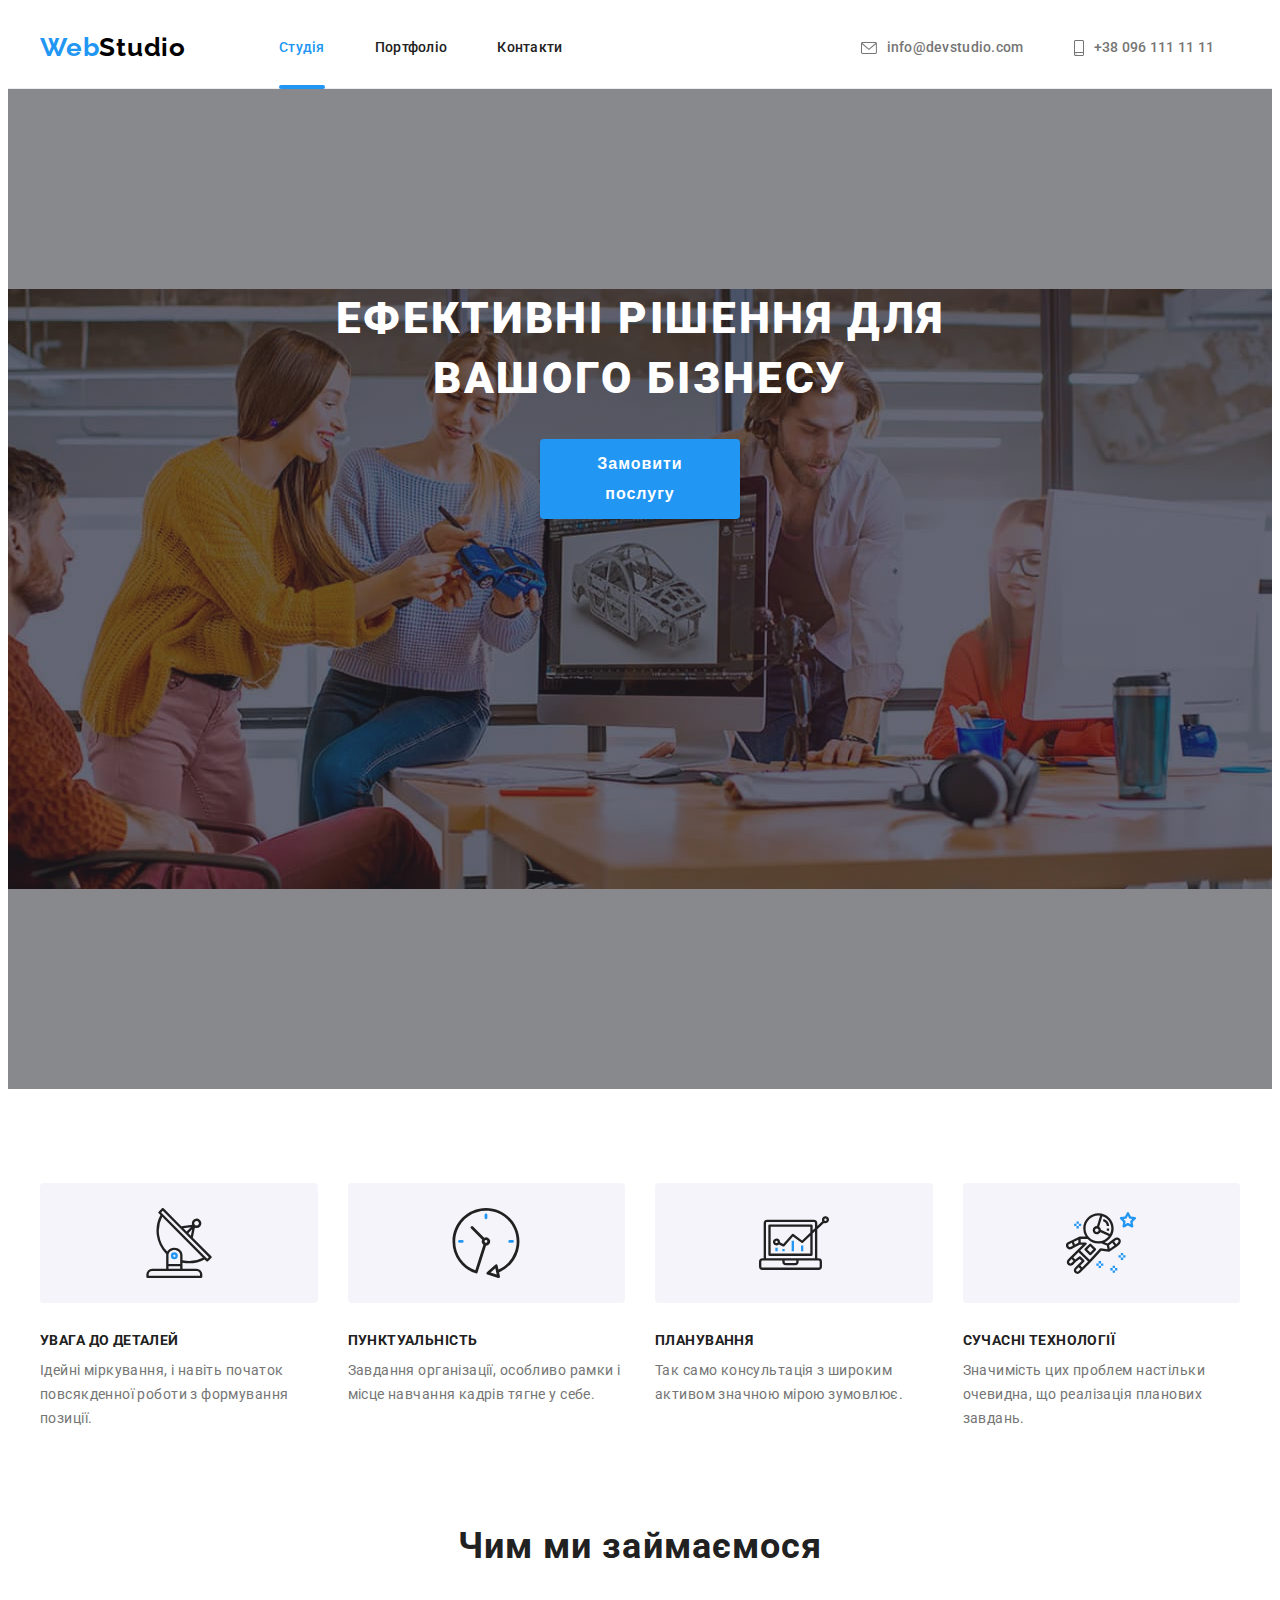
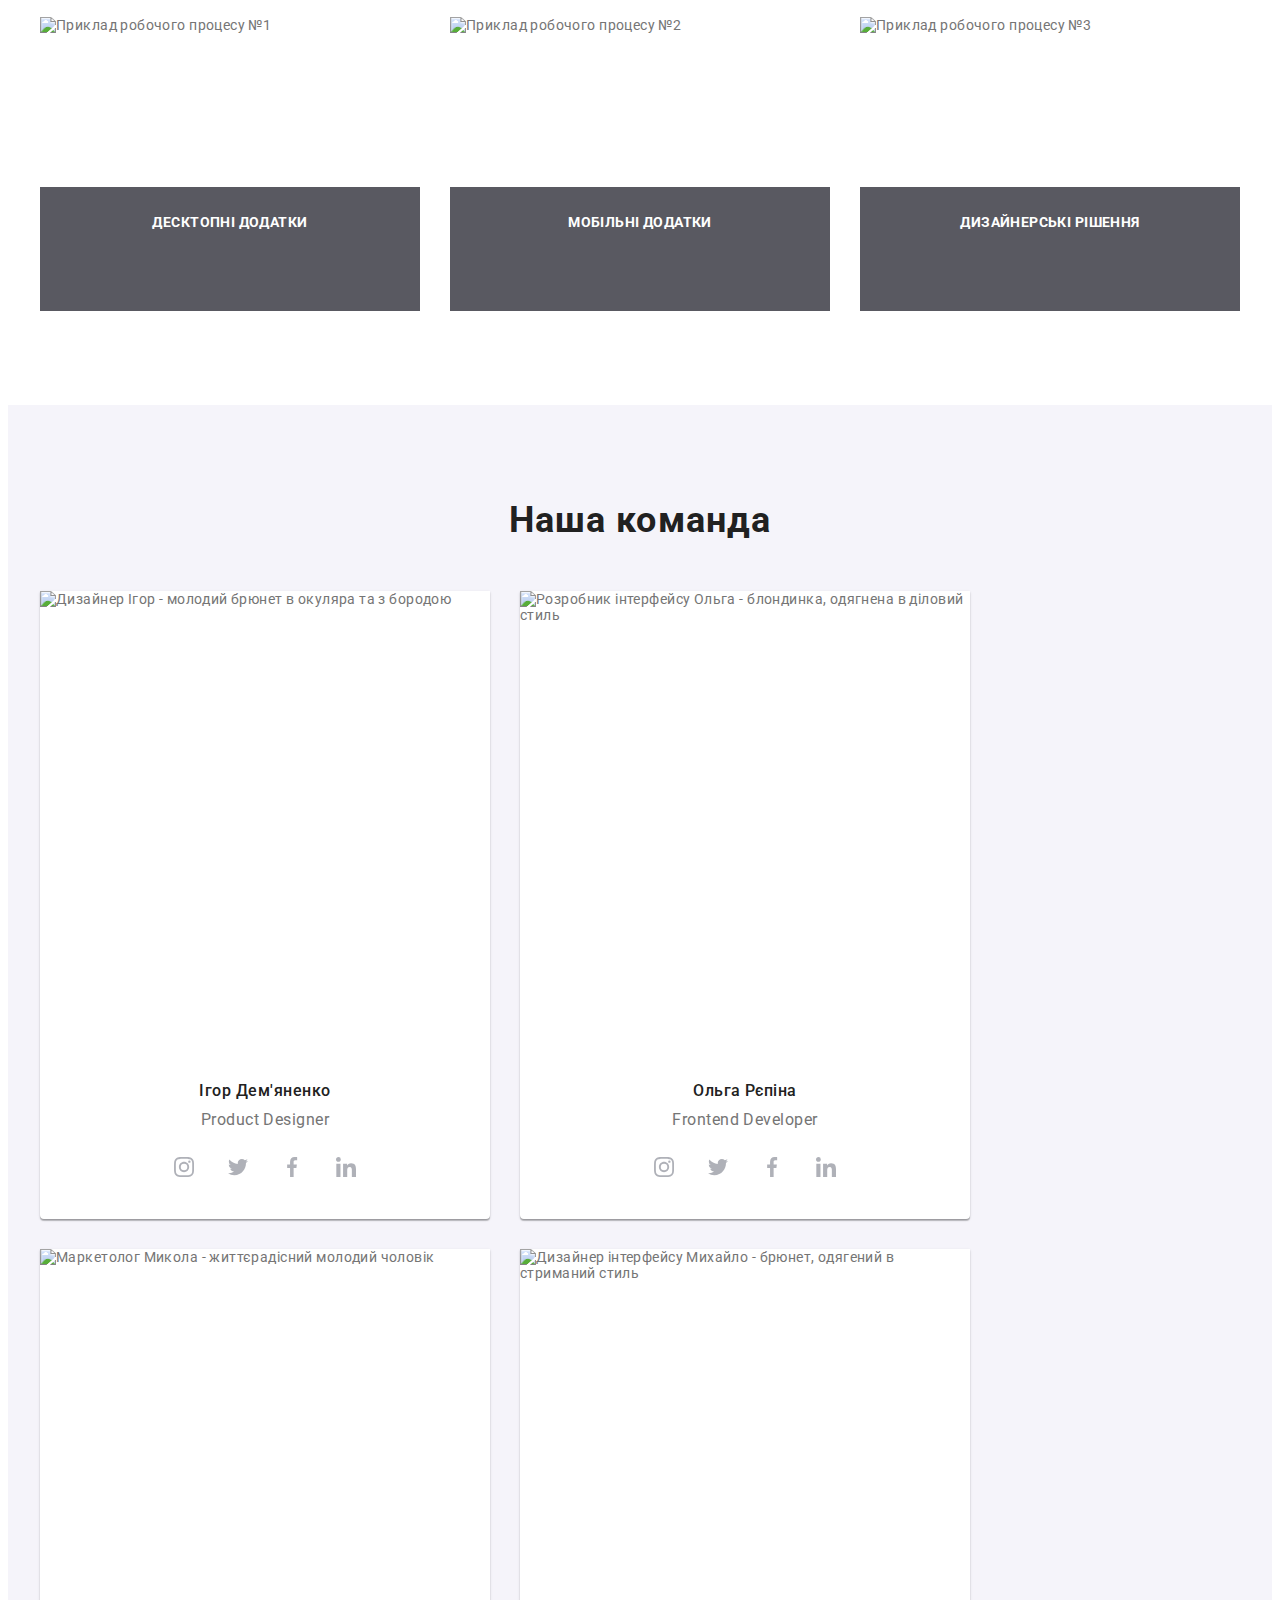
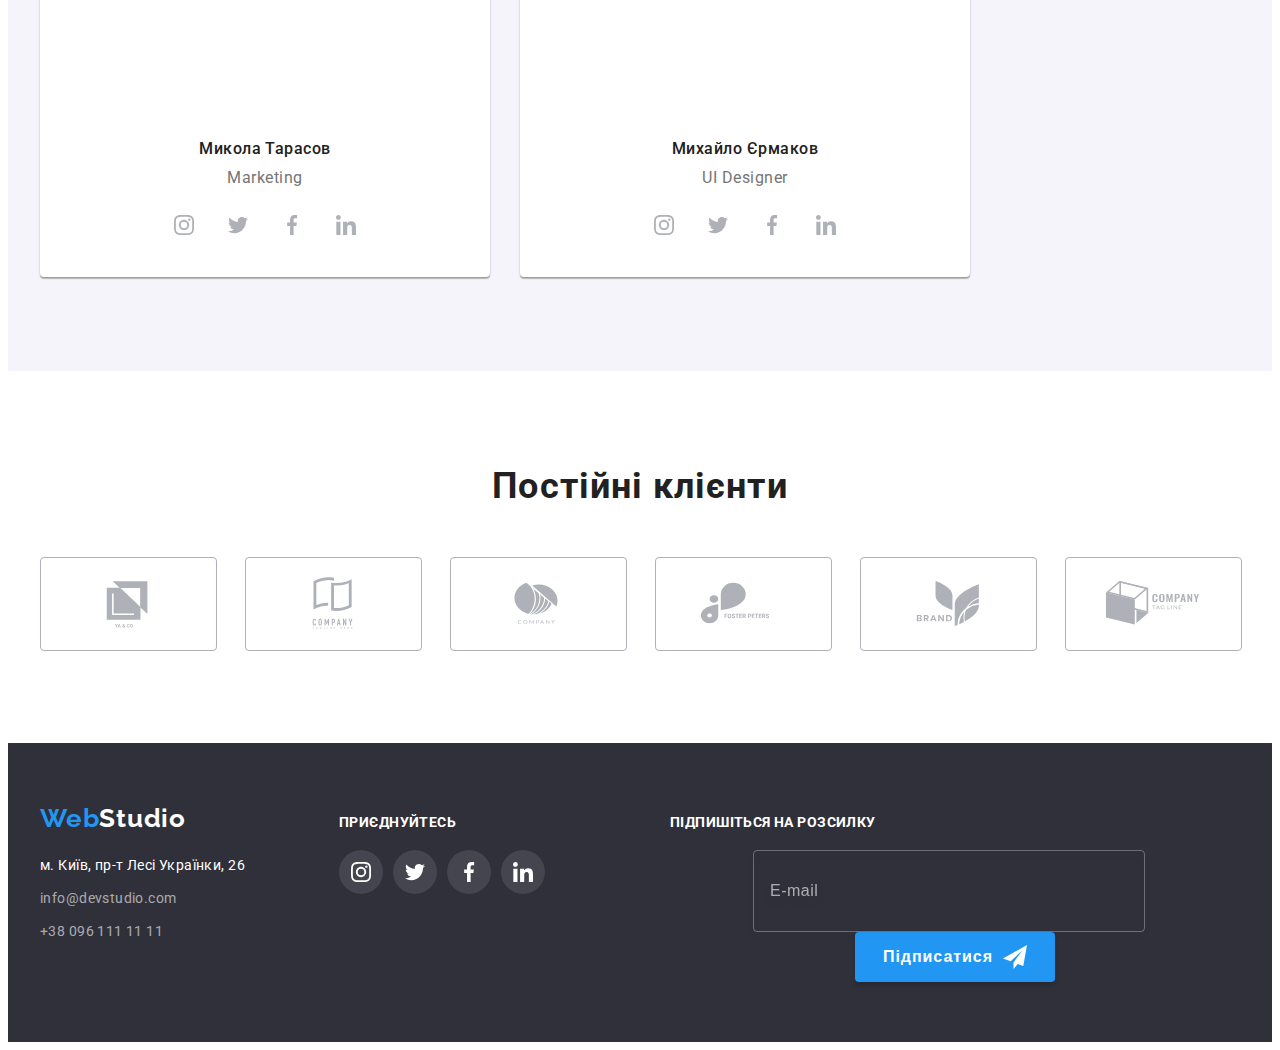
==== commit a6181f12: "modal-uncommented" ====
--- a/index.html
+++ b/index.html
@@ -211,8 +211,9 @@
           <ul class="examples__list">
             <li class="examples__item">
               <img
+                srcset="./images/examples/computer-desk.jpg 1x, ./images/examples/computer-desk-2x.jpg 2x"
                 class="examples__item-img"
-                src="./images/what-do-we-do1.jpg"
+                src="./images/examples/computer-desk.jpg"
                 width="370"
                 height="294"
                 alt="Приклад робочого процесу №1"
@@ -221,8 +222,9 @@
             </li>
             <li class="examples__item">
               <img
+                srcset="./images/examples/smartphone-desk.jpg 1x, ./images/examples/smartphone-desk-2x.jpg 2x"
                 class="examples__item-img"
-                src="./images/what-do-we-do2.jpg"
+                src="./images/examples/smartphone-desk.jpg"
                 width="370"
                 height="294"
                 alt="Приклад робочого процесу №2"
@@ -231,8 +233,9 @@
             </li>
             <li class="examples__item">
               <img
+                srcset="./images/examples/tablet-desk.jpg 1x, ./images/examples/tablet-desk-2x.jpg 2x"
                 class="examples__item-img"
-                src="./images/what-do-we-do3.jpg"
+                src="./images/examples/tablet-desk.jpg"
                 width="370"
                 height="294"
                 alt="Приклад робочого процесу №3"
@@ -249,15 +252,25 @@
           <ul class="team__list">
             <li class="team__list-item team-member">
               <picture>
-                <source srcset="" />
-              </picture>
-              <img
-                class="team-member__img"
-                src="./images/ihor-demyanenko.jpg"
-                width="270"
-                height="260"
-                alt="Дизайнер Ігор - молодий брюнет в окуляра та з бородою"
-              />
+                <source
+                  srcset="./images/team/igor-desk.jpg 1x, ./images/team/igor-desk-2x.jpg 2x"
+                  media="(min-width: 1200px)"
+                />
+                <source
+                  srcset="./images/team/igor-tab.jpg 1x, ./images/team/igor-tab-2x.jpg 2x"
+                  media="(min-width: 768px)"
+                />
+                <source
+                  srcset="./images/team/igor-mob.jpg 1x, ./images/team/igor-mob-2x.jpg 2x"
+                  media="(max-width: 767px)"
+                />
+                <img
+                  class="team-member__img"
+                  src="./images/team/igor-mob-2x.jpg"
+                  width="450"
+                  height="460"
+                  alt="Дизайнер Ігор - молодий брюнет в окуляра та з бородою"
+                />
               <div class="team-member__content">
                 <h3 class="team-member__title">Ігор Дем'яненко</h3>
                 <p class="team-member__text" lang="en">Product Designer</p>
@@ -314,13 +327,27 @@
               </div>
             </li>
             <li class="team__list-item team-member">
-              <img
-                class="team-member__img"
-                src="./images/olga-repina.jpg"
-                width="270"
-                height="260"
-                alt="Розробник інтерфейсу Ольга - блондинка, одягнена в діловий стиль"
-              />
+              <picture>
+                <source
+                  srcset="./images/team/olga-desk.jpg 1x, ./images/team/olga-desk-2x.jpg 2x"
+                  media="(min-width:1200px)"
+                />
+                <source
+                  srcset="./images/team/olga-tab.jpg 1x, ./images/team/olga-tab-2x.jpg 2x"
+                  media="(min-width:768px)"
+                />
+                <source
+                  srcset="./images/team/olga-mob.jpg 1x, ./images/team/olga-mob-2x.jpg 2x"
+                  media="(max-width:767px)"
+                />
+                <img
+                  class="team-member__img"
+                  src="./images/team/olga-mob-2x.jpg"
+                  width="450"
+                  height="460"
+                  alt="Розробник інтерфейсу Ольга - блондинка, одягнена в діловий стиль"
+                />
+              </picture>
               <div class="team-member__content">
                 <h3 class="team-member__title">Ольга Рєпіна</h3>
                 <p class="team-member__text" lang="en">Frontend Developer</p>
@@ -377,13 +404,27 @@
               </div>
             </li>
             <li class="team__list-item team-member">
-              <img
-                class="team-member__img"
-                src="./images/mykola-tarasov.jpg"
-                width="270"
-                height="260"
-                alt="Маркетолог Микола - життєрадісний молодий чоловік"
-              />
+              <picture>
+                <source
+                  srcset="./images/team/mykola-desk.jpg 1x, ./images/team/mykola-desk-2x.jpg 2x"
+                  media="(min-width: 1200px)"
+                />
+                <source
+                  srcset="./images/team/mykola-tab.jpg 1x, ./images/team/mykola-tab-2x.jpg 2x"
+                  media="(min-width: 768px)"
+                />
+                <source
+                  srcset="./images/team/mykola-mob.jpg 1x, ./images/team/mykola-mob-2x.jpg 2x"
+                  media="(max-width: 767px)"
+                />
+                <img
+                  class="team-member__img"
+                  src="./images/team/mykola-mob-2x.jpg"
+                  width="450"
+                  height="460"
+                  alt="Маркетолог Микола - життєрадісний молодий чоловік"
+                />
+              </picture>
               <div class="team-member__content">
                 <h3 class="team-member__title">Микола Тарасов</h3>
                 <p class="team-member__text" lang="en">Marketing</p>
@@ -440,13 +481,27 @@
               </div>
             </li>
             <li class="team__list-item team-member">
-              <img
-                class="team-member__img"
-                src="./images/mykhailo-yermakov.jpg"
-                width="270"
-                height="260"
-                alt="Дизайнер інтерфейсу Михайло - брюнет, одягений в стриманий стиль"
-              />
+              <picture>
+                <source
+                  srcset="./images/team/mykhailo-desk.jpg 1x, ./images/team/mykhailo-desk-2x.jpg 2x"
+                  media="(min-width: 1200px)"
+                />
+                <source
+                  srcset="./images/team/mykhailo-tab.jpg 1x, ./images/team/mykhailo-tab-2x.jpg 2x"
+                  media="(min-width: 768px)"
+                />
+                <source
+                  srcset="./images/team/mykhailo-mob.jpg 1x, ./images/team/mykhailo-mob-2x.jpg 2x"
+                  media="(max-width: 767px)"
+                />
+                <img
+                  class="team-member__img"
+                  src="./images/team/mykhailo-mob-2x.jpg"
+                  width="450"
+                  height="460"
+                  alt="Дизайнер інтерфейсу Михайло - брюнет, одягений в стриманий стиль"
+                />
+              </picture>
               <div class="team-member__content">
                 <h3 class="team-member__title">Михайло Єрмаков</h3>
                 <p class="team-member__text" lang="en">UI Designer</p>
@@ -690,7 +745,7 @@
         </div>
       </div>
     </footer>
-    <!-- <div class="backdrop is-hidden" data-modal>
+    <div class="backdrop is-hidden" data-modal>
       <div class="modal">
         <button data-modal-close type="button" class="modal__close-btn close-btn">
           <svg class="close-btn__icon" width="30" height="30">
@@ -774,7 +829,7 @@
           <button type="submit" class="modal-form__btn button">Відправити</button>
         </form>
       </div>
-    </div> -->
+    </div>
 
     <script src="./js/modal.js"></script>
     <script
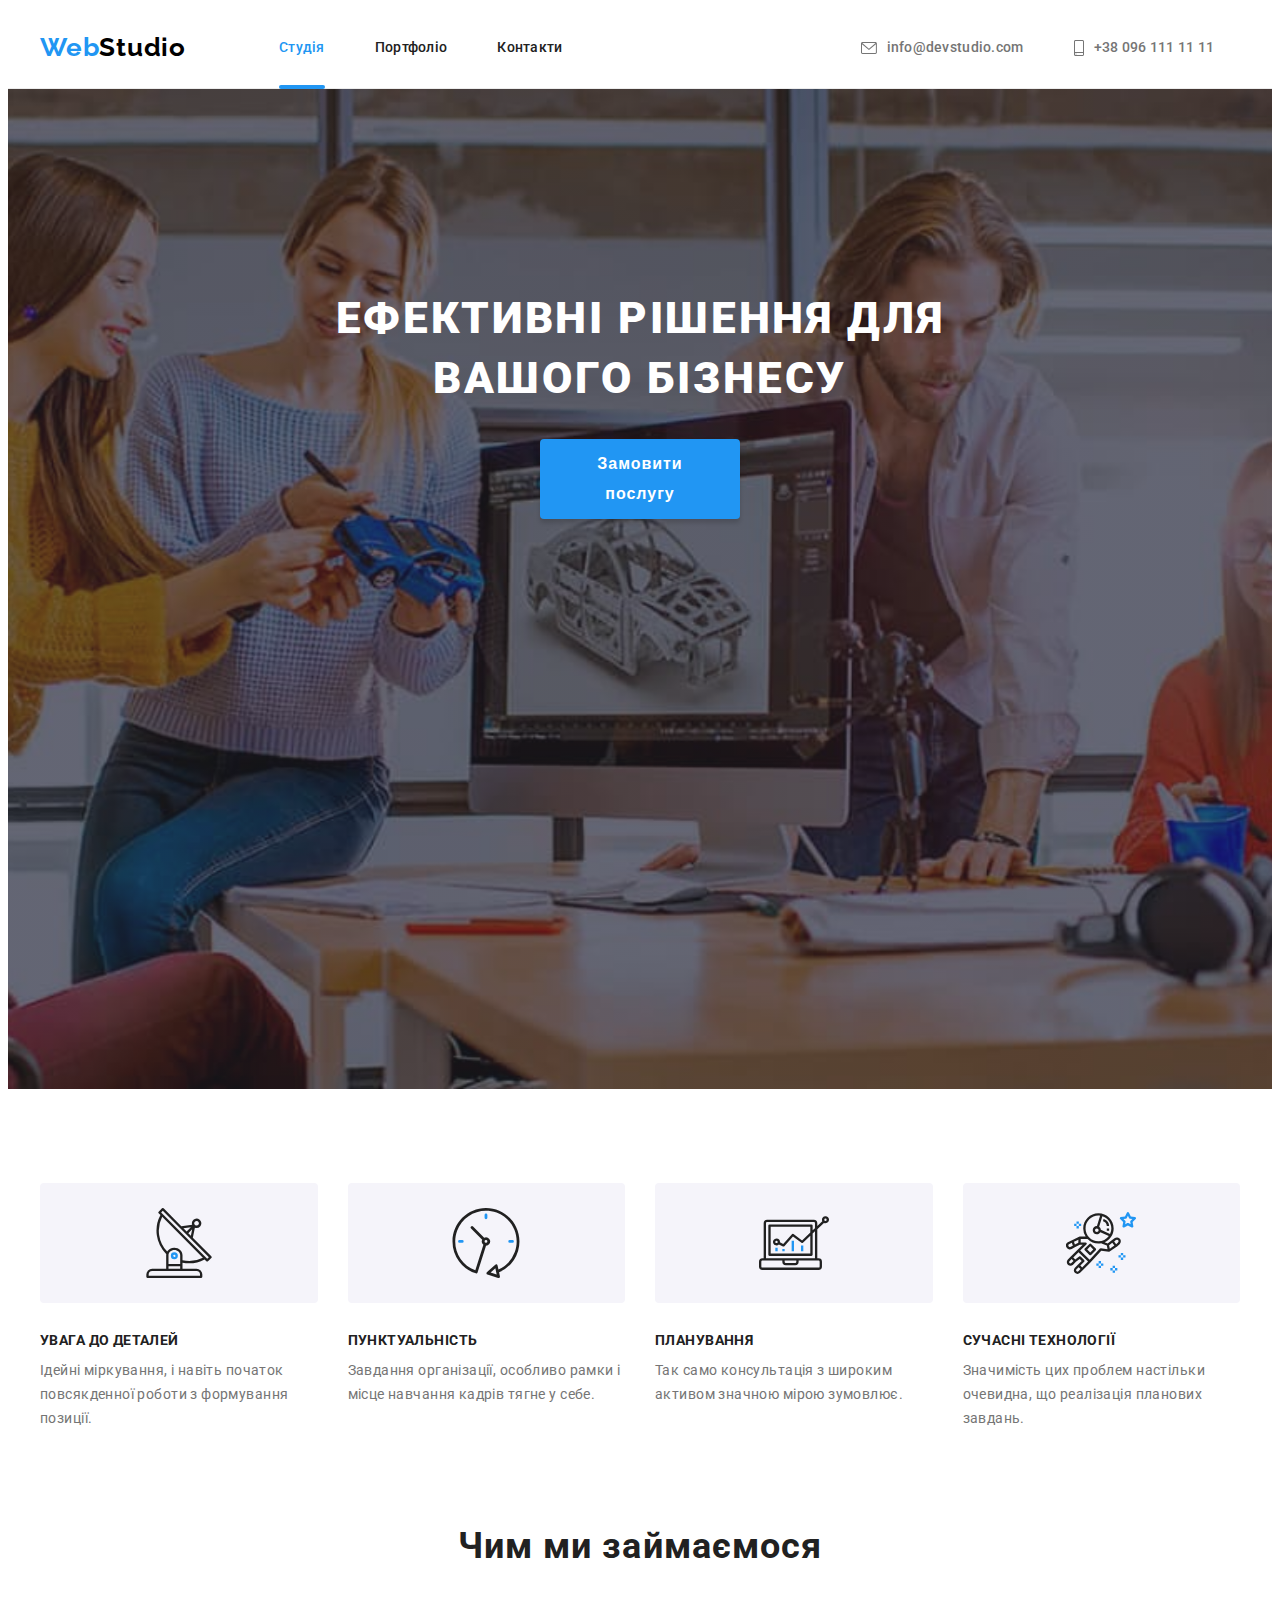
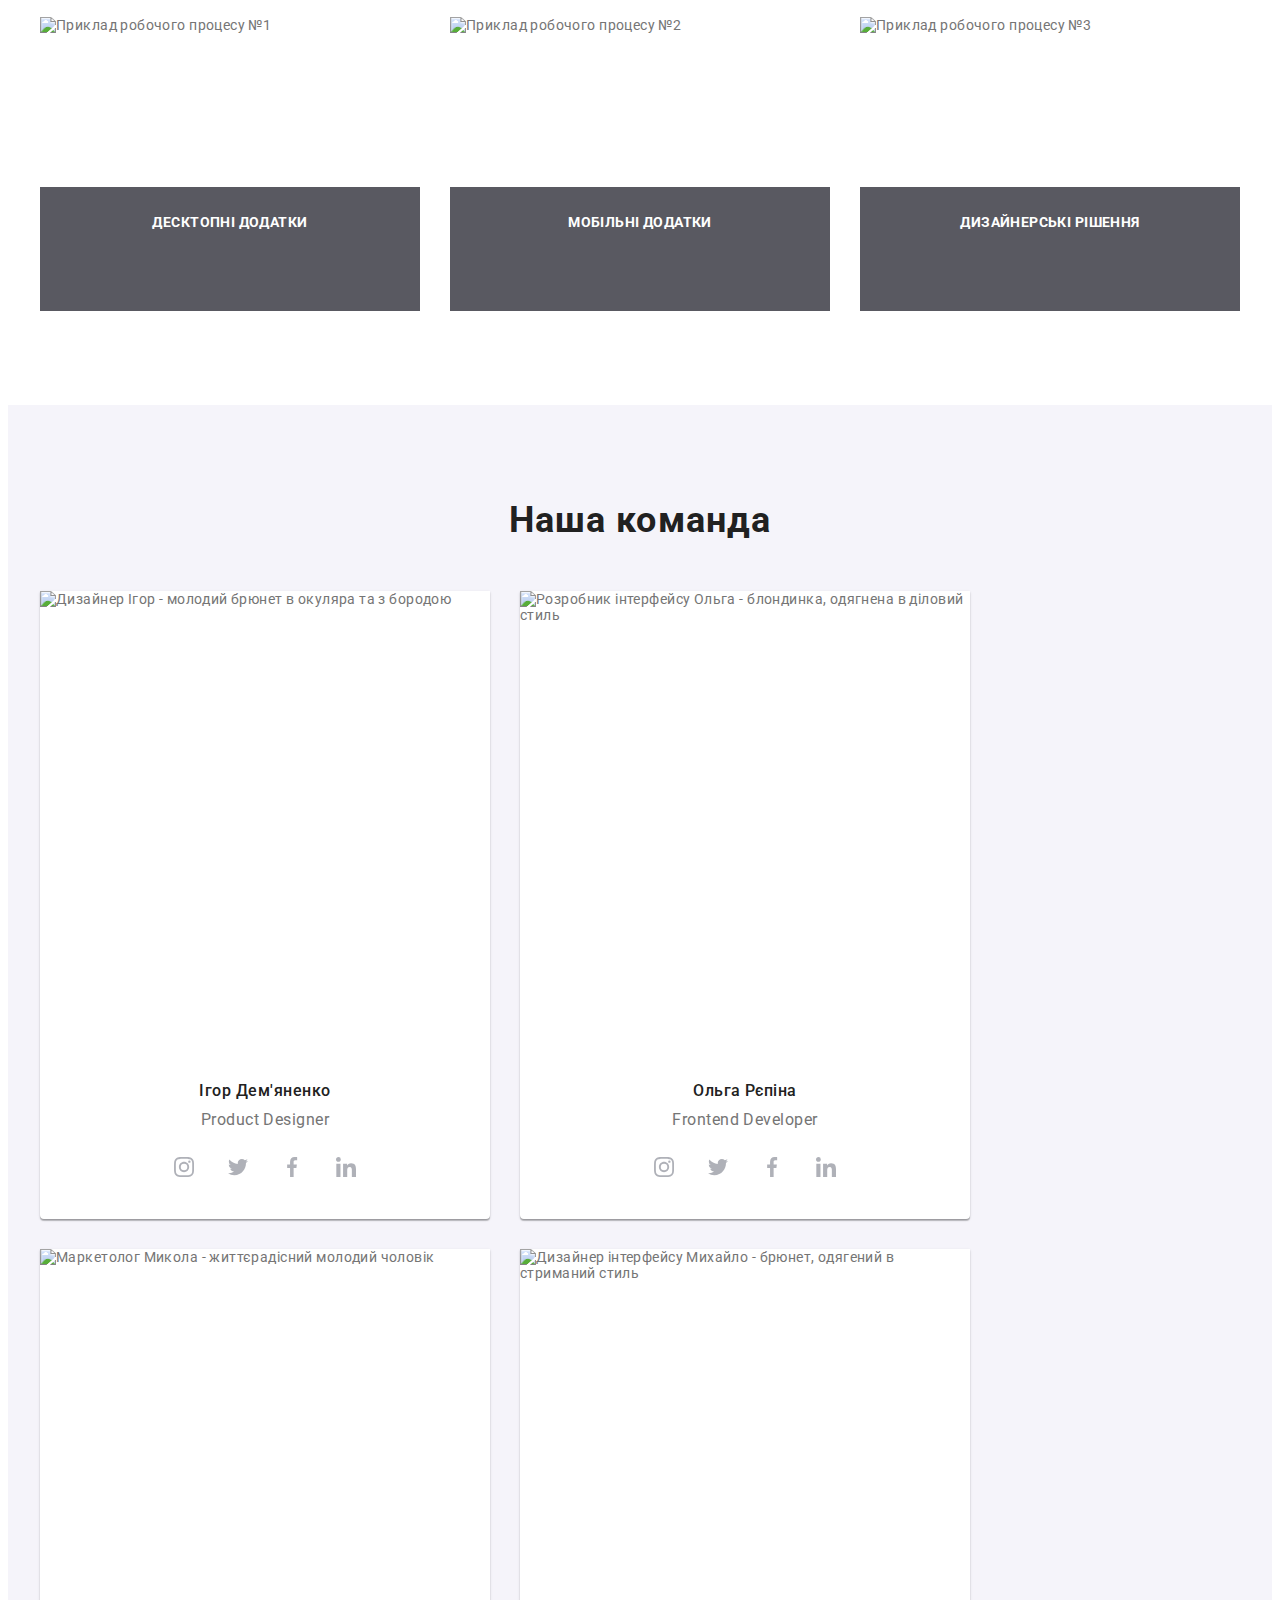
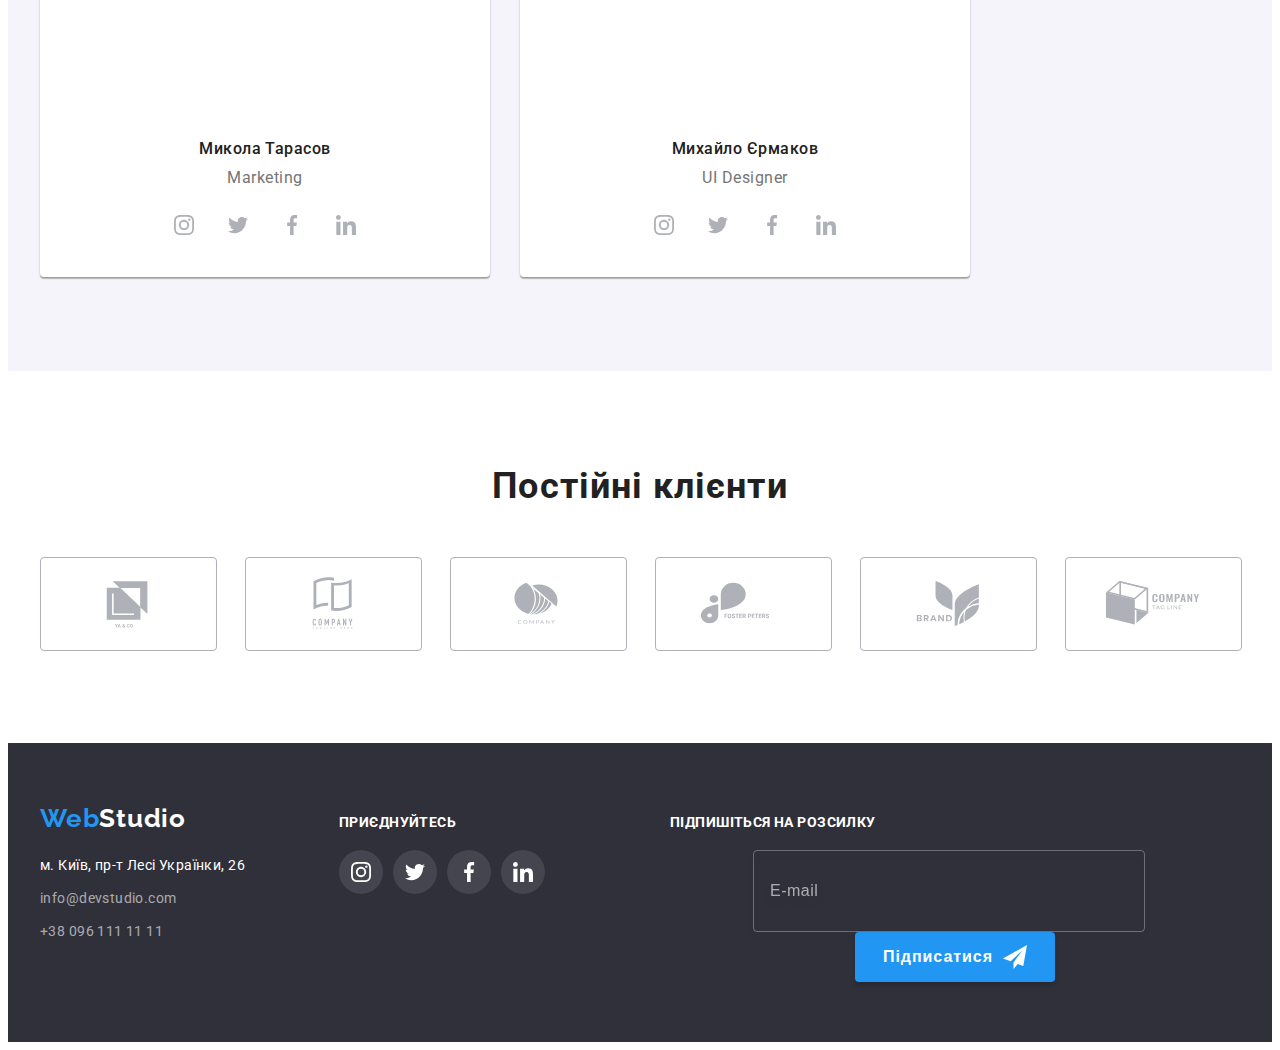
==== commit 4e4397d8: "fix-close-tag-picture" ====
--- a/index.html
+++ b/index.html
@@ -211,7 +211,10 @@
           <ul class="examples__list">
             <li class="examples__item">
               <img
-                srcset="./images/examples/computer-desk.jpg 1x, ./images/examples/computer-desk-2x.jpg 2x"
+                srcset="
+                  ./images/examples/computer-desk.jpg    1x,
+                  ./images/examples/computer-desk-2x.jpg 2x
+                "
                 class="examples__item-img"
                 src="./images/examples/computer-desk.jpg"
                 width="370"
@@ -222,7 +225,10 @@
             </li>
             <li class="examples__item">
               <img
-                srcset="./images/examples/smartphone-desk.jpg 1x, ./images/examples/smartphone-desk-2x.jpg 2x"
+                srcset="
+                  ./images/examples/smartphone-desk.jpg    1x,
+                  ./images/examples/smartphone-desk-2x.jpg 2x
+                "
                 class="examples__item-img"
                 src="./images/examples/smartphone-desk.jpg"
                 width="370"
@@ -233,7 +239,10 @@
             </li>
             <li class="examples__item">
               <img
-                srcset="./images/examples/tablet-desk.jpg 1x, ./images/examples/tablet-desk-2x.jpg 2x"
+                srcset="
+                  ./images/examples/tablet-desk.jpg    1x,
+                  ./images/examples/tablet-desk-2x.jpg 2x
+                "
                 class="examples__item-img"
                 src="./images/examples/tablet-desk.jpg"
                 width="370"
@@ -271,6 +280,7 @@
                   height="460"
                   alt="Дизайнер Ігор - молодий брюнет в окуляра та з бородою"
                 />
+              </picture>
               <div class="team-member__content">
                 <h3 class="team-member__title">Ігор Дем'яненко</h3>
                 <p class="team-member__text" lang="en">Product Designer</p>
--- a/css/main.min.css
+++ b/css/main.min.css
@@ -1 +1 @@
-:root{--primary-background-color: #ffffff;--secondary-background-color: #f5f4fa;--primary-text-color: #757575;--title-text-color: #212121;--title-text-bright-color: #ffffff;--logo-color: #2196f3;--logo--end-black: #000000;--logo--end-white: #ffffff;--active-link-color: #2196f3;--nav-link-color: #212121;--contact-link-color: #757575;--main-btn-color: #2196f3;--main-btn-text: #ffffff;--secondary-btn-color: #f5f4fa;--secondary-btn-text: #212121}body{font-family:"Roboto",-apple-system,BlinkMacSystemFont,avenir next,avenir,segoe ui,helvetica neue,helvetica,Cantarell,Ubuntu,roboto,noto,arial,sans-serif;background-color:var(--primary-background-color);color:var(--primary-text-color);font-size:14px;letter-spacing:.03em}.visually-hidden{position:absolute;width:1px;height:1px;margin:-1px;border:0;padding:0;white-space:nowrap;-webkit-clip-path:inset(100%);clip-path:inset(100%);clip:rect(0 0 0 0);overflow:hidden}.link{text-decoration:none}.section{padding-top:60px;padding-bottom:60px}@media screen and (min-width: 1200px){.section{padding-top:94px;padding-bottom:94px}}.container{margin:0 auto;padding-left:15px;padding-right:15px}@media screen and (min-width: 480px){.container{width:480px}}@media screen and (min-width: 768px){.container{width:768px}}@media screen and (min-width: 1200px){.container{width:1200px}}.button{display:block;border:none;border-radius:4px;cursor:pointer}.is-hidden{opacity:0;pointer-events:none;visibility:hidden}h1,h2,h3,h4,h5,h6,p{margin:0}ul{list-style:none;margin:0;padding:0}img{display:block;max-width:100%;height:auto}input:-webkit-autofill{-webkit-box-shadow:inset 0 0 0 50px #fff;-webkit-text-fill-color:#000}.logo{display:block;font-family:"Raleway",-apple-system,BlinkMacSystemFont,avenir next,avenir,segoe ui,helvetica neue,helvetica,Cantarell,Ubuntu,roboto,noto,arial,sans-serif;font-weight:700;font-size:24px;line-height:1.1666666667;letter-spacing:.03em;color:var(--logo-color)}@media screen and (min-width: 1200px){.logo{font-size:26px;line-height:1.19;letter-spacing:.03em}}.header__logo{padding:16px 0}@media screen and (min-width: 768px){.header__logo{padding:26px 0;margin-right:88px}}@media screen and (min-width: 1200px){.header__logo{padding-top:24px;padding-bottom:25px;margin-right:93px}}.logo--end-black{color:var(--logo--end-black)}.logo--end-white{color:var(--logo--end-white)}.header{font-weight:500;letter-spacing:.02em;line-height:1.14;border-bottom:1px solid #ececec}.header__container{position:relative;display:flex;align-items:center}.menu{display:flex}@media screen and (max-width: 767px){.menu{display:none}}.menu__navigation{margin-right:78px}@media screen and (min-width: 1200px){.menu__navigation{margin-right:298px}}.navigation__list{display:flex;gap:50px}.navigation__list-link,.menu__contacts-link{display:flex;padding:5px 0;transition:color 250ms cubic-bezier(0.4, 0, 0.2, 1)}.navigation__list-link:hover,.menu__contacts-link:hover{color:var(--active-link-color)}.navigation__list-link:focus,.menu__contacts-link:focus{color:var(--active-link-color)}.navigation__list-link{position:relative;color:var(--nav-link-color)}@media screen and (min-width: 768px){.navigation__list-link{padding:32px 0}}.navigation__list-link--current{color:var(--active-link-color)}.navigation__list-link--current:after{content:"";position:absolute;bottom:-1px;left:0;width:100%;height:4px;background:#2196f3;border-radius:2px}.menu__contacts{display:flex;flex-direction:column;justify-content:center}@media screen and (min-width: 1200px){.menu__contacts{flex-direction:row;gap:50px}}.menu__contacts-link{align-items:center;color:var(--contact-link-color)}@media screen and (max-width: 767px){.menu__contacts-link{font-size:12px;line-height:1.1666666667;letter-spacing:.02em}}@media screen and (min-width: 1200px){.menu__contacts-link{padding:32px 0}}.menu__contacts-icon{margin-right:8px;fill:currentColor}@media screen and (min-width: 1200px){.menu__contacts-icon{margin-right:10px}}.menu__contacts-icon--letter{width:14px;height:10px}@media screen and (min-width: 1200px){.menu__contacts-icon--letter{width:16px;height:12px}}.menu__contacts-icon--phone{width:10px;height:14px}@media screen and (min-width: 1200px){.menu__contacts-icon--phone{width:10px;height:16px}}.mobile-menu-container{position:fixed;top:0;left:0;width:100vw;height:100dvh;padding:48px 40px;background-color:#fff;transform:translateX(100%)}.mobile-menu-container.is-open{transform:translateX(0)}@media screen and (min-width: 768px){.mobile-menu-container{display:none}}.menu-toggle{position:absolute;top:10px;right:15px;display:flex;align-items:center;justify-content:center;min-width:40px;min-height:40px;background:rgba(0,0,0,0)}.menu-toggle:hover,.menu-toggle:focus{color:#2196f3}.menu-toggle__icon{fill:currentColor}@media screen and (min-width: 768px){.menu-toggle--open{display:none}}.mobile-menu{height:100%;max-width:480px;margin:0 auto;display:flex;flex-direction:column;justify-content:space-between;overflow:auto}.mobile-navigation__list{display:flex;flex-direction:column;gap:32px}.mobile-navigation__list-link{display:block;font-weight:500;font-size:40px;line-height:1.175;letter-spacing:.02em;color:#212121}.mobile-navigation__list-link:hover,.mobile-navigation__list-link:focus{color:#2196f3}.mobile-menu__contacts{display:flex;flex-direction:column;gap:32px;margin-bottom:64px}.mobile-menu__contacts-item{font-weight:500;font-size:24px;line-height:1.1666666667;letter-spacing:.02em;color:#757575}.mobile-menu__contacts-item:first-child{font-size:34px;line-height:1.1764705882;letter-spacing:.02em;color:#2196f3}@media screen and (max-width: 380px){.mobile-menu__contacts-item:first-child{font-size:27px}}.mobile-menu__contacts-link{display:block;font-weight:inherit;font-size:inherit;line-height:inherit;letter-spacing:inherit;color:inherit}.mobile-menu__socials{display:flex}.mobile-menu__socials-item{position:relative;padding:0 10px}.mobile-menu__socials-item:first-child{padding-left:0}.mobile-menu__socials-item:last-child{padding-right:0}.mobile-menu__socials-item:not(:last-child):after{content:"";position:absolute;right:0;width:1px;height:22px;background:rgba(33,33,33,.2)}.mobile-menu__socials-item:hover+.mobile-menu__socials-item:not(:last-child):after{transform:rotate(90deg)}.mobile-menu__socials-link{font-weight:500;font-size:18px;line-height:1.2222222222;letter-spacing:.02em;color:#2196f3}@media screen and (max-width: 440px){.mobile-menu__socials-link{font-size:14px}}@media screen and (max-width: 380px){.mobile-menu__socials-link{font-size:12px}}.hero{padding:118px 0;margin:0 auto;width:100%;height:400px;background-color:#c4c4c4;background-image:linear-gradient(rgba(47, 48, 58, 0.4), rgba(47, 48, 58, 0.4)),url(../../images/index-hero-bg/hero-bg-mob.jpg);background-repeat:no-repeat;background-position:center}@media(min-device-pixel-ratio: 2),(-webkit-min-device-pixel-ratio: 2),(min-resolution: 192dpi),(min-resolution: 2dppx){.hero{background-image:linear-gradient(rgba(47, 48, 58, 0.4), rgba(47, 48, 58, 0.4)),url(../../images/index-hero-bg/hero-bg-mob-2x.jpg)}}@media screen and (min-width: 480px){.hero{background-image:linear-gradient(rgba(47, 48, 58, 0.4), rgba(47, 48, 58, 0.4)),url(../../images/index-hero-bg/hero-bg-tab.jpg)}}@media screen and (min-width: 480px)and (min-device-pixel-ratio: 2),screen and (min-width: 480px)and (-webkit-min-device-pixel-ratio: 2),screen and (min-width: 480px)and (min-resolution: 192dpi),screen and (min-width: 480px)and (min-resolution: 2dppx){.hero{background-image:linear-gradient(rgba(47, 48, 58, 0.4), rgba(47, 48, 58, 0.4)),url(../../images/index-hero-bg/hero-bg-tab-2x.jpg)}}@media screen and (min-width: 768px){.hero{background-image:linear-gradient(rgba(47, 48, 58, 0.4), rgba(47, 48, 58, 0.4)),url(../../images/index-hero-bg/hero-bg-desk.jpg)}}@media screen and (min-width: 768px)and (min-device-pixel-ratio: 2),screen and (min-width: 768px)and (-webkit-min-device-pixel-ratio: 2),screen and (min-width: 768px)and (min-resolution: 192dpi),screen and (min-width: 768px)and (min-resolution: 2dppx){.hero{background-image:linear-gradient(rgba(47, 48, 58, 0.4), rgba(47, 48, 58, 0.4)),url(../../images/index-hero-bg/hero-bg-desk-2x.jpg)}}@media screen and (min-width: 1200px){.hero{max-width:1600px;height:600px;padding:200px 0}}.hero__title{margin:0 auto 30px auto;max-width:360px;text-align:center;font-weight:900;font-size:26px;line-height:1.6153846154;text-transform:uppercase;color:var(--title-text-bright-color);letter-spacing:.06em}@media screen and (min-width: 1200px){.hero__title{max-width:696px;font-size:44px;line-height:1.36}}.hero__btn{display:flex;align-items:center;text-align:center;max-width:200px;margin:0 auto;padding:10px 23px;display:flex;font-weight:700;font-size:16px;line-height:1.88;letter-spacing:.06em;box-shadow:0px 4px 4px rgba(0,0,0,.15);background:var(--main-btn-color);color:var(--main-btn-text);transition:background-color 250ms cubic-bezier(0.4, 0, 0.2, 1)}.hero__btn:hover{background-color:#188ce8}.hero__btn:focus{background-color:#188ce8}.benefits__list{display:flex;flex-wrap:wrap;gap:30px}.benefits__item{width:100%}@media screen and (min-width: 768px){.benefits__item{flex-basis:calc((100% - 30px)/2)}}@media screen and (min-width: 1200px){.benefits__item{flex-basis:calc((100% - 90px)/4)}}.benefits__item-icon-wrap{display:flex;align-items:center;justify-content:center;width:100%;height:120px;margin-bottom:30px;background-color:#f5f4fa;border-radius:4px}.benefits__item-title{margin-bottom:10px;font-size:inherit;line-height:1.14;text-transform:uppercase;color:var(--title-text-color)}@media screen and (max-width: 767px){.benefits__item-title{text-align:center}}.benefits__item-text{line-height:1.71;color:var(--primary-text-color)}.examples{padding-top:0}@media screen and (max-width: 1199px){.examples{display:none}}.examples__title{margin-bottom:50px;font-size:36px;line-height:1.17;text-align:center;letter-spacing:.03em;color:var(--title-text-color)}.examples__list{display:flex;gap:30px}.examples__item{position:relative;flex-basis:calc((100% - 60px)/3)}.examples__item-description{position:absolute;bottom:0;left:0;right:0;height:70px;padding:27px 0;background:rgba(47,48,58,.8);font-weight:700;font-size:14px;line-height:1.1428571429;text-align:center;letter-spacing:.03em;text-transform:uppercase;color:var(--title-text-bright-color)}.team{background:var(--secondary-background-color)}.team__title{margin-bottom:30px;font-size:28px;line-height:1.1785714286;text-align:center;letter-spacing:.03em;color:var(--title-text-color)}@media screen and (min-width: 1200px){.team__title{font-size:36px;line-height:1.17;margin-bottom:50px}}.team__list{display:flex;flex-wrap:wrap;gap:30px;background:inherit}.team__list-item{width:100%}@media screen and (min-width: 768px){.team__list-item{flex-basis:calc((100% - 30px)/2)}}@media screen and (min-width: 1200px){.team__list-item{flex-basis:calc((100% - 90px)/4)}}.team-member{border:none;border-radius:0px 0px 4px 4px;background:var(--primary-background-color);box-shadow:0px 1px 3px rgba(0,0,0,.12),0px 1px 1px rgba(0,0,0,.14),0px 2px 1px rgba(0,0,0,.2)}.team-member__content{padding-top:30px;padding-bottom:24px}@media screen and (min-width: 1200px){.team-member__content{padding-top:30px;padding-bottom:30px}}.team-member__title{margin-bottom:10px;font-weight:500;font-size:16px;line-height:1.19;text-align:center;letter-spacing:.03em;color:var(--title-text-color)}.team-member__text{margin-bottom:16px;font-size:16px;line-height:1.19;text-align:center;letter-spacing:.03em;color:var(--primary-text-color)}.socials{display:flex;justify-content:center;gap:10px}.socials__item{width:44px;height:44px}.socials__item-link{display:flex;width:100%;height:100%;align-items:center;justify-content:center;border-radius:50%;color:#afb1b8;transition:background-color 250ms cubic-bezier(0.4, 0, 0.2, 1),color 250ms cubic-bezier(0.4, 0, 0.2, 1)}.socials__item-link:hover{background-color:#2196f3;color:#fff}.socials__item-link:focus{background-color:#2196f3;color:#fff}.socials__item-icon{fill:currentColor}.clients__title{margin-bottom:30px;font-size:28px;line-height:1.1785714286;text-align:center;letter-spacing:.03em;color:#212121}@media screen and (min-width: 1200px){.clients__title{margin-bottom:50px;font-size:36px;line-height:1.1666666667}}.clients__list{display:flex;flex-wrap:wrap;gap:30px}.clients__item{flex-basis:calc((100% - 30px)/2);max-width:210px;height:92px}@media screen and (min-width: 768px){.clients__item{flex-basis:calc((100% - 60px)/3);max-width:226px}}@media screen and (min-width: 1200px){.clients__item{flex-basis:calc((100% - 150px)/6)}}.clients__item-link{display:flex;align-items:center;justify-content:center;width:100%;height:100%;border:1px solid #afb1b8;border-radius:4px;color:#afb1b8;transition:color 250ms cubic-bezier(0.4, 0, 0.2, 1),border-color 250ms cubic-bezier(0.4, 0, 0.2, 1)}.clients__item-link:hover{color:#2196f3;border-color:#2196f3}.clients__item-link:focus{color:#2196f3;border-color:#2196f3}.clients__item-icon{fill:currentColor}.portfolio__category-list{margin-bottom:50px}.category-list{display:flex;gap:8px;justify-content:center}.category-list__btn{min-width:73px;padding:6px 22px;background:var(--secondary-btn-color);font-weight:500;font-size:16px;line-height:1.62;text-align:center;letter-spacing:.03em;color:var(--secondary-btn-text);transition:background-color 250ms cubic-bezier(0.4, 0, 0.2, 1),color 250ms cubic-bezier(0.4, 0, 0.2, 1),box-shadow 250ms cubic-bezier(0.4, 0, 0.2, 1)}.category-list__btn:hover{background-color:var(--main-btn-color);color:var(--main-btn-text);box-shadow:0px 3px 1px rgba(0,0,0,.1),0px 1px 2px rgba(0,0,0,.08),0px 2px 2px rgba(0,0,0,.12)}.category-list__btn:focus{background-color:var(--main-btn-color);color:var(--main-btn-text);box-shadow:0px 3px 1px rgba(0,0,0,.1),0px 1px 2px rgba(0,0,0,.08),0px 2px 2px rgba(0,0,0,.12)}.category-list__btn--current{background-color:var(--main-btn-color);color:var(--main-btn-text);box-shadow:0px 3px 1px rgba(0,0,0,.1),0px 1px 2px rgba(0,0,0,.08),0px 2px 2px rgba(0,0,0,.12)}.portfolio-list{display:flex;flex-wrap:wrap;gap:30px}.portfolio-list__item{flex-basis:calc((100% - 60px)/3)}.portfolio-list__item-link{display:block;transition:box-shadow 250ms cubic-bezier(0.4, 0, 0.2, 1)}.portfolio-list__item-link:hover{box-shadow:0px 1px 1px rgba(0,0,0,.12),0px 4px 4px rgba(0,0,0,.06),1px 4px 6px rgba(0,0,0,.16)}.portfolio-list__item-link:focus{box-shadow:0px 1px 1px rgba(0,0,0,.12),0px 4px 4px rgba(0,0,0,.06),1px 4px 6px rgba(0,0,0,.16)}.portfolio-list__item-content{padding:20px 24px;border:1px solid #eee;border-top:0}.portfolio-list__item-title{margin-bottom:4px;font-size:18px;line-height:2;letter-spacing:.06em;color:var(--title-text-color)}.portfolio-item-text,.portfolio-list__item-text{font-size:16px;line-height:1.88;letter-spacing:.03em;color:var(--primary-text-color)}.portfolio-list__item-img-wrap{position:relative;overflow:hidden}.portfolio-list__item-overlay{position:absolute;top:0;left:0;width:100%;height:100%;padding:63px 24px;font-size:18px;line-height:1.56;letter-spacing:.03em;color:var(--title-text-bright-color);background:rgba(33,150,243,.9);transform:translateY(100%);opacity:0;transition:transform 250ms cubic-bezier(0.4, 0, 0.2, 1),opacity 250ms cubic-bezier(0.4, 0, 0.2, 1)}.portfolio-list__item-link:hover .portfolio-list__item-overlay{transform:translateY(0%);opacity:1}.portfolio-list__item-link:focus .portfolio-list__item-overlay{transform:translateY(0%);opacity:1}.backdrop{position:fixed;top:0;left:0;width:100%;height:100%;background:rgba(0,0,0,.2);opacity:1;transition:opacity 250ms cubic-bezier(0.4, 0, 0.2, 1)}.modal{position:absolute;top:50%;left:50%;transform:translate(-50%, -50%);width:528px;height:581px;visibility:visible;padding:40px;background-color:#fff;box-shadow:0px 1px 3px rgba(0,0,0,.12),0px 1px 1px rgba(0,0,0,.14),0px 2px 1px rgba(0,0,0,.2);border-radius:4px;transition:transform 250ms cubic-bezier(0.4, 0, 0.2, 1),opacity 250ms cubic-bezier(0.4, 0, 0.2, 1)}.backdrop.is-hidden .modal{opacity:0;transform:translate(-50%, -50%) perspective(200px) rotateY(0.5turn)}.modal__close-btn{position:absolute;top:8px;right:8px}.modal__title{display:block;margin-bottom:12px;font-size:20px;line-height:1.15;text-align:center;letter-spacing:.03em;color:var(--title-text-color)}.close-btn{display:flex;align-items:center;justify-content:center;width:30px;height:30px;background:#fff;border:1px solid rgba(0,0,0,.1);border-radius:50%}.close-btn:hover .close-btn__icon{fill:#2196f3}.close-btn__icon{transition:fill 250ms cubic-bezier(0.4, 0, 0.2, 1)}.modal-form__field{margin:0 auto 10px auto;position:relative;display:flex;flex-direction:column}.modal-form__field:nth-of-type(4n){margin-bottom:20px}.modal-form__input-wrap{position:relative}.modal-form__contact-label{margin-bottom:4px;font-weight:400;font-size:12px;line-height:1.1666666667;letter-spacing:.01em}.modal-form__input{width:100%;height:40px;max-width:448px;padding:12px 16px;border:1px solid rgba(33,33,33,.2);border-radius:4px;outline:rgba(0,0,0,0);color:#000;transition:border-color 250ms cubic-bezier(0.4, 0, 0.2, 1)}.modal-form__input--left-padding{padding-left:42px}.modal-form__input:hover{border-color:#2196f3}.modal-form__input:focus{border-color:#2196f3}.modal-form__icon{position:absolute;top:50%;left:12px;transform:translateY(-50%);transition:fill 250ms cubic-bezier(0.4, 0, 0.2, 1)}.modal-form__input:hover+.modal-form__icon{fill:#2196f3}.modal-form__input:focus+.modal-form__icon{fill:#2196f3}.modal-form__input:not(:-moz-placeholder-shown)+.modal-form__icon{fill:#2196f3}.modal-form__input:not(:-ms-input-placeholder)+.modal-form__icon{fill:#2196f3}.modal-form__input:not(:placeholder-shown)+.modal-form__icon{fill:#2196f3}.modal-form__comment{resize:none;height:120px}.modal-form__comment::-moz-placeholder{font-weight:400;font-size:12px;line-height:1.1666666667;letter-spacing:.01em;color:rgba(117,117,117,.5)}.modal-form__comment:-ms-input-placeholder{font-weight:400;font-size:12px;line-height:1.1666666667;letter-spacing:.01em;color:rgba(117,117,117,.5)}.modal-form__comment::placeholder{font-weight:400;font-size:12px;line-height:1.1666666667;letter-spacing:.01em;color:rgba(117,117,117,.5)}.modal-form__policy{margin-bottom:30px}.modal-form__btn{display:flex;align-items:center;margin:0 auto;padding:10px 52px;font-weight:700;font-size:16px;line-height:1.88;letter-spacing:.06em;color:var(--main-btn-text);text-align:center;background-color:#2196f3;box-shadow:0px 4px 4px rgba(0,0,0,.15);border-radius:4px;transition:background-color 250ms cubic-bezier(0.4, 0, 0.2, 1)}.modal-form__btn:hover{background-color:#188ce8}.modal-form__btn:focus{background-color:#188ce8}.policy__label{display:flex;gap:7px;align-items:center;justify-content:center;font-size:14px;line-height:1.71;letter-spacing:.03em;color:var(--primary-text-color)}.policy__checkbox-icon{fill:#fff;border:2px solid #212121;border-radius:2px;background-size:contain;transition:border-color 250ms cubic-bezier(0.4, 0, 0.2, 1),background-color 250ms cubic-bezier(0.4, 0, 0.2, 1)}.policy__checkbox:checked+.policy__checkbox-icon{border-color:rgba(0,0,0,0);background-color:#2196f3}.policy__checkbox:focus+.policy__checkbox-icon{outline:2px solid #2196f3}.policy__link{position:relative;color:var(--active-link-color)}.policy__link:after{content:"";position:absolute;bottom:5px;left:0;width:100%;height:1px;background:#2196f3}.footer{padding:60px 0;background:#2f303a}.footer__container{display:flex;flex-wrap:wrap;gap:60px;justify-content:center}@media screen and (min-width: 1200px){.footer__container{flex-direction:row;align-items:baseline}}.footer-contacts-join-wrap{display:flex;flex-direction:column;gap:60px}@media screen and (min-width: 768px){.footer-contacts-join-wrap{flex-direction:row;gap:165px}}@media screen and (min-width: 1200px){.footer-contacts-join-wrap{gap:94px;align-items:baseline;margin-right:auto}}.footer__logo{margin-bottom:20px}@media screen and (max-width: 1199px){.footer__logo{margin-bottom:28px;text-align:center}}@media screen and (max-width: 1199px){.footer__address{text-align:center}}.add{color:rgba(255,255,255,.6);font-style:normal;line-height:1.71}.add__list-item:not(:last-child){margin-bottom:9px}.add__list-item:hover{color:var(--active-link-color)}.add__list-item:focus{color:var(--active-link-color)}.add__list-map{color:#fff;transition:color 250ms cubic-bezier(0.4, 0, 0.2, 1)}.add__list-map:hover{color:var(--active-link-color)}.add__list-map:focus{color:var(--active-link-color)}.add__list-link{color:inherit;transition:color 250ms cubic-bezier(0.4, 0, 0.2, 1)}.join__title{display:block;margin-bottom:20px;line-height:1.1428571429;letter-spacing:.03em;text-transform:uppercase;color:#fff}@media screen and (max-width: 1199px){.join__title{text-align:center}}.socials__item-link--bg-gray-col-white{background-color:rgba(255,255,255,.1);color:#fff}.subscription{width:570px}.subscription__title{display:block;margin-bottom:20px;line-height:1.1428571429;text-transform:uppercase;color:var(--title-text-bright-color)}@media screen and (max-width: 1199px){.subscription__title{text-align:center}}.subscription__form{display:flex;flex-wrap:wrap;justify-content:center}.subscription__form-input{width:100%;max-width:450px;height:50px;padding:15px 16px;margin-bottom:20px;background-color:inherit;outline:rgba(0,0,0,0);font-weight:400;font-size:16px;line-height:1.25;letter-spacing:.03em;color:rgba(255,255,255,.6);border:1px solid rgba(255,255,255,.3);filter:drop-shadow(0px 4px 4px rgba(0, 0, 0, 0.15));border-radius:4px;transition:border-color 250ms cubic-bezier(0.4, 0, 0.2, 1)}@media screen and (min-width: 1200px){.subscription__form-input{width:358px;margin-right:12px;margin-bottom:0}}.subscription__form-input:-webkit-autofill{-webkit-box-shadow:inset 0 0 0 50px #2f303a;-webkit-text-fill-color:rgba(255,255,255,.6)}.subscription__form-input:focus{border-color:#2196f3}.subscription__form-input::-moz-placeholder{font-weight:400;font-size:16px;line-height:1.25;letter-spacing:.03em;align-items:center;color:rgba(255,255,255,.6)}.subscription__form-input:-ms-input-placeholder{font-weight:400;font-size:16px;line-height:1.25;letter-spacing:.03em;align-items:center;color:rgba(255,255,255,.6)}.subscription__form-input::placeholder{font-weight:400;font-size:16px;line-height:1.25;letter-spacing:.03em;align-items:center;color:rgba(255,255,255,.6)}.subscription__form-btn{display:flex;padding:10px 28px;align-items:center;font-weight:700;font-size:16px;line-height:1.88;letter-spacing:.06em;color:var(--main-btn-text);background-color:var(--main-btn-color);box-shadow:0px 4px 4px rgba(0,0,0,.15);transition:background-color 250ms cubic-bezier(0.4, 0, 0.2, 1)}.subscription__form-btn:hover{background-color:#188ce8}.subscription__form-btn:focus{background-color:#188ce8}.subscription__form-btn-icon{margin-left:10px;fill:currentColor}/*# sourceMappingURL=main.min.css.map */+:root{--primary-background-color: #ffffff;--secondary-background-color: #f5f4fa;--primary-text-color: #757575;--title-text-color: #212121;--title-text-bright-color: #ffffff;--logo-color: #2196f3;--logo--end-black: #000000;--logo--end-white: #ffffff;--active-link-color: #2196f3;--nav-link-color: #212121;--contact-link-color: #757575;--main-btn-color: #2196f3;--main-btn-text: #ffffff;--secondary-btn-color: #f5f4fa;--secondary-btn-text: #212121}body{font-family:"Roboto",-apple-system,BlinkMacSystemFont,avenir next,avenir,segoe ui,helvetica neue,helvetica,Cantarell,Ubuntu,roboto,noto,arial,sans-serif;background-color:var(--primary-background-color);color:var(--primary-text-color);font-size:14px;letter-spacing:.03em}.visually-hidden{position:absolute;width:1px;height:1px;margin:-1px;border:0;padding:0;white-space:nowrap;-webkit-clip-path:inset(100%);clip-path:inset(100%);clip:rect(0 0 0 0);overflow:hidden}.link{text-decoration:none}.section{padding-top:60px;padding-bottom:60px}@media screen and (min-width: 1200px){.section{padding-top:94px;padding-bottom:94px}}.container{margin:0 auto;padding-left:15px;padding-right:15px}@media screen and (min-width: 480px){.container{width:480px}}@media screen and (min-width: 768px){.container{width:768px}}@media screen and (min-width: 1200px){.container{width:1200px}}.button{display:block;border:none;border-radius:4px;cursor:pointer}.is-hidden{opacity:0;pointer-events:none;visibility:hidden}h1,h2,h3,h4,h5,h6,p{margin:0}ul{list-style:none;margin:0;padding:0}img{display:block;max-width:100%;height:auto}input:-webkit-autofill{-webkit-box-shadow:inset 0 0 0 50px #fff;-webkit-text-fill-color:#000}.logo{display:block;font-family:"Raleway",-apple-system,BlinkMacSystemFont,avenir next,avenir,segoe ui,helvetica neue,helvetica,Cantarell,Ubuntu,roboto,noto,arial,sans-serif;font-weight:700;font-size:24px;line-height:1.1666666667;letter-spacing:.03em;color:var(--logo-color)}@media screen and (min-width: 1200px){.logo{font-size:26px;line-height:1.19;letter-spacing:.03em}}.header__logo{padding:16px 0}@media screen and (min-width: 768px){.header__logo{padding:26px 0;margin-right:88px}}@media screen and (min-width: 1200px){.header__logo{padding-top:24px;padding-bottom:25px;margin-right:93px}}.logo--end-black{color:var(--logo--end-black)}.logo--end-white{color:var(--logo--end-white)}.header{font-weight:500;letter-spacing:.02em;line-height:1.14;border-bottom:1px solid #ececec}.header__container{position:relative;display:flex;align-items:center}.menu{display:flex}@media screen and (max-width: 767px){.menu{display:none}}.menu__navigation{margin-right:78px}@media screen and (min-width: 1200px){.menu__navigation{margin-right:298px}}.navigation__list{display:flex;gap:50px}.navigation__list-link,.menu__contacts-link{display:flex;padding:5px 0;transition:color 250ms cubic-bezier(0.4, 0, 0.2, 1)}.navigation__list-link:hover,.menu__contacts-link:hover{color:var(--active-link-color)}.navigation__list-link:focus,.menu__contacts-link:focus{color:var(--active-link-color)}.navigation__list-link{position:relative;color:var(--nav-link-color)}@media screen and (min-width: 768px){.navigation__list-link{padding:32px 0}}.navigation__list-link--current{color:var(--active-link-color)}.navigation__list-link--current:after{content:"";position:absolute;bottom:-1px;left:0;width:100%;height:4px;background:#2196f3;border-radius:2px}.menu__contacts{display:flex;flex-direction:column;justify-content:center}@media screen and (min-width: 1200px){.menu__contacts{flex-direction:row;gap:50px}}.menu__contacts-link{align-items:center;color:var(--contact-link-color)}@media screen and (max-width: 767px){.menu__contacts-link{font-size:12px;line-height:1.1666666667;letter-spacing:.02em}}@media screen and (min-width: 1200px){.menu__contacts-link{padding:32px 0}}.menu__contacts-icon{margin-right:8px;fill:currentColor}@media screen and (min-width: 1200px){.menu__contacts-icon{margin-right:10px}}.menu__contacts-icon--letter{width:14px;height:10px}@media screen and (min-width: 1200px){.menu__contacts-icon--letter{width:16px;height:12px}}.menu__contacts-icon--phone{width:10px;height:14px}@media screen and (min-width: 1200px){.menu__contacts-icon--phone{width:10px;height:16px}}.mobile-menu-container{position:fixed;top:0;left:0;width:100vw;height:100dvh;padding:48px 40px;background-color:#fff;transform:translateX(100%)}.mobile-menu-container.is-open{transform:translateX(0)}@media screen and (min-width: 768px){.mobile-menu-container{display:none}}.menu-toggle{position:absolute;top:10px;right:15px;display:flex;align-items:center;justify-content:center;min-width:40px;min-height:40px;background:rgba(0,0,0,0)}.menu-toggle:hover,.menu-toggle:focus{color:#2196f3}.menu-toggle__icon{fill:currentColor}@media screen and (min-width: 768px){.menu-toggle--open{display:none}}.mobile-menu{height:100%;max-width:480px;margin:0 auto;display:flex;flex-direction:column;justify-content:space-between;overflow:auto}.mobile-navigation__list{display:flex;flex-direction:column;gap:32px}.mobile-navigation__list-link{display:block;font-weight:500;font-size:40px;line-height:1.175;letter-spacing:.02em;color:#212121}.mobile-navigation__list-link:hover,.mobile-navigation__list-link:focus{color:#2196f3}.mobile-menu__contacts{display:flex;flex-direction:column;gap:32px;margin-bottom:64px}.mobile-menu__contacts-item{font-weight:500;font-size:24px;line-height:1.1666666667;letter-spacing:.02em;color:#757575}.mobile-menu__contacts-item:first-child{font-size:34px;line-height:1.1764705882;letter-spacing:.02em;color:#2196f3}@media screen and (max-width: 380px){.mobile-menu__contacts-item:first-child{font-size:27px}}.mobile-menu__contacts-link{display:block;font-weight:inherit;font-size:inherit;line-height:inherit;letter-spacing:inherit;color:inherit}.mobile-menu__socials{display:flex;flex-wrap:wrap}.mobile-menu__socials-item{position:relative;padding:0 10px}.mobile-menu__socials-item:first-child{padding-left:0}.mobile-menu__socials-item:last-child{padding-right:0}.mobile-menu__socials-item:not(:last-child):after{content:"";position:absolute;right:0;width:1px;height:100%;background:rgba(33,33,33,.2)}.mobile-menu__socials-item:hover+.mobile-menu__socials-item:not(:last-child):after{transform:rotate(90deg)}.mobile-menu__socials-link{font-weight:500;font-size:18px;line-height:1.2222222222;letter-spacing:.02em;color:#2196f3}@media screen and (max-width: 440px){.mobile-menu__socials-link{font-size:14px}}.hero{padding:118px 0;margin:0 auto;width:100%;height:400px;background-color:#c4c4c4;background-image:linear-gradient(rgba(47, 48, 58, 0.4), rgba(47, 48, 58, 0.4)),url(../images/index-hero-bg/hero-bg-mob.jpg);background-repeat:no-repeat;background-position:center;background-size:cover}@media(min-device-pixel-ratio: 2),(-webkit-min-device-pixel-ratio: 2),(min-resolution: 192dpi),(min-resolution: 2dppx){.hero{background-image:linear-gradient(rgba(47, 48, 58, 0.4), rgba(47, 48, 58, 0.4)),url(../images/index-hero-bg/hero-bg-mob-2x.jpg)}}@media screen and (min-width: 480px){.hero{background-image:linear-gradient(rgba(47, 48, 58, 0.4), rgba(47, 48, 58, 0.4)),url(../images/index-hero-bg/hero-bg-tab.jpg)}}@media screen and (min-width: 480px)and (min-device-pixel-ratio: 2),screen and (min-width: 480px)and (-webkit-min-device-pixel-ratio: 2),screen and (min-width: 480px)and (min-resolution: 192dpi),screen and (min-width: 480px)and (min-resolution: 2dppx){.hero{background-image:linear-gradient(rgba(47, 48, 58, 0.4), rgba(47, 48, 58, 0.4)),url(../images/index-hero-bg/hero-bg-tab-2x.jpg)}}@media screen and (min-width: 768px){.hero{background-image:linear-gradient(rgba(47, 48, 58, 0.4), rgba(47, 48, 58, 0.4)),url(../images/index-hero-bg/hero-bg-desk.jpg)}}@media screen and (min-width: 768px)and (min-device-pixel-ratio: 2),screen and (min-width: 768px)and (-webkit-min-device-pixel-ratio: 2),screen and (min-width: 768px)and (min-resolution: 192dpi),screen and (min-width: 768px)and (min-resolution: 2dppx){.hero{background-image:linear-gradient(rgba(47, 48, 58, 0.4), rgba(47, 48, 58, 0.4)),url(../images/index-hero-bg/hero-bg-desk-2x.jpg)}}@media screen and (min-width: 1200px){.hero{max-width:1600px;height:600px;padding:200px 0}}.hero__title{margin:0 auto 30px auto;max-width:360px;text-align:center;font-weight:900;font-size:26px;line-height:1.6153846154;text-transform:uppercase;color:var(--title-text-bright-color);letter-spacing:.06em}@media screen and (min-width: 1200px){.hero__title{max-width:696px;font-size:44px;line-height:1.36}}.hero__btn{display:flex;align-items:center;text-align:center;max-width:200px;margin:0 auto;padding:10px 23px;display:flex;font-weight:700;font-size:16px;line-height:1.88;letter-spacing:.06em;box-shadow:0px 4px 4px rgba(0,0,0,.15);background:var(--main-btn-color);color:var(--main-btn-text);transition:background-color 250ms cubic-bezier(0.4, 0, 0.2, 1)}.hero__btn:hover{background-color:#188ce8}.hero__btn:focus{background-color:#188ce8}.benefits__list{display:flex;flex-wrap:wrap;gap:30px}.benefits__item{width:100%}@media screen and (min-width: 768px){.benefits__item{flex-basis:calc((100% - 30px)/2)}}@media screen and (min-width: 1200px){.benefits__item{flex-basis:calc((100% - 90px)/4)}}.benefits__item-icon-wrap{display:flex;align-items:center;justify-content:center;width:100%;height:120px;margin-bottom:30px;background-color:#f5f4fa;border-radius:4px}.benefits__item-title{margin-bottom:10px;font-size:inherit;line-height:1.14;text-transform:uppercase;color:var(--title-text-color)}@media screen and (max-width: 767px){.benefits__item-title{text-align:center}}.benefits__item-text{line-height:1.71;color:var(--primary-text-color)}.examples{padding-top:0}@media screen and (max-width: 1199px){.examples{display:none}}.examples__title{margin-bottom:50px;font-size:36px;line-height:1.17;text-align:center;letter-spacing:.03em;color:var(--title-text-color)}.examples__list{display:flex;gap:30px}.examples__item{position:relative;flex-basis:calc((100% - 60px)/3)}.examples__item-description{position:absolute;bottom:0;left:0;right:0;height:70px;padding:27px 0;background:rgba(47,48,58,.8);font-weight:700;font-size:14px;line-height:1.1428571429;text-align:center;letter-spacing:.03em;text-transform:uppercase;color:var(--title-text-bright-color)}.team{background:var(--secondary-background-color)}.team__title{margin-bottom:30px;font-size:28px;line-height:1.1785714286;text-align:center;letter-spacing:.03em;color:var(--title-text-color)}@media screen and (min-width: 1200px){.team__title{font-size:36px;line-height:1.17;margin-bottom:50px}}.team__list{display:flex;flex-wrap:wrap;gap:30px;background:inherit}.team__list-item{width:100%}@media screen and (min-width: 768px){.team__list-item{flex-basis:calc((100% - 30px)/2)}}@media screen and (min-width: 1200px){.team__list-item{flex-basis:calc((100% - 90px)/4)}}.team-member{border:none;border-radius:0px 0px 4px 4px;background:var(--primary-background-color);box-shadow:0px 1px 3px rgba(0,0,0,.12),0px 1px 1px rgba(0,0,0,.14),0px 2px 1px rgba(0,0,0,.2)}.team-member__content{padding-top:30px;padding-bottom:24px}@media screen and (min-width: 1200px){.team-member__content{padding-top:30px;padding-bottom:30px}}.team-member__title{margin-bottom:10px;font-weight:500;font-size:16px;line-height:1.19;text-align:center;letter-spacing:.03em;color:var(--title-text-color)}.team-member__text{margin-bottom:16px;font-size:16px;line-height:1.19;text-align:center;letter-spacing:.03em;color:var(--primary-text-color)}.socials{display:flex;justify-content:center;gap:10px}.socials__item{width:44px;height:44px}.socials__item-link{display:flex;width:100%;height:100%;align-items:center;justify-content:center;border-radius:50%;color:#afb1b8;transition:background-color 250ms cubic-bezier(0.4, 0, 0.2, 1),color 250ms cubic-bezier(0.4, 0, 0.2, 1)}.socials__item-link:hover{background-color:#2196f3;color:#fff}.socials__item-link:focus{background-color:#2196f3;color:#fff}.socials__item-icon{fill:currentColor}.clients__title{margin-bottom:30px;font-size:28px;line-height:1.1785714286;text-align:center;letter-spacing:.03em;color:#212121}@media screen and (min-width: 1200px){.clients__title{margin-bottom:50px;font-size:36px;line-height:1.1666666667}}.clients__list{display:flex;flex-wrap:wrap;gap:30px}.clients__item{flex-basis:calc((100% - 30px)/2);max-width:210px;height:92px}@media screen and (min-width: 768px){.clients__item{flex-basis:calc((100% - 60px)/3);max-width:226px}}@media screen and (min-width: 1200px){.clients__item{flex-basis:calc((100% - 150px)/6)}}.clients__item-link{display:flex;align-items:center;justify-content:center;width:100%;height:100%;border:1px solid #afb1b8;border-radius:4px;color:#afb1b8;transition:color 250ms cubic-bezier(0.4, 0, 0.2, 1),border-color 250ms cubic-bezier(0.4, 0, 0.2, 1)}.clients__item-link:hover{color:#2196f3;border-color:#2196f3}.clients__item-link:focus{color:#2196f3;border-color:#2196f3}.clients__item-icon{fill:currentColor}.portfolio__category-list{margin-bottom:50px}.category-list{display:flex;gap:8px;justify-content:center}.category-list__btn{min-width:73px;padding:6px 22px;background:var(--secondary-btn-color);font-weight:500;font-size:16px;line-height:1.62;text-align:center;letter-spacing:.03em;color:var(--secondary-btn-text);transition:background-color 250ms cubic-bezier(0.4, 0, 0.2, 1),color 250ms cubic-bezier(0.4, 0, 0.2, 1),box-shadow 250ms cubic-bezier(0.4, 0, 0.2, 1)}.category-list__btn:hover{background-color:var(--main-btn-color);color:var(--main-btn-text);box-shadow:0px 3px 1px rgba(0,0,0,.1),0px 1px 2px rgba(0,0,0,.08),0px 2px 2px rgba(0,0,0,.12)}.category-list__btn:focus{background-color:var(--main-btn-color);color:var(--main-btn-text);box-shadow:0px 3px 1px rgba(0,0,0,.1),0px 1px 2px rgba(0,0,0,.08),0px 2px 2px rgba(0,0,0,.12)}.category-list__btn--current{background-color:var(--main-btn-color);color:var(--main-btn-text);box-shadow:0px 3px 1px rgba(0,0,0,.1),0px 1px 2px rgba(0,0,0,.08),0px 2px 2px rgba(0,0,0,.12)}.portfolio-list{display:flex;flex-wrap:wrap;gap:30px}.portfolio-list__item{flex-basis:calc((100% - 60px)/3)}.portfolio-list__item-link{display:block;transition:box-shadow 250ms cubic-bezier(0.4, 0, 0.2, 1)}.portfolio-list__item-link:hover{box-shadow:0px 1px 1px rgba(0,0,0,.12),0px 4px 4px rgba(0,0,0,.06),1px 4px 6px rgba(0,0,0,.16)}.portfolio-list__item-link:focus{box-shadow:0px 1px 1px rgba(0,0,0,.12),0px 4px 4px rgba(0,0,0,.06),1px 4px 6px rgba(0,0,0,.16)}.portfolio-list__item-content{padding:20px 24px;border:1px solid #eee;border-top:0}.portfolio-list__item-title{margin-bottom:4px;font-size:18px;line-height:2;letter-spacing:.06em;color:var(--title-text-color)}.portfolio-item-text,.portfolio-list__item-text{font-size:16px;line-height:1.88;letter-spacing:.03em;color:var(--primary-text-color)}.portfolio-list__item-img-wrap{position:relative;overflow:hidden}.portfolio-list__item-overlay{position:absolute;top:0;left:0;width:100%;height:100%;padding:63px 24px;font-size:18px;line-height:1.56;letter-spacing:.03em;color:var(--title-text-bright-color);background:rgba(33,150,243,.9);transform:translateY(100%);opacity:0;transition:transform 250ms cubic-bezier(0.4, 0, 0.2, 1),opacity 250ms cubic-bezier(0.4, 0, 0.2, 1)}.portfolio-list__item-link:hover .portfolio-list__item-overlay{transform:translateY(0%);opacity:1}.portfolio-list__item-link:focus .portfolio-list__item-overlay{transform:translateY(0%);opacity:1}.backdrop{position:fixed;top:0;left:0;width:100%;height:100%;background:rgba(0,0,0,.2);opacity:1;transition:opacity 250ms cubic-bezier(0.4, 0, 0.2, 1)}@media screen and (max-width: 479px){.backdrop{padding:93px 15px}}@media screen and (max-width: 1199px){.backdrop{overflow-y:scroll}}.modal{position:relative;width:100%;height:609px;padding:40px;background-color:#fff;box-shadow:0px 1px 3px rgba(0,0,0,.12),0px 1px 1px rgba(0,0,0,.14),0px 2px 1px rgba(0,0,0,.2);border-radius:4px;transition:transform 250ms cubic-bezier(0.4, 0, 0.2, 1),opacity 250ms cubic-bezier(0.4, 0, 0.2, 1)}.backdrop.is-hidden .modal{opacity:0;transform:translate(-50%, -50%) perspective(200px) rotateY(0.5turn)}@media screen and (max-width: 415px){.modal{padding:40px 20px 40px 20px}}@media screen and (max-width: 375px){.modal{padding:40px 10px 40px 10px}}@media screen and (max-width: 355px){.modal{padding:40px 5px 40px 5px}}@media screen and (min-width: 480px){.modal{position:absolute;top:94px;left:50%;transform:translate(-50%);width:450px;height:609px}}@media screen and (min-width: 1200px){.modal{top:50%;transform:translate(-50%, -50%);width:528px;max-height:581px}}.modal__close-btn{position:absolute;top:8px;right:8px}.modal__title{display:block;margin-bottom:12px;font-size:19px;line-height:1.5;letter-spacing:.03em;text-align:center;color:var(--title-text-color)}@media screen and (min-width: 480px){.modal__title{font-size:20px}}@media screen and (min-width: 1200px){.modal__title{line-height:1.15}}.close-btn{display:flex;align-items:center;justify-content:center;width:30px;height:30px;background:#fff;border:1px solid rgba(0,0,0,.1);border-radius:50%}.close-btn:hover .close-btn__icon{fill:#2196f3}.close-btn__icon{transition:fill 250ms cubic-bezier(0.4, 0, 0.2, 1)}.modal-form__field{margin:0 auto 10px auto;position:relative;display:flex;flex-direction:column}.modal-form__field:nth-of-type(4n){margin-bottom:20px}.modal-form__input-wrap{position:relative}.modal-form__contact-label{margin-bottom:4px;font-weight:400;font-size:12px;line-height:1.1666666667;letter-spacing:.01em}.modal-form__input{width:100%;height:40px;max-width:448px;padding:12px 16px;border:1px solid rgba(33,33,33,.2);border-radius:4px;outline:rgba(0,0,0,0);color:#000;transition:border-color 250ms cubic-bezier(0.4, 0, 0.2, 1)}.modal-form__input--left-padding{padding-left:42px}.modal-form__input:hover{border-color:#2196f3}.modal-form__input:focus{border-color:#2196f3}.modal-form__icon{position:absolute;top:50%;left:12px;transform:translateY(-50%);transition:fill 250ms cubic-bezier(0.4, 0, 0.2, 1)}.modal-form__input:hover+.modal-form__icon{fill:#2196f3}.modal-form__input:focus+.modal-form__icon{fill:#2196f3}.modal-form__input:not(:-moz-placeholder-shown)+.modal-form__icon{fill:#2196f3}.modal-form__input:not(:-ms-input-placeholder)+.modal-form__icon{fill:#2196f3}.modal-form__input:not(:placeholder-shown)+.modal-form__icon{fill:#2196f3}.modal-form__comment{resize:none;height:120px}.modal-form__comment::-moz-placeholder{font-weight:400;font-size:12px;line-height:1.1666666667;letter-spacing:.01em;color:rgba(117,117,117,.5)}.modal-form__comment:-ms-input-placeholder{font-weight:400;font-size:12px;line-height:1.1666666667;letter-spacing:.01em;color:rgba(117,117,117,.5)}.modal-form__comment::placeholder{font-weight:400;font-size:12px;line-height:1.1666666667;letter-spacing:.01em;color:rgba(117,117,117,.5)}.modal-form__policy{margin-bottom:30px}.modal-form__btn{display:flex;align-items:center;margin:0 auto;padding:10px 52px;font-weight:700;font-size:16px;line-height:1.88;letter-spacing:.06em;color:var(--main-btn-text);text-align:center;background-color:#2196f3;box-shadow:0px 4px 4px rgba(0,0,0,.15);border-radius:4px;transition:background-color 250ms cubic-bezier(0.4, 0, 0.2, 1)}.modal-form__btn:hover{background-color:#188ce8}.modal-form__btn:focus{background-color:#188ce8}.policy__label{display:flex;gap:7px;align-items:center;justify-content:center;font-size:12px;line-height:1.1666666667;letter-spacing:.03em;color:var(--primary-text-color)}@media screen and (max-width: 465px){.policy__label{font-size:11px}}@media screen and (max-width: 439px){.policy__label{font-size:10px}}@media screen and (max-width: 345px){.policy__label{font-size:9px}}@media screen and (min-width: 1200px){.policy__label{font-size:14px;line-height:1.71;letter-spacing:.03em}}.policy__checkbox-icon{fill:#fff;border:2px solid #212121;border-radius:2px;background-size:contain;transition:border-color 250ms cubic-bezier(0.4, 0, 0.2, 1),background-color 250ms cubic-bezier(0.4, 0, 0.2, 1)}.policy__checkbox:checked+.policy__checkbox-icon{border-color:rgba(0,0,0,0);background-color:#2196f3}.policy__checkbox:focus+.policy__checkbox-icon{outline:2px solid #2196f3}.policy__link{position:relative;color:var(--active-link-color)}.policy__link:after{content:"";position:absolute;bottom:2px;left:0;width:100%;height:1px;background:#2196f3}@media screen and (mim-width: 1200px){.policy__link:after{bottom:5px}}.footer{padding:60px 0;background:#2f303a}.footer__container{display:flex;flex-wrap:wrap;gap:60px;justify-content:center}@media screen and (min-width: 1200px){.footer__container{flex-direction:row;align-items:baseline}}.footer-contacts-join-wrap{display:flex;flex-direction:column;gap:60px}@media screen and (min-width: 768px){.footer-contacts-join-wrap{flex-direction:row;gap:165px;align-items:baseline}}@media screen and (min-width: 1200px){.footer-contacts-join-wrap{gap:94px;margin-right:auto}}.footer__logo{margin-bottom:20px}@media screen and (max-width: 1199px){.footer__logo{margin-bottom:28px;text-align:center}}@media screen and (max-width: 1199px){.footer__address{text-align:center}}.add{color:rgba(255,255,255,.6);font-style:normal;line-height:1.71}.add__list-item:not(:last-child){margin-bottom:9px}.add__list-item:hover{color:var(--active-link-color)}.add__list-item:focus{color:var(--active-link-color)}.add__list-map{color:#fff;transition:color 250ms cubic-bezier(0.4, 0, 0.2, 1)}.add__list-map:hover{color:var(--active-link-color)}.add__list-map:focus{color:var(--active-link-color)}.add__list-link{color:inherit;transition:color 250ms cubic-bezier(0.4, 0, 0.2, 1)}.join__title{display:block;margin-bottom:20px;line-height:1.1428571429;letter-spacing:.03em;text-transform:uppercase;color:#fff}@media screen and (max-width: 1199px){.join__title{text-align:center}}.socials__item-link--bg-gray-col-white{background-color:rgba(255,255,255,.1);color:#fff}.subscription{width:570px}.subscription__title{display:block;margin-bottom:20px;line-height:1.1428571429;text-transform:uppercase;color:var(--title-text-bright-color)}@media screen and (max-width: 1199px){.subscription__title{text-align:center}}.subscription__form{display:flex;flex-wrap:wrap;justify-content:center}.subscription__form-input{width:100%;max-width:450px;height:50px;padding:15px 16px;margin-bottom:20px;background-color:inherit;outline:rgba(0,0,0,0);font-weight:400;font-size:16px;line-height:1.25;letter-spacing:.03em;color:rgba(255,255,255,.6);border:1px solid rgba(255,255,255,.3);filter:drop-shadow(0px 4px 4px rgba(0, 0, 0, 0.15));border-radius:4px;transition:border-color 250ms cubic-bezier(0.4, 0, 0.2, 1)}@media screen and (min-width: 1200px){.subscription__form-input{width:358px;margin-right:12px;margin-bottom:0}}.subscription__form-input:-webkit-autofill{-webkit-box-shadow:inset 0 0 0 50px #2f303a;-webkit-text-fill-color:rgba(255,255,255,.6)}.subscription__form-input:focus{border-color:#2196f3}.subscription__form-input::-moz-placeholder{font-weight:400;font-size:16px;line-height:1.25;letter-spacing:.03em;align-items:center;color:rgba(255,255,255,.6)}.subscription__form-input:-ms-input-placeholder{font-weight:400;font-size:16px;line-height:1.25;letter-spacing:.03em;align-items:center;color:rgba(255,255,255,.6)}.subscription__form-input::placeholder{font-weight:400;font-size:16px;line-height:1.25;letter-spacing:.03em;align-items:center;color:rgba(255,255,255,.6)}.subscription__form-btn{display:flex;padding:10px 28px;align-items:center;font-weight:700;font-size:16px;line-height:1.88;letter-spacing:.06em;color:var(--main-btn-text);background-color:var(--main-btn-color);box-shadow:0px 4px 4px rgba(0,0,0,.15);transition:background-color 250ms cubic-bezier(0.4, 0, 0.2, 1)}.subscription__form-btn:hover{background-color:#188ce8}.subscription__form-btn:focus{background-color:#188ce8}.subscription__form-btn-icon{margin-left:10px;fill:currentColor}/*# sourceMappingURL=main.min.css.map */